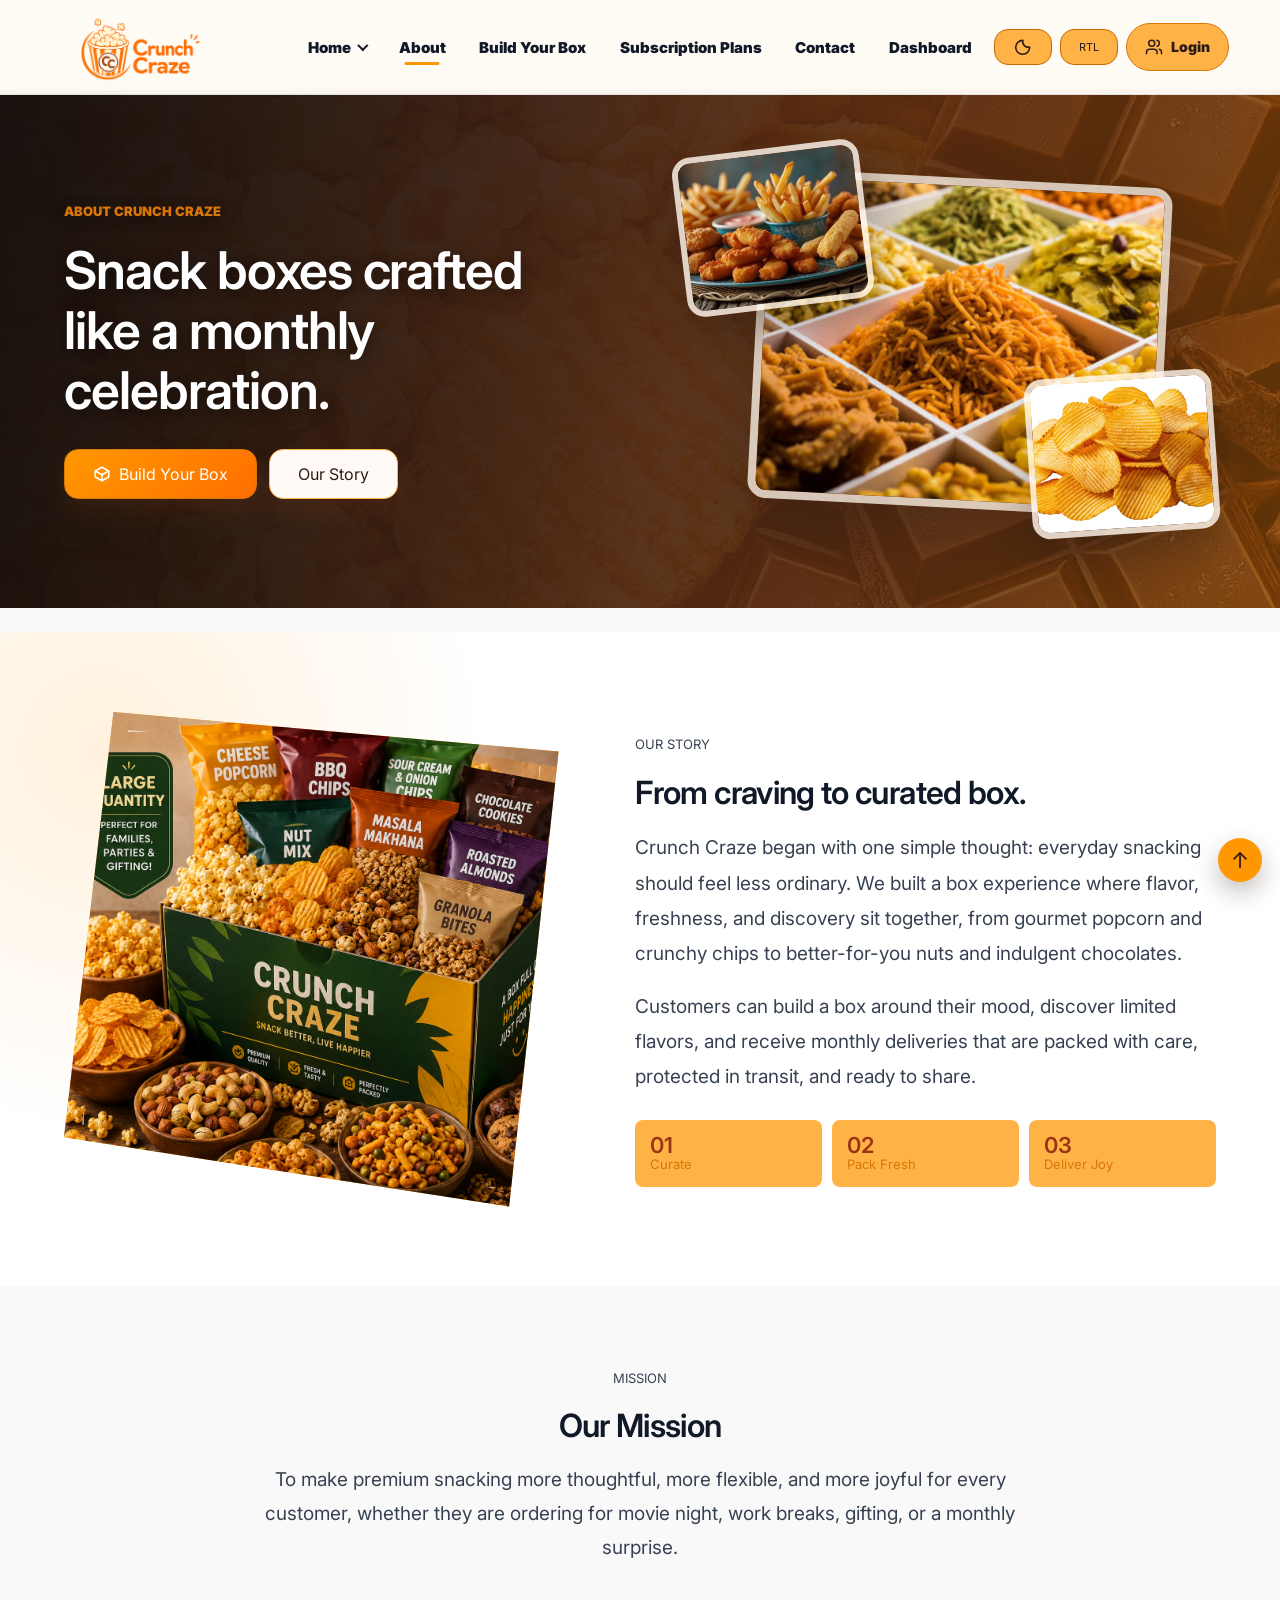
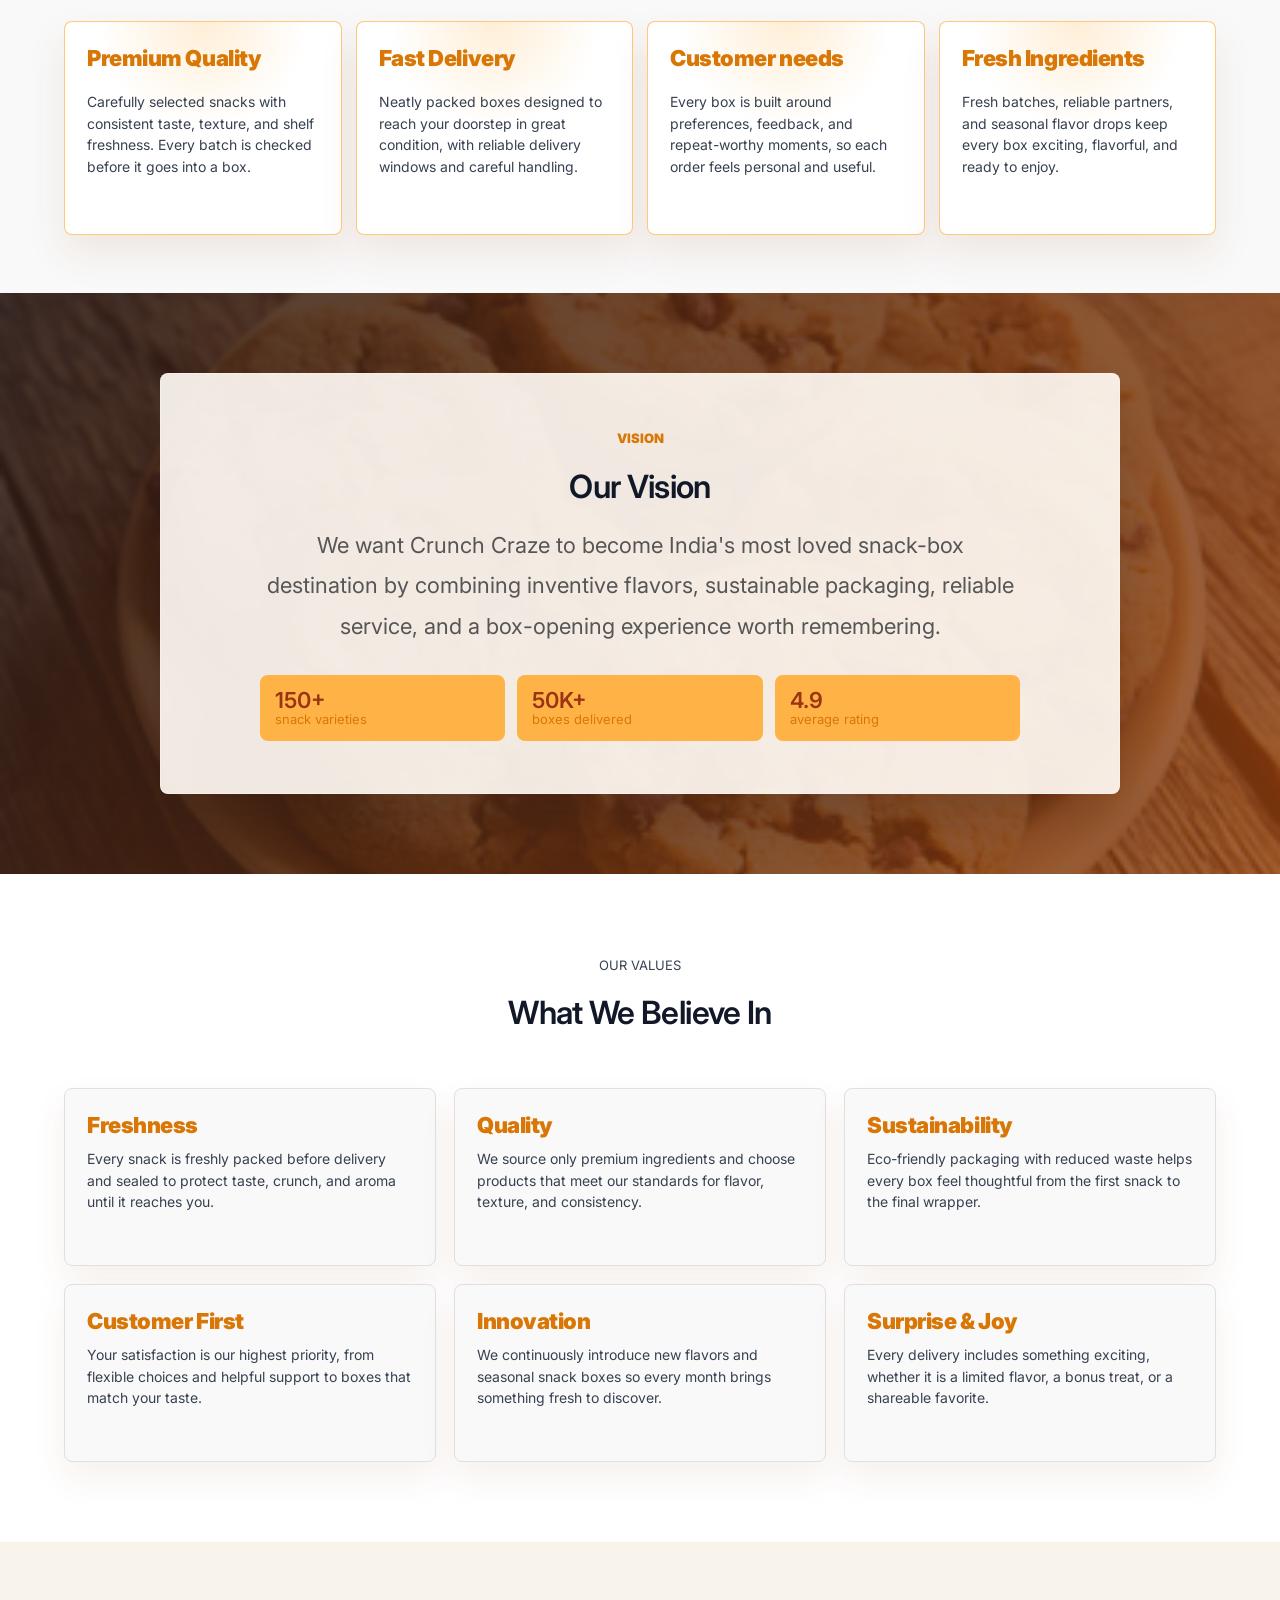
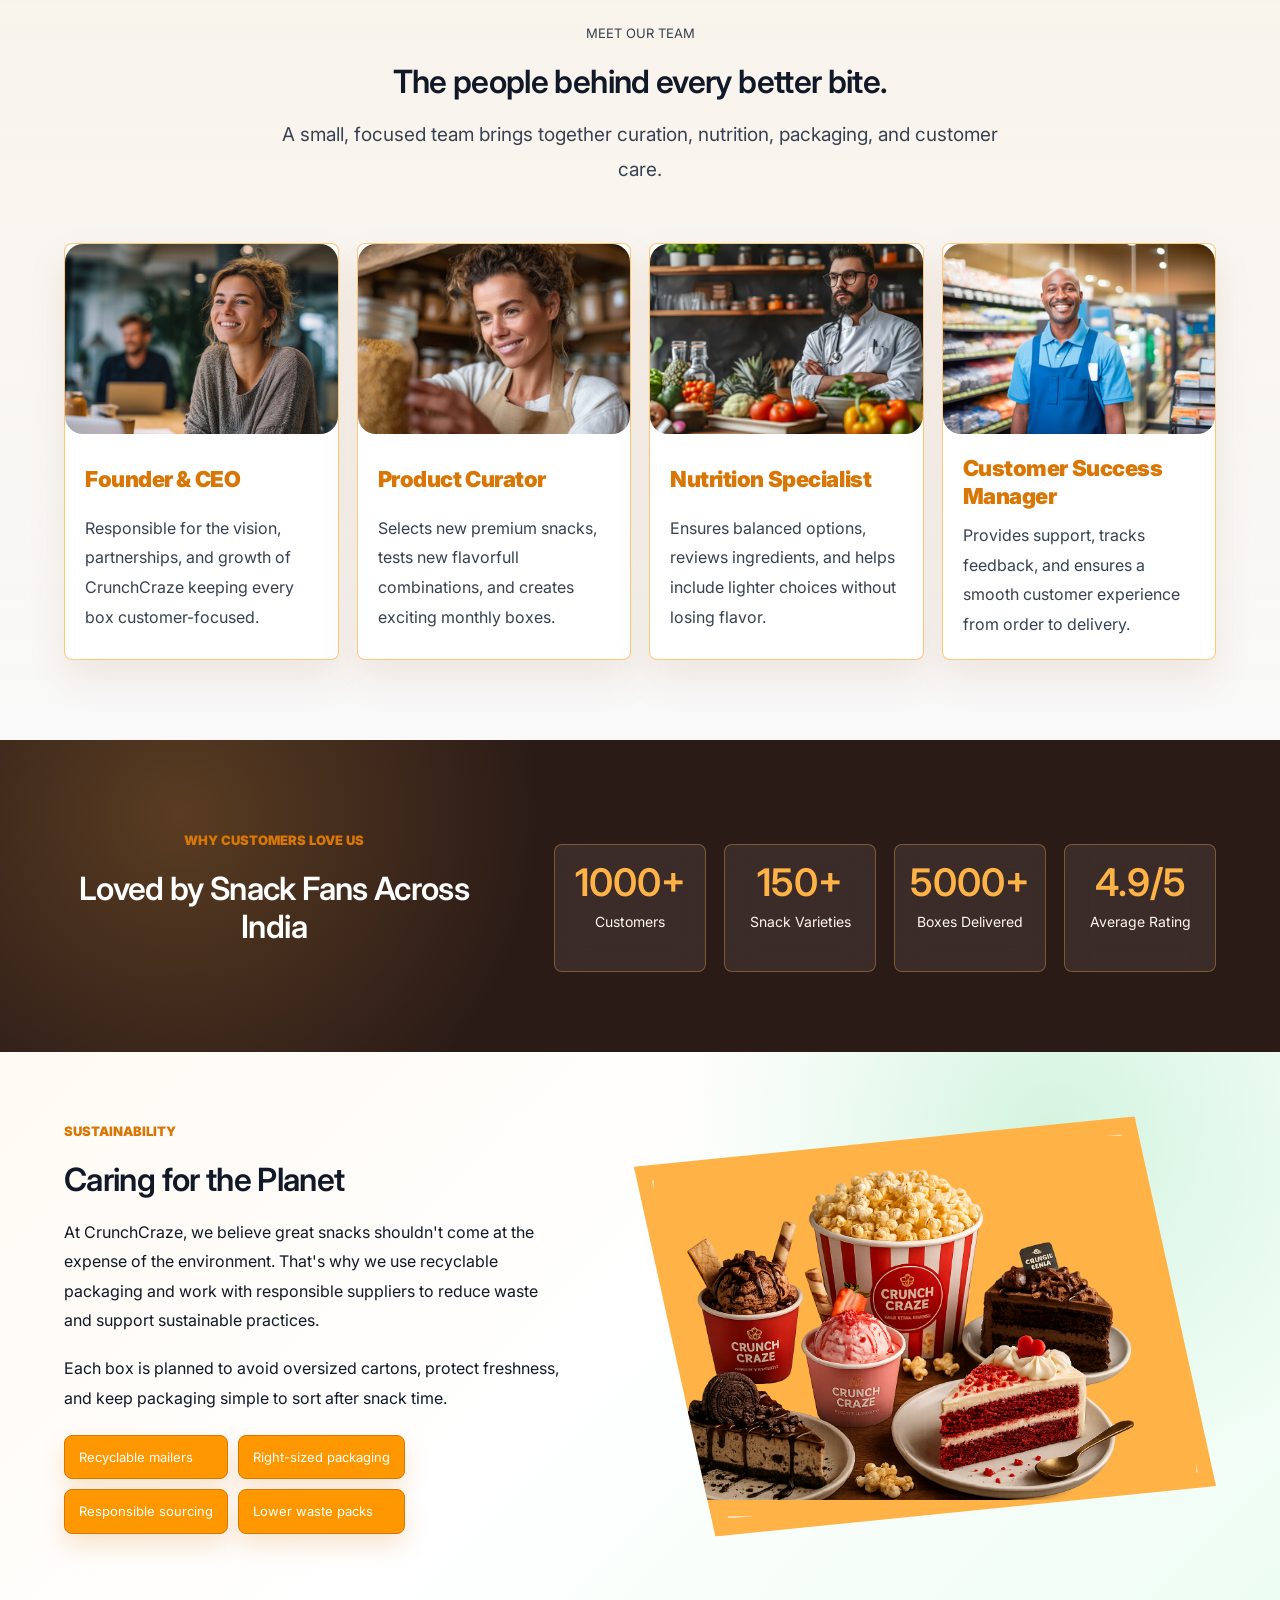
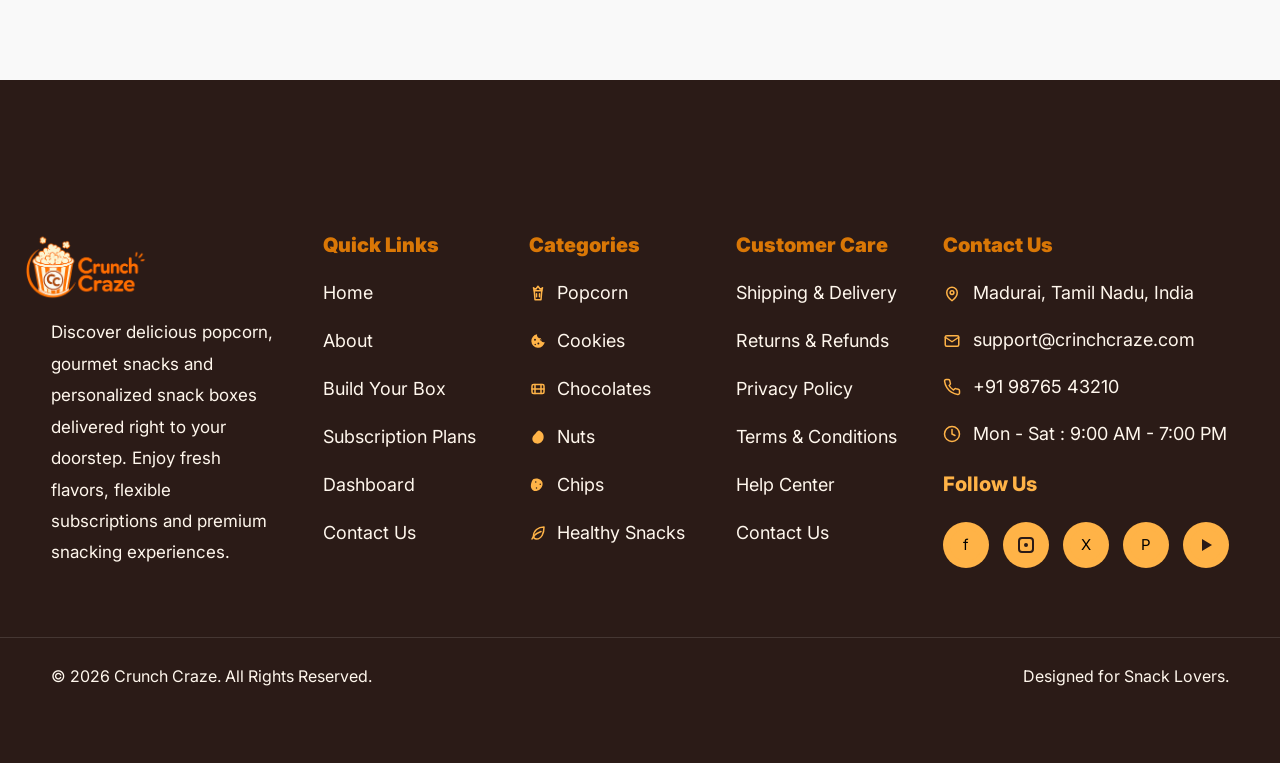
==== about.html @ d4bfe011 "first commit" ====
<!DOCTYPE html>
<html lang="en">

<head>
  <meta charset="UTF-8">
  <meta name="viewport" content="width=device-width, initial-scale=1.0">
  <title>About | Crunch Craze</title>
  <link rel="preconnect" href="https://fonts.googleapis.com">
  <link rel="preconnect" href="https://fonts.gstatic.com" crossorigin>
  <link href="https://fonts.googleapis.com/css2?family=Inter:wght@300;400;500;600;700;800&display=swap"
    rel="stylesheet">
  <link rel="icon" type="image/png" href="image/logo.png">
  <link rel="stylesheet" href="css/style.css">
</head>

<body>
  <div class="page" id="top">
    <header>
      <a class="brand" href="index.html" aria-label="Crunch Craze home">
        <img class="logo" src="image/logo.png" alt="Crunch Craze logo">
      </a>
      <div class="header-controls">
        <button class="dark-toggle" type="button" aria-label="Switch to dark mode"><i class="cc-icon cc-icon-moon"
            aria-hidden="true"></i></button>
        <button class="rtl-toggle" type="button" aria-label="Switch to RTL layout">RTL</button>
        <button class="nav-toggle" type="button" aria-label="Toggle menu" aria-expanded="false"
          aria-controls="main-nav">
          <span></span>
          <span></span>
          <span></span>
        </button>
      </div>
      <nav id="main-nav" aria-label="Main navigation">
        <div class="dropdown">
          <span class="menu-toggle">Home <span class="chevron" aria-hidden="true"></span></span>
          <div class="submenu">
            <a href="index.html">Home 1</a>
            <a href="home2.html">Home 2</a>
          </div>
        </div>
        <a href="about.html" aria-current="page">About</a>
        <a href="build-your-box.html">Build Your Box</a>
        <a href="subscription-plans.html">Subscription Plans</a>
        <a href="contact.html">Contact</a>
        <a href="dashboard.html">Dashboard</a>
        <div class="nav-actions" aria-label="Quick controls">
          <button class="dark-toggle" type="button" aria-label="Switch to dark mode"><i class="cc-icon cc-icon-moon"
              aria-hidden="true"></i></button>
          <button class="rtl-toggle" type="button" aria-label="Switch to RTL layout">RTL</button>
        </div>
      </nav>
    </header>

    <main>
      <section class="about-hero" aria-labelledby="about-heading">
        <div class="about-hero-content reveal-on-scroll">
          <p class="section-kicker">About Crunch Craze</p>
          <h1 id="about-heading">Snack boxes crafted like a monthly celebration.</h1>
          <div class="about-hero-actions" aria-label="About Crunch Craze highlights">
            <a class="button primary" href="build-your-box.html">
              <i class="cc-icon cc-icon-package" aria-hidden="true"></i>
              Build Your Box
            </a>
            <a class="button" href="#story-heading">Our Story</a>
          </div>
        </div>
        <div class="about-hero-media reveal-on-scroll" aria-hidden="true">
          <img class="about-hero-main" src="image/a43.jpg" alt="">
          <img class="about-hero-float top" src="image/a44.jpg" alt="">
          <img class="about-hero-float bottom" src="image/a45.jpg" alt="">
        </div>
      </section>

      <section class="about-story" aria-labelledby="story-heading">
        <div class="story-image reveal-on-scroll">
          <img src="image/a7.png" alt="Premium Crunch Craze snack box with assorted snacks">
        </div>

        <div class="story-content reveal-on-scroll">
          <p class="section-kicker">Our Story</p>
          <h2 id="story-heading">From craving to curated box.</h2>
          <p>
            Crunch Craze began with one simple thought: everyday snacking should feel less ordinary. We built a
            box experience where flavor, freshness, and discovery sit together, from gourmet popcorn and crunchy
            chips to better-for-you nuts and indulgent chocolates.
          </p>
          <p>
            Customers can build a box around their mood, discover limited flavors, and receive monthly deliveries
            that are packed with care, protected in transit, and ready to share.
          </p>
          <div class="story-highlights">
            <span><strong>01</strong> Curate</span>
            <span><strong>02</strong> Pack Fresh</span>
            <span><strong>03</strong> Deliver Joy</span>
          </div>
        </div>
      </section>

      <section class="about-mission" aria-labelledby="mission-heading">
        <div class="section-header reveal-on-scroll">
          <p class="section-kicker">Mission</p>
          <h2 id="mission-heading">Our Mission</h2>
          <p class="section-intro">
            To make premium snacking more thoughtful, more flexible, and more joyful for every customer, whether
            they are ordering for movie night, work breaks, gifting, or a monthly surprise.
          </p>
        </div>

        <div class="mission-card-grid">
          <article class="mission-card reveal-on-scroll">
            <i class="cc-icon cc-icon-popcorn" aria-hidden="true"></i>
            <h3>Premium Quality</h3>
            <p>Carefully selected snacks with consistent taste, texture, and shelf freshness. Every batch is checked
              before it goes into a box.</p>
          </article>
          <article class="mission-card reveal-on-scroll">
            <i class="cc-icon cc-icon-truck" aria-hidden="true"></i>
            <h3>Fast Delivery</h3>
            <p>Neatly packed boxes designed to reach your doorstep in great condition, with reliable delivery windows
              and careful handling.</p>
          </article>
          <article class="mission-card reveal-on-scroll">
            <i class="cc-icon cc-icon-heart" aria-hidden="true"></i>
            <h3>Customer needs</h3>
            <p>Every box is built around preferences, feedback, and repeat-worthy moments, so each order feels personal
              and useful.</p>
          </article>
          <article class="mission-card reveal-on-scroll">
            <i class="cc-icon cc-icon-leaf" aria-hidden="true"></i>
            <h3>Fresh Ingredients</h3>
            <p>Fresh batches, reliable partners, and seasonal flavor drops keep every box exciting, flavorful, and ready
              to enjoy.</p>
          </article>
        </div>
      </section>

      <section class="about-vision" aria-labelledby="vision-heading">
        <div class="vision-panel reveal-on-scroll">
          <p class="section-kicker">Vision</p>
          <h2 id="vision-heading">Our Vision</h2>
          <p>
            We want Crunch Craze to become India's most loved snack-box destination by combining inventive flavors,
            sustainable packaging, reliable service, and a box-opening experience worth remembering.
          </p>
          <div class="vision-metrics" aria-label="Crunch Craze milestones">
            <span><strong>150+</strong> snack varieties</span>
            <span><strong>50K+</strong> boxes delivered</span>
            <span><strong>4.9</strong> average rating</span>
          </div>
        </div>
      </section>

      <section class="about-values" aria-labelledby="values-heading">
        <div class="section-header reveal-on-scroll">
          <p class="section-kicker">Our Values</p>
          <h2 id="values-heading">What We Believe In</h2>
        </div>

        <div class="values-grid">
          <article class="value-card reveal-on-scroll">
            <i class="cc-icon cc-icon-leaf" aria-hidden="true"></i>
            <h3>Freshness</h3>
            <p>Every snack is freshly packed before delivery and sealed to protect taste, crunch, and aroma until it
              reaches you.</p>
          </article>
          <article class="value-card reveal-on-scroll">
            <i class="cc-icon cc-icon-star" aria-hidden="true"></i>
            <h3>Quality</h3>
            <p>We source only premium ingredients and choose products that meet our standards for flavor, texture, and
              consistency.</p>
          </article>
          <article class="value-card reveal-on-scroll">
            <i class="cc-icon cc-icon-globe" aria-hidden="true"></i>
            <h3>Sustainability</h3>
            <p>Eco-friendly packaging with reduced waste helps every box feel thoughtful from the first snack to the
              final wrapper.</p>
          </article>
          <article class="value-card reveal-on-scroll">
            <i class="cc-icon cc-icon-heart" aria-hidden="true"></i>
            <h3>Customer First</h3>
            <p>Your satisfaction is our highest priority, from flexible choices and helpful support to boxes that match
              your taste.</p>
          </article>
          <article class="value-card reveal-on-scroll">
            <i class="cc-icon cc-icon-users" aria-hidden="true"></i>
            <h3>Innovation</h3>
            <p>We continuously introduce new flavors and seasonal snack boxes so every month brings something fresh to
              discover.</p>
          </article>
          <article class="value-card reveal-on-scroll">
            <i class="cc-icon cc-icon-gift" aria-hidden="true"></i>
            <h3>Surprise &amp; Joy</h3>
            <p>Every delivery includes something exciting, whether it is a limited flavor, a bonus treat, or a shareable
              favorite.</p>
          </article>
        </div>
      </section>

      <section class="about-team" aria-labelledby="team-heading">
        <div class="section-header reveal-on-scroll">
          <p class="section-kicker">Meet Our Team</p>
          <h2 id="team-heading">The people behind every better bite.</h2>
          <p class="section-intro">A small, focused team brings together curation, nutrition, packaging, and customer
            care.</p>
        </div>

        <div class="team-grid">
          <article class="team-card reveal-on-scroll">
            <img src="image/b1.jpg" alt="Founder and CEO snack box planning">
            <div class="team-content">
              <h3>Founder &amp; CEO</h3>
              <p>Responsible for the vision, partnerships, and growth of CrunchCraze keeping every box
                customer-focused.</p>
            </div>
          </article>
          <article class="team-card reveal-on-scroll">
            <img src="image/b2.jpg" alt="Product curator selecting premium snacks">
            <div class="team-content">
              <h3>Product Curator</h3>
              <p>Selects new premium snacks, tests new flavorfull combinations, and creates exciting monthly boxes.</p>
            </div>
          </article>
          <article class="team-card reveal-on-scroll">
            <img src="image/b3.jpg" alt="Nutrition specialist reviewing healthy snacks">
            <div class="team-content">
              <h3>Nutrition Specialist</h3>
              <p>Ensures balanced options, reviews ingredients, and helps include lighter choices without losing
                flavor.</p>
            </div>
          </article>
          <article class="team-card reveal-on-scroll">
            <img src="image/b4.jpg" alt="Customer success manager preparing snack delivery">
            <div class="team-content">
              <h3>Customer Success Manager</h3>
              <p>Provides support, tracks feedback, and ensures a smooth customer experience from order to delivery.</p>
            </div>
          </article>
        </div>
      </section>

      <section class="customer-love" aria-labelledby="love-heading">
        <div class="love-heading reveal-on-scroll">
          <p class="section-kicker">Why Customers Love Us</p>
          <h2 id="love-heading">Loved by Snack Fans Across India</h2>
        </div>

        <div class="love-stats">
          <article class="love-stat reveal-on-scroll">
            <i class="cc-icon cc-icon-party" aria-hidden="true"></i>
            <strong>1000+</strong>
            <p>Customers</p>
          </article>
          <article class="love-stat reveal-on-scroll">
            <i class="cc-icon cc-icon-popcorn" aria-hidden="true"></i>
            <strong>150+</strong>
            <p>Snack Varieties</p>
          </article>
          <article class="love-stat reveal-on-scroll">
            <i class="cc-icon cc-icon-package" aria-hidden="true"></i>
            <strong>5000+</strong>
            <p>Boxes Delivered</p>
          </article>
          <article class="love-stat reveal-on-scroll">
            <i class="cc-icon cc-icon-star" aria-hidden="true"></i>
            <strong>4.9/5</strong>
            <p>Average Rating</p>
          </article>
        </div>
      </section>

      <section class="about-sustainability" aria-labelledby="sustainability-heading">
        <div class="sustainability-content reveal-on-scroll">
          <p class="section-kicker">Sustainability</p>
          <h2 id="sustainability-heading">Caring for the Planet</h2>
          <p>
            At CrunchCraze, we believe great snacks shouldn't come at the expense of the environment. That's why
            we use recyclable packaging and work with responsible suppliers to reduce waste and support
            sustainable practices.
          </p>
          <p>
            Each box is planned to avoid oversized cartons, protect freshness, and keep packaging simple to sort after
            snack time.
          </p>
          <div class="sustainability-points">
            <span>Recyclable mailers</span>
            <span>Right-sized packaging</span>
            <span>Responsible sourcing</span>
            <span>Lower waste packs</span>
          </div>
        </div>
        <div class="sustainability-image reveal-on-scroll">
          <img src="image/b5.png" alt="Crunch Craze recyclable snack packaging">
        </div>
      </section>
    </main>
  </div>
  <footer class="ccf-footer">

    <div class="ccf-container">

      <!-- Brand -->
      <div class="ccf-brand">

        <a href="index.html" class="ccf-logo-wrap">
          <img src="image/logo.png" alt="Crunch Craze" class="ccf-logo">
        </a>


        <p class="ccf-desc">
          Discover delicious popcorn, gourmet snacks and personalized snack
          boxes delivered right to your doorstep. Enjoy fresh flavors,
          flexible subscriptions and premium snacking experiences.
        </p>

      </div>

      <!-- Quick Links -->
      <div class="ccf-column">

        <h3>Quick Links</h3>

        <ul>

          <li><a href="index.html">Home</a></li>

          <li><a href="about.html">About</a></li>

          <li><a href="build-your-box.html">Build Your Box</a></li>

          <li><a href="subscription-plans.html">Subscription Plans</a></li>

          <li><a href="dashboard.html">Dashboard</a></li>

          <li><a href="contact.html">Contact Us</a></li>

        </ul>

      </div>

      <!-- Categories -->

      <div class="ccf-column">

        <h3>Categories</h3>

        <ul>

          <li><i class="cc-icon cc-icon-popcorn"></i> Popcorn</li>

          <li><i class="cc-icon cc-icon-cookie"></i> Cookies</li>

          <li><i class="cc-icon cc-icon-bar"></i> Chocolates</li>

          <li><i class="cc-icon cc-icon-nut"></i> Nuts</li>

          <li><i class="cc-icon cc-icon-chip"></i> Chips</li>

          <li><i class="cc-icon cc-icon-leaf"></i> Healthy Snacks</li>

        </ul>

      </div>

      <!-- Support -->

      <div class="ccf-column">

        <h3>Customer Care</h3>

        <ul>

          <li><a href="#">Shipping & Delivery</a></li>

          <li><a href="#">Returns & Refunds</a></li>

          <li><a href="#">Privacy Policy</a></li>

          <li><a href="#">Terms & Conditions</a></li>

          <li><a href="#">Help Center</a></li>

          <li><a href="contact.html">Contact Us</a></li>

        </ul>

      </div>

      <!-- Contact -->

      <div class="ccf-column">

        <h3>Contact Us</h3>

        <div class="ccf-contact">

          <span>
            <i class="cc-icon cc-icon-map-pin"></i>
            Madurai, Tamil Nadu, India
          </span>

          <span>
            <i class="cc-icon cc-icon-mail"></i>
            support@crinchcraze.com
          </span>

          <span>
            <i class="cc-icon cc-icon-phone"></i>
            +91 98765 43210
          </span>

          <span>
            <i class="cc-icon cc-icon-clock"></i>
            Mon - Sat : 9:00 AM - 7:00 PM
          </span>

        </div>

        <h4>Follow Us</h4>

        <div class="ccf-social">

          <a href="#"><span class="social-icon">f</span></a>

          <a href="#"><span class="social-icon camera-icon"></span></a>

          <a href="#"><span class="social-icon">X</span></a>

          <a href="#"><span class="social-icon">P</span></a>

          <a href="#"><span class="social-icon play-icon"></span></a>

        </div>

      </div>

    </div>

    <div class="ccf-bottom">

      <p>© 2026 Crunch Craze. All Rights Reserved.</p>

      <p>Designed for Snack Lovers.</p>

    </div>

  </footer>

  <a class="back-to-top" href="#top" aria-label="Back to top">&uarr;</a>
  <script src="js/script.js"></script>
</body>

</html>
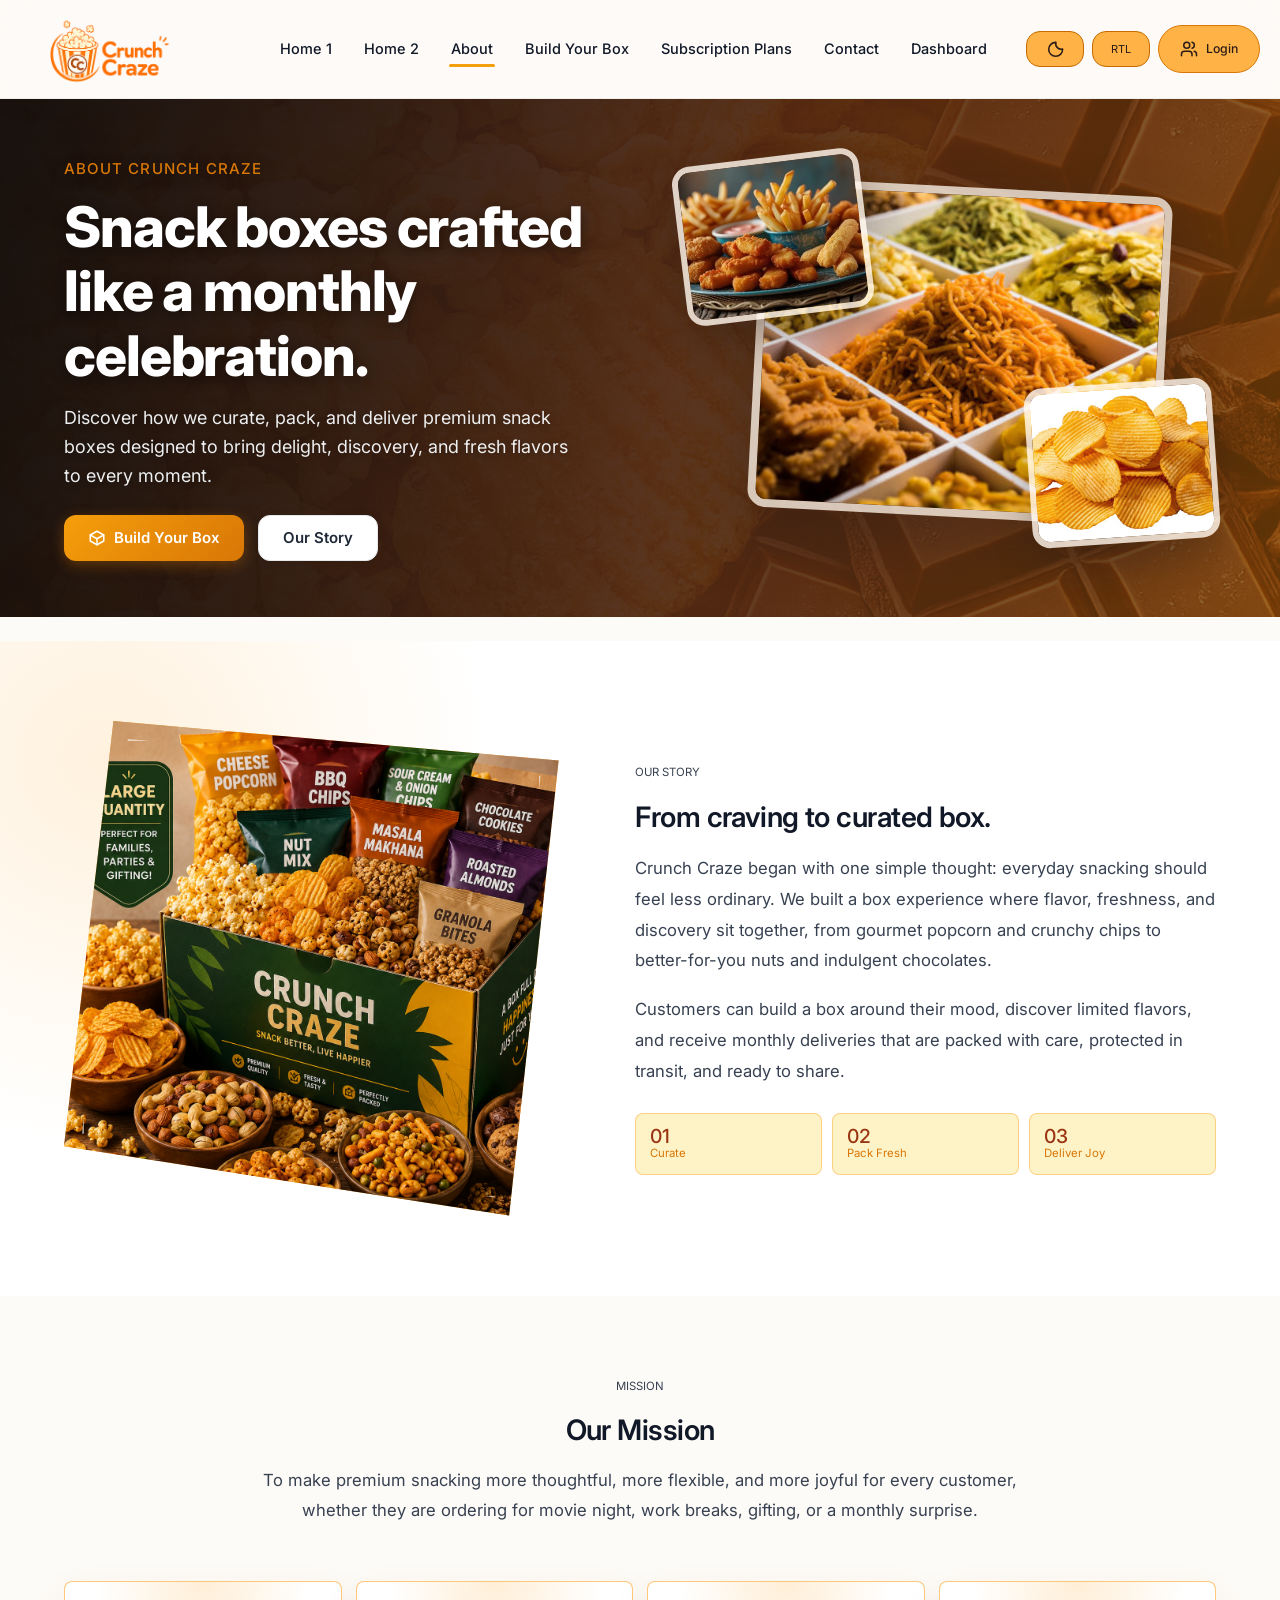
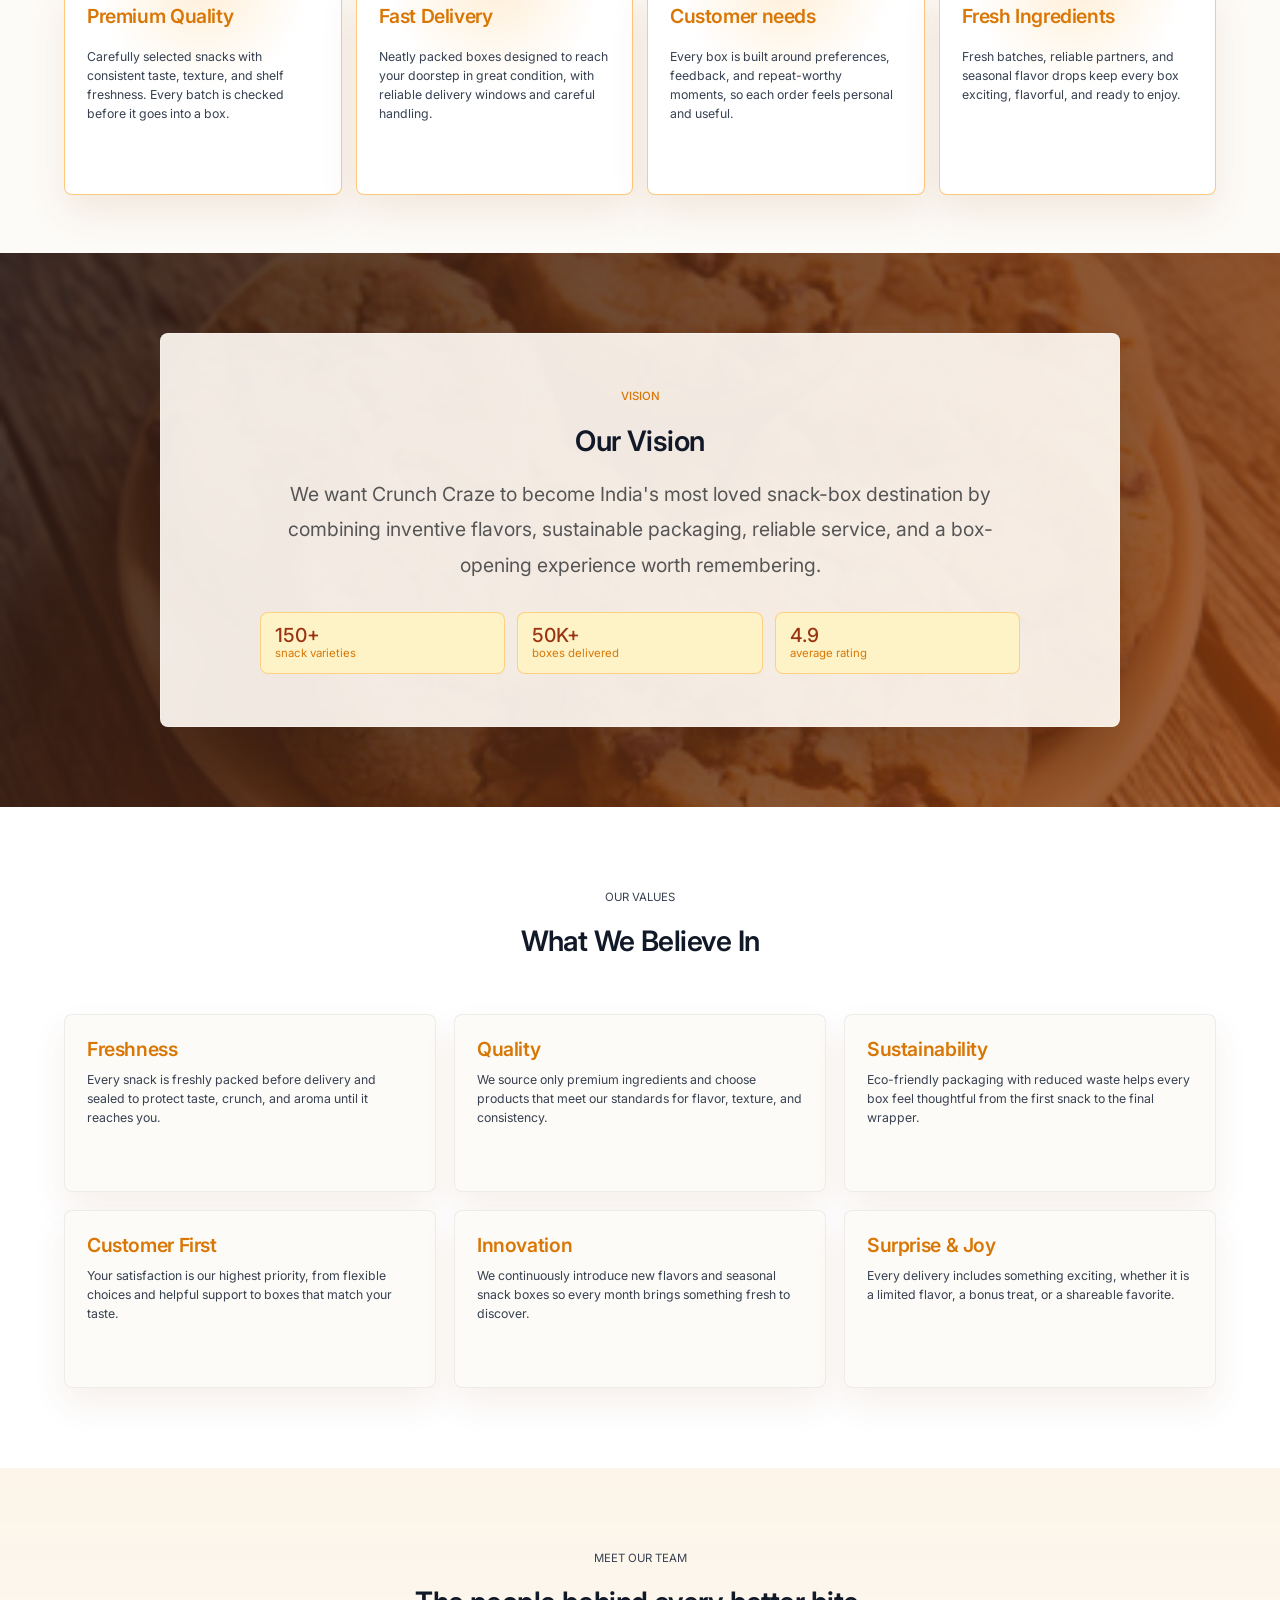
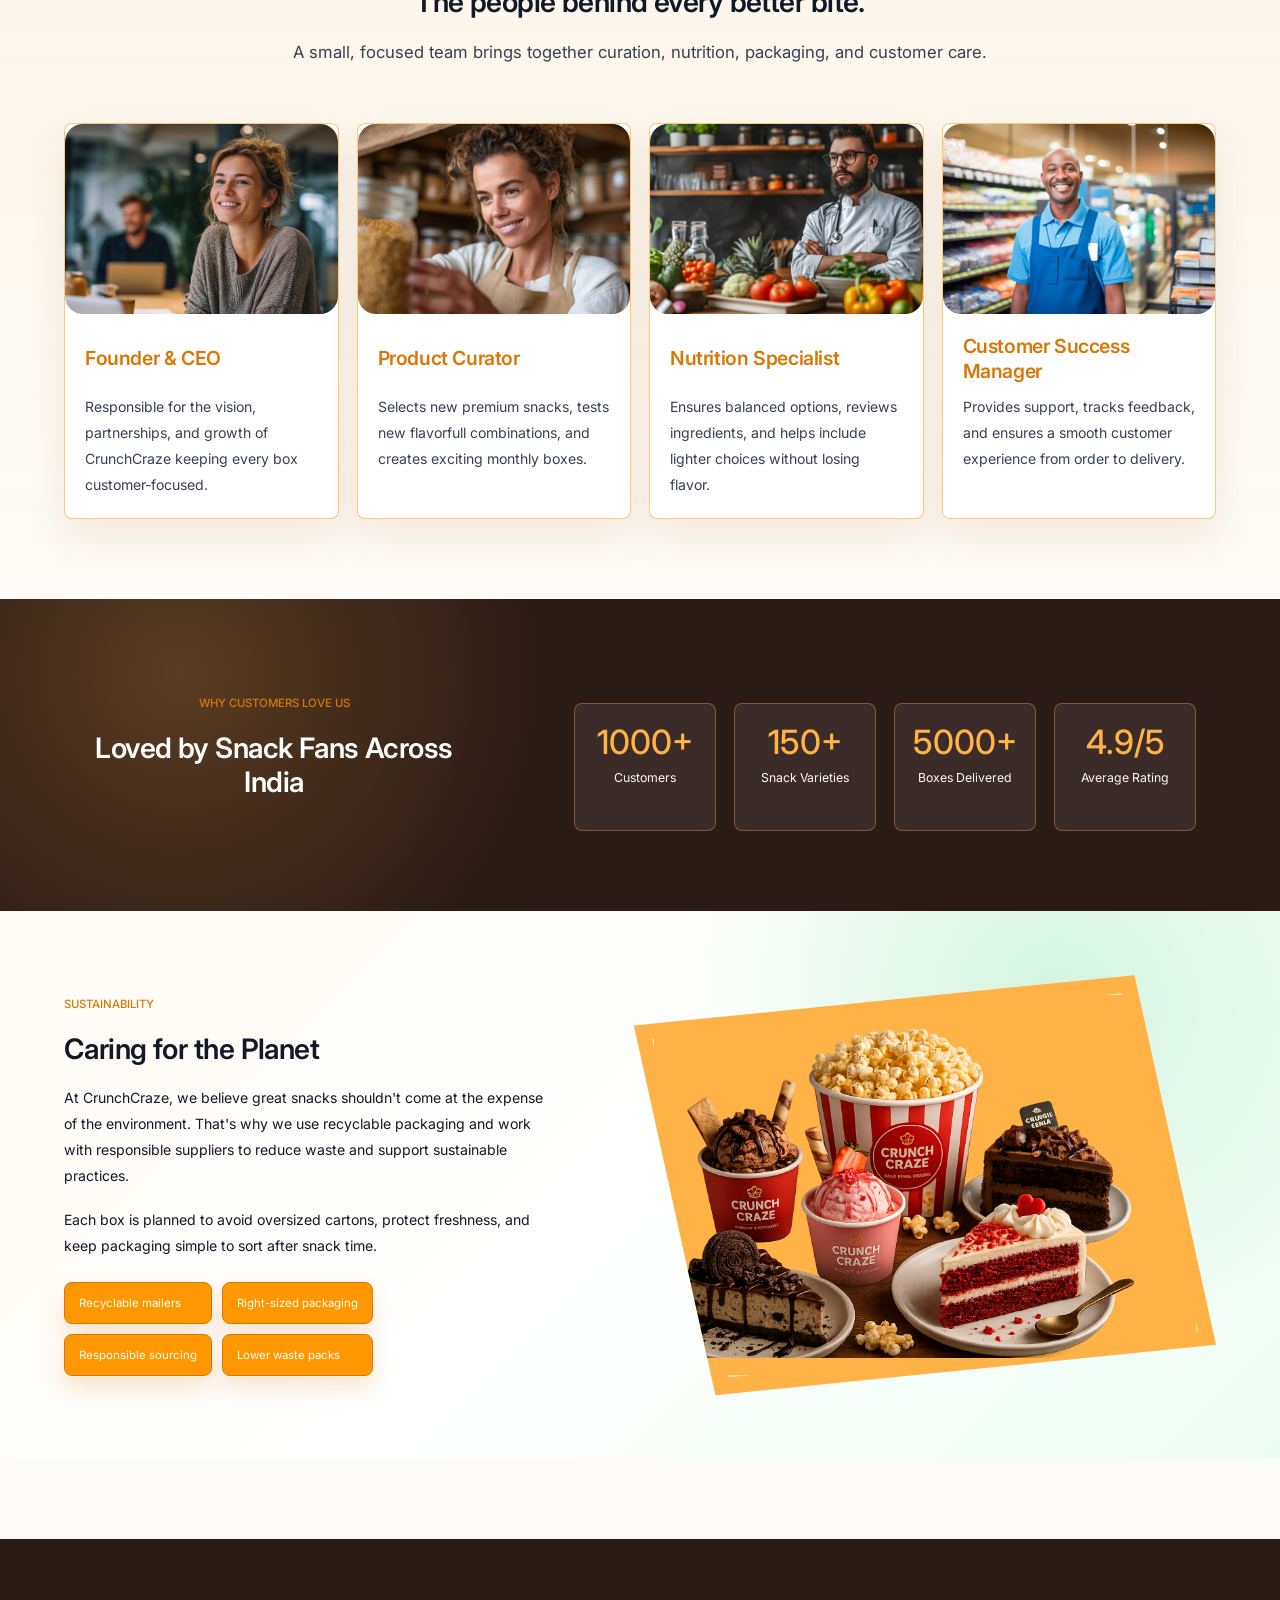
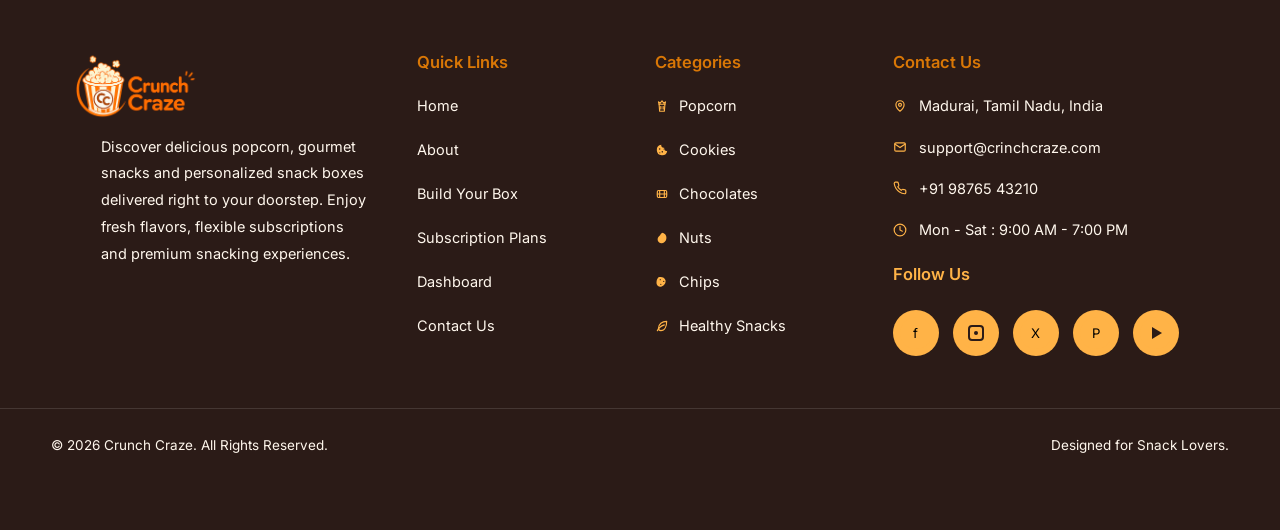
==== commit db1dec46: "fix" ====
--- a/about.html
+++ b/about.html
@@ -31,13 +31,8 @@
         </button>
       </div>
       <nav id="main-nav" aria-label="Main navigation">
-        <div class="dropdown">
-          <span class="menu-toggle">Home <span class="chevron" aria-hidden="true"></span></span>
-          <div class="submenu">
-            <a href="index.html">Home 1</a>
-            <a href="home2.html">Home 2</a>
-          </div>
-        </div>
+        <a href="index.html">Home 1</a>
+        <a href="home2.html">Home 2</a>
         <a href="about.html" aria-current="page">About</a>
         <a href="build-your-box.html">Build Your Box</a>
         <a href="subscription-plans.html">Subscription Plans</a>
@@ -56,6 +51,9 @@
         <div class="about-hero-content reveal-on-scroll">
           <p class="section-kicker">About Crunch Craze</p>
           <h1 id="about-heading">Snack boxes crafted like a monthly celebration.</h1>
+          <p>
+            Discover how we curate, pack, and deliver premium snack boxes designed to bring delight, discovery, and fresh flavors to every moment.
+          </p>
           <div class="about-hero-actions" aria-label="About Crunch Craze highlights">
             <a class="button primary" href="build-your-box.html">
               <i class="cc-icon cc-icon-package" aria-hidden="true"></i>
@@ -361,30 +359,6 @@
 
       </div>
 
-      <!-- Support -->
-
-      <div class="ccf-column">
-
-        <h3>Customer Care</h3>
-
-        <ul>
-
-          <li><a href="#">Shipping & Delivery</a></li>
-
-          <li><a href="#">Returns & Refunds</a></li>
-
-          <li><a href="#">Privacy Policy</a></li>
-
-          <li><a href="#">Terms & Conditions</a></li>
-
-          <li><a href="#">Help Center</a></li>
-
-          <li><a href="contact.html">Contact Us</a></li>
-
-        </ul>
-
-      </div>
-
       <!-- Contact -->
 
       <div class="ccf-column">
--- a/css/style.css
+++ b/css/style.css
@@ -1,4 +1,4 @@
-@import url("https://fonts.googleapis.com/css2?family=Inter:wght@200;300;400;500;600;700;800;900&display=swap");
+@import url("https://fonts.googleapis.com/css2?family=Inter:wght@300;400;500;600;700;800&display=swap");
 
 :root {
   --font-main: "Inter", "Segoe UI", "Helvetica Neue", Arial, sans-serif;
@@ -21,7 +21,7 @@
 h2,
 h3 {
   font-family: var(--font-main);
-  font-weight: 700;
+  font-weight: 600;
 }
 
 h4,
@@ -38,7 +38,7 @@
 
 html {
   font-family: var(--font-main);
-  font-size: 16px;
+  font-size: 14.1px;
   min-height: 100%;
   overflow-x: hidden;
   scrollbar-width: none;
@@ -74,15 +74,6 @@
 input,
 textarea,
 select,
-optgroup,
-option,
-table,
-th,
-td,
-legend,
-fieldset,
-summary,
-details,
 a,
 p,
 h1,
@@ -154,8 +145,8 @@
 
 .brand-name {
   font-family: var(--font-logo);
-  font-size: clamp(16px, 1.6vw, 22px);
-  font-weight: 900;
+  font-size: clamp(14.1px, 1.41vw, 19.4px);
+  font-weight: 500;
   line-height: 1.1;
   color: #7c2d12;
   letter-spacing: 0;
@@ -169,8 +160,8 @@
 .brand-tag {
   margin-top: 3px;
   color: #5f6472;
-  font-size: 12px;
-  font-weight: 700;
+  font-size: 11px;
+  font-weight: 500;
   max-width: 220px;
   white-space: normal;
   line-height: 1.35;
@@ -201,16 +192,16 @@
 }
 
 .home2-page .brand-name {
-  font-size: clamp(19px, 1.9vw, 26px);
+  font-size: clamp(16.7px, 1.67vw, 22.9px);
 }
 
 .home2-page .brand-tag {
-  font-size: 13px;
+  font-size: 11.4px;
   max-width: 250px;
 }
 
 .home2-page nav {
-  font-size: 17px;
+  font-size: 15px;
   gap: clamp(14px, 2.2vw, 28px);
 }
 
@@ -273,22 +264,22 @@
 }
 
 .inside-icon .cc-icon {
-  font-size: 28px;
+  font-size: 24.6px;
 }
 
 .inside-box-title h2 {
   margin: 0;
   color: #fff;
-  font-size: 36px;
-  font-weight: 700;
+  font-size: 31.7px;
+  font-weight: 600;
 }
 
 .inside-box-title span {
   display: block;
   margin-top: 5px;
   color: #FF9800;
-  font-size: 15px;
-  font-weight: 600;
+  font-size: 13.2px;
+  font-weight: 500;
 }
 
 /* Button */
@@ -387,7 +378,7 @@
 
   color: #fff;
 
-  font-size: 24px;
+  font-size: 21.1px;
 
 }
 
@@ -405,15 +396,15 @@
 
   border-radius: 40px;
 
-  font-size: 14px;
-
-  font-weight: 600;
+  font-size: 12.3px;
+
+  font-weight: 500;
 
 }
 
 .snack-tag .cc-icon {
 
-  font-size: 16px;
+  font-size: 14.1px;
 
 }
 
@@ -533,7 +524,7 @@
   background: #ffb347;
   font: inherit;
   font-size: 11px;
-  font-weight: 900;
+  font-weight: 500;
   line-height: 1;
   text-align: center;
   text-decoration: none;
@@ -546,14 +537,14 @@
 }
 
 .dark-toggle {
-  font-size: 18px;
+  font-size: 15.8px;
 }
 
 .dark-toggle .cc-icon,
 .rtl-toggle .cc-icon {
   width: 19px;
   height: 19px;
-  font-size: 19px;
+  font-size: 16.7px;
 }
 
 .cc-icon {
@@ -778,8 +769,8 @@
   align-items: center;
   gap: clamp(10px, 1.5vw, 22px);
   color: var(--brand-dark);
-  font-size: 18px;
-  font-weight: 700;
+  font-size: 15.8px;
+  font-weight: 500;
   flex: 1 1 auto;
   flex-wrap: nowrap;
   justify-content: flex-end;
@@ -1171,7 +1162,7 @@
   padding: 12px 16px;
   color: #2B1B17;
   background: #FFB347;
-  font-weight: 900;
+  font-weight: 500;
   box-shadow: 0 12px 24px rgba(43, 27, 23, 0.2);
   animation: badgePop 1s ease 0.55s both, badgePulse 2.4s ease-in-out 1.3s infinite;
 }
@@ -1189,8 +1180,8 @@
 .hero-kicker {
   margin: 0 0 14px;
   color: #2B1B17;
-  font-size: 15px;
-  font-weight: 700;
+  font-size: 13.2px;
+  font-weight: 500;
   letter-spacing: 0;
   text-transform: uppercase;
 }
@@ -1198,7 +1189,7 @@
 .hero h1 {
   margin: 0;
   font-family: inherit;
-  font-size: clamp(38px, 5.2vw, 68px);
+  font-size: clamp(33.4px, 4.58vw, 59.8px);
   line-height: 1.08;
   color: #FFFFFF;
   letter-spacing: 0;
@@ -1209,8 +1200,8 @@
   max-width: 660px;
   margin: 18px auto 0;
   color: #fff7ed;
-  font-size: clamp(17px, 2vw, 22px);
-  font-weight: 800;
+  font-size: clamp(15px, 1.76vw, 19.4px);
+  font-weight: 500;
   line-height: 1.55;
 }
 
@@ -1231,7 +1222,7 @@
   min-width: 120px;
   color: #2B1B17;
   background: linear-gradient(135deg, #FFB347, #ff7900);
-  font-weight: 900;
+  font-weight: 500;
   text-decoration: none;
   transform: translateY(0);
   transition: transform 0.18s ease, box-shadow 0.18s ease, background 0.18s ease;
@@ -1271,14 +1262,14 @@
   color: #2B1B17;
   box-shadow: none;
   border: 1.5px solid #c56a00;
-  font-weight: 900;
+  font-weight: 500;
   text-decoration: none;
 }
 
 .rtl-toggle span,
 .dark-toggle span {
   display: inline-block;
-  font-weight: 900;
+  font-weight: 500;
   color: #2B1B17;
 }
 
@@ -1394,7 +1385,7 @@
 .home2-hero h1 {
   margin: 0;
   color: #FFFFFF;
-  font-size: clamp(42px, 7vw, 88px);
+  font-size: clamp(37px, 6.16vw, 77.4px);
   line-height: 1.02;
   text-shadow: 0 5px 24px rgba(43, 27, 23, 0.42);
 }
@@ -1420,7 +1411,7 @@
   color: var(--ink);
   background: transparent;
   font: inherit;
-  font-weight: 800;
+  font-weight: 500;
   outline: none;
 }
 
@@ -1431,7 +1422,7 @@
   color: #2B1B17;
   background: #FF9800;
   font: inherit;
-  font-weight: 900;
+  font-weight: 500;
   cursor: pointer;
   transition: transform 0.22s ease, box-shadow 0.22s ease, background 0.22s ease;
 }
@@ -1480,14 +1471,14 @@
 }
 
 .category-circle span {
-  font-size: clamp(30px, 4vw, 46px);
+  font-size: clamp(26.4px, 3.52vw, 40.5px);
   animation: softFloat 4s ease-in-out infinite;
 }
 
 .category-circle h3 {
   margin: 0;
   color: var(--brand-dark);
-  font-size: 15px;
+  font-size: 13.2px;
   line-height: 1.2;
 }
 
@@ -1551,7 +1542,7 @@
   padding: 10px 12px;
   color: #2B1B17;
   background: rgba(255, 179, 71, 0.9);
-  font-size: 17px;
+  font-size: 15px;
   line-height: 1.2;
 }
 
@@ -1569,8 +1560,8 @@
   max-width: 680px;
   margin: 14px 0 0;
   color: var(--muted);
-  font-size: 16px;
-  font-weight: 700;
+  font-size: 14.1px;
+  font-weight: 500;
   line-height: 1.7;
 }
 
@@ -1635,8 +1626,8 @@
   border-radius: 999px;
   color: var(--brand-dark);
   background: #fff7ed;
-  font-size: 12px;
-  font-weight: 900;
+  font-size: 11px;
+  font-weight: 500;
   line-height: 1;
 }
 
@@ -1648,7 +1639,7 @@
   border: 8px solid rgba(255, 237, 213, 0.95);
   border-radius: 8px;
   background: linear-gradient(135deg, #FFB347, #FF9800);
-  font-size: 34px;
+  font-size: 29.9px;
   box-shadow: 0 18px 34px rgba(146, 64, 14, 0.2);
   animation: snackBounce 3.8s ease-in-out infinite;
 }
@@ -1684,7 +1675,7 @@
 .build-step-card h3 {
   margin: 0;
   color: var(--brand-dark);
-  font-size: clamp(21px, 2vw, 26px);
+  font-size: clamp(18.5px, 1.76vw, 22.9px);
   line-height: 1.2;
 }
 
@@ -1692,8 +1683,8 @@
   max-width: 190px;
   margin: 0;
   color: var(--muted);
-  font-size: 14px;
-  font-weight: 700;
+  font-size: 12.3px;
+  font-weight: 500;
   line-height: 1.55;
 }
 
@@ -1802,14 +1793,14 @@
   place-items: center;
   border-radius: 50%;
   background: #FFB347;
-  font-size: 20px;
+  font-size: 17.6px;
   animation: seasonalBadgePop 2.5s ease-in-out infinite;
 }
 
 .seasonal-body h3 {
   margin: 0;
   max-width: 100%;
-  font-size: clamp(16px, 1.35vw, 18px);
+  font-size: clamp(14.1px, 1.19vw, 15.8px);
   line-height: 1.2;
   overflow-wrap: anywhere;
 }
@@ -1868,12 +1859,12 @@
 
 .seasonal-body h3 {
   margin: 0;
-  font-size: 20px;
+  font-size: 17.6px;
 }
 
 .seasonal-body p {
   margin: 0;
-  font-size: 15px;
+  font-size: 13.2px;
   line-height: 1.6;
 }
 
@@ -1990,7 +1981,7 @@
   place-items: center;
   border-radius: 50%;
   background: #FFB347;
-  font-size: 24px;
+  font-size: 21.1px;
   box-shadow: 0 12px 24px rgba(146, 64, 14, 0.18);
   animation: rewardMedalPop 2.6s ease-in-out infinite;
 }
@@ -1998,15 +1989,15 @@
 .reward-body h3,
 .blog-body h3 {
   margin: 0;
-  font-size: clamp(20px, 2vw, 26px);
+  font-size: clamp(17.6px, 1.76vw, 22.9px);
   line-height: 1.15;
 }
 
 .reward-body p {
   margin: 0;
   color: var(--muted);
-  font-size: 14px;
-  font-weight: 900;
+  font-size: 12.3px;
+  font-weight: 500;
 }
 
 .reward-progress {
@@ -2052,8 +2043,8 @@
   padding: 7px 10px;
   color: var(--brand-dark);
   background: var(--brand-soft);
-  font-size: 12px;
-  font-weight: 900;
+  font-size: 11px;
+  font-weight: 500;
   text-transform: uppercase;
 }
 
@@ -2124,7 +2115,7 @@
 .reward-medal {
   width: 38px;
   height: 38px;
-  font-size: 20px;
+  font-size: 17.6px;
 }
 
 .latest-blog .section-header {
@@ -2237,7 +2228,7 @@
 .section-kicker {
   margin: 0 0 10px;
   color: var(--brand);
-  font-size: 13px;
+  font-size: 11.4px;
   font-weight: 500;
   letter-spacing: 0;
   text-transform: uppercase;
@@ -2259,7 +2250,7 @@
 .why-content h2 {
   margin: 0;
   color: var(--brand-dark);
-  font-size: clamp(30px, 4vw, 48px);
+  font-size: clamp(26.4px, 3.52vw, 42.2px);
   line-height: 1.1;
 }
 
@@ -2267,8 +2258,8 @@
   max-width: 680px;
   margin: 14px 0 0;
   color: var(--muted);
-  font-size: clamp(16px, 1.6vw, 19px);
-  font-weight: 700;
+  font-size: clamp(14.1px, 1.41vw, 16.7px);
+  font-weight: 500;
   line-height: 1.6;
 }
 
@@ -2305,7 +2296,7 @@
   place-items: center;
   border-radius: 50%;
   background: #FFB347;
-  font-size: 25px;
+  font-size: 22px;
   line-height: 1;
   box-shadow: 0 12px 24px rgba(146, 64, 14, 0.16);
 }
@@ -2313,7 +2304,7 @@
 .why-card h3 {
   margin: 12px 0 6px;
   color: var(--brand-dark);
-  font-size: 19px;
+  font-size: 16.7px;
   line-height: 1.15;
 }
 
@@ -2381,7 +2372,7 @@
 .section-header h2 {
   margin: 0;
   color: var(--brand-dark);
-  font-size: clamp(30px, 4vw, 48px);
+  font-size: clamp(26.4px, 3.52vw, 42.2px);
   line-height: 1.1;
 }
 
@@ -2444,7 +2435,7 @@
 .box-body h3 {
   margin: 0;
   color: var(--brand-dark);
-  font-size: 20px;
+  font-size: 17.6px;
   line-height: 1.2;
 }
 
@@ -2454,7 +2445,7 @@
   margin: 16px 0;
   padding: 0;
   color: var(--muted);
-  font-weight: 700;
+  font-weight: 500;
   line-height: 1.35;
   list-style: none;
 }
@@ -2462,15 +2453,15 @@
 .rating {
   margin-top: auto;
   color: #FF9800;
-  font-size: 15px;
+  font-size: 13.2px;
   letter-spacing: 0;
 }
 
 .price {
   margin: 12px 0 16px;
   color: var(--brand-dark);
-  font-size: 26px;
-  font-weight: 900;
+  font-size: 22.9px;
+  font-weight: 500;
   line-height: 1;
 }
 
@@ -2551,7 +2542,7 @@
   min-height: 48px;
   margin: 0;
   color: var(--brand-dark);
-  font-size: 19px;
+  font-size: 16.7px;
   line-height: 1.25;
 }
 
@@ -2565,14 +2556,14 @@
 
 .product-price {
   color: var(--brand-dark);
-  font-size: 22px;
-  font-weight: 900;
+  font-size: 19.4px;
+  font-weight: 500;
   line-height: 1;
 }
 
 .product-rating {
   color: #FF9800;
-  font-size: 13px;
+  font-size: 11.4px;
   line-height: 1;
   white-space: nowrap;
 }
@@ -2656,8 +2647,8 @@
   padding: 7px 12px;
   color: var(--brand-dark);
   background: var(--brand-soft);
-  font-size: 12px;
-  font-weight: 900;
+  font-size: 11px;
+  font-weight: 500;
   line-height: 1;
   text-transform: uppercase;
 }
@@ -2670,7 +2661,7 @@
   border: 3px solid rgba(255, 152, 0, 0.22);
   border-radius: 50%;
   background: #FFB347;
-  font-size: 34px;
+  font-size: 29.9px;
   box-shadow: 0 16px 28px rgba(146, 64, 14, 0.18);
   animation: snackBounce 3.8s ease-in-out infinite;
 }
@@ -2691,7 +2682,7 @@
   min-height: 48px;
   margin: 0;
   color: var(--brand-dark);
-  font-size: clamp(18px, 2vw, 22px);
+  font-size: clamp(15.8px, 1.76vw, 19.4px);
   line-height: 1.25;
 }
 
@@ -2766,7 +2757,7 @@
 .newsletter-panel h2 {
   margin: 0;
   color: var(--brand-dark);
-  font-size: clamp(32px, 4vw, 52px);
+  font-size: clamp(28.2px, 3.52vw, 45.8px);
   line-height: 1.05;
 }
 
@@ -2774,8 +2765,8 @@
   max-width: 620px;
   margin: 14px 0 0;
   color: var(--muted);
-  font-size: clamp(16px, 2vw, 20px);
-  font-weight: 800;
+  font-size: clamp(14.1px, 1.76vw, 17.6px);
+  font-weight: 500;
   line-height: 1.55;
 }
 
@@ -2800,7 +2791,7 @@
   color: var(--ink);
   background: transparent;
   font: inherit;
-  font-weight: 800;
+  font-weight: 500;
   outline: none;
 }
 
@@ -2815,7 +2806,7 @@
   color: #2B1B17;
   background: #FF9800;
   font: inherit;
-  font-weight: 900;
+  font-weight: 500;
   cursor: pointer;
   transition: transform 0.22s ease, background 0.22s ease, box-shadow 0.22s ease;
 }
@@ -2917,8 +2908,8 @@
   color: #2B1B17;
   background: #FFB347;
   text-decoration: none;
-  font-size: 22px;
-  font-weight: 900;
+  font-size: 19.4px;
+  font-weight: 500;
   box-shadow: 0 12px 24px rgba(43, 27, 23, 0.16);
   transform: translateY(-50%);
   transition: transform 0.22s ease, background 0.22s ease;
@@ -2946,8 +2937,8 @@
   padding: 8px 11px;
   color: #2B1B17;
   background: #FFB347;
-  font-size: 12px;
-  font-weight: 900;
+  font-size: 11px;
+  font-weight: 500;
   box-shadow: 0 10px 20px rgba(43, 27, 23, 0.14);
   animation: badgePulse 2.2s ease-in-out infinite;
 }
@@ -2966,7 +2957,7 @@
   height: 88px;
   display: grid;
   place-items: center;
-  font-size: 42px;
+  font-size: 37px;
   animation: softFloat 4.5s ease-in-out infinite;
 }
 
@@ -3062,7 +3053,7 @@
 .surprise-box-panel h2 {
   margin: 0;
   color: var(--brand-dark);
-  font-size: clamp(28px, 4vw, 48px);
+  font-size: clamp(24.6px, 3.52vw, 42.2px);
   line-height: 1.08;
 }
 
@@ -3070,7 +3061,7 @@
   max-width: 660px;
   margin: 18px 0 0;
   color: #fff7ed;
-  font-size: clamp(17px, 2vw, 22px);
+  font-size: clamp(15px, 1.76vw, 19.4px);
   font-weight: 300;
   line-height: 1.55;
 }
@@ -3079,8 +3070,8 @@
 .surprise-box-panel p {
   margin: 16px 0 0;
   color: var(--muted);
-  font-size: 17px;
-  font-weight: 700;
+  font-size: 15px;
+  font-weight: 500;
   line-height: 1.7;
 }
 
@@ -3181,8 +3172,8 @@
   color: var(--brand-dark);
   background: var(--brand-soft);
   font: inherit;
-  font-size: 15px;
-  font-weight: 900;
+  font-size: 13.2px;
+  font-weight: 500;
   text-align: left;
   cursor: pointer;
   transition: transform 0.22s ease, background 0.22s ease, border-color 0.22s ease, box-shadow 0.22s ease;
@@ -3210,8 +3201,8 @@
   padding: 8px 12px;
   color: #2B1B17;
   background: #FFB347;
-  font-size: 12px;
-  font-weight: 900;
+  font-size: 11px;
+  font-weight: 500;
 }
 
 .monthly-box-points {
@@ -3232,8 +3223,8 @@
   gap: 6px;
   min-height: 26px;
   color: var(--ink);
-  font-size: 14px;
-  font-weight: 600;
+  font-size: 12.3px;
+  font-weight: 500;
   line-height: 1.2;
   white-space: nowrap;
 }
@@ -3252,13 +3243,13 @@
 }
 
 .quiz-result h3 {
-  font-size: clamp(24px, 3vw, 34px);
+  font-size: clamp(21.1px, 2.64vw, 29.9px);
 }
 
 .quiz-result p {
   margin: 0;
   color: var(--muted);
-  font-weight: 700;
+  font-weight: 500;
   line-height: 1.6;
 }
 
@@ -3284,7 +3275,7 @@
   padding: 14px 16px 14px 20px;
   color: var(--muted);
   background: var(--brand-soft);
-  font-weight: 800;
+  font-weight: 500;
   overflow: hidden;
 }
 
@@ -3329,7 +3320,7 @@
   border-bottom: 1px solid rgba(217, 119, 6, 0.16);
   padding-bottom: 9px;
   color: var(--muted);
-  font-weight: 800;
+  font-weight: 500;
 }
 
 .flavors-heading-block,
@@ -3345,7 +3336,7 @@
 .perks-heading-block h2 {
   margin: 0;
   color: var(--brand-dark);
-  font-size: clamp(28px, 4vw, 44px);
+  font-size: clamp(24.6px, 3.52vw, 38.7px);
   line-height: 1.1;
 }
 
@@ -3353,7 +3344,7 @@
   max-width: 430px;
   margin: 0;
   color: var(--muted);
-  font-weight: 800;
+  font-weight: 500;
   line-height: 1.65;
 }
 
@@ -3405,20 +3396,20 @@
   padding: 7px 10px;
   color: #2B1B17;
   background: #FFB347;
-  font-size: 12px;
-  font-weight: 900;
+  font-size: 11px;
+  font-weight: 500;
 }
 
 .flavor-feature-card h3 {
   margin: 0;
   color: #FFB347;
-  font-size: clamp(26px, 3vw, 36px);
+  font-size: clamp(22.9px, 2.64vw, 31.7px);
 }
 
 .flavor-feature-card p {
   margin: 10px 0 0;
   color: #fff7ed;
-  font-weight: 800;
+  font-weight: 500;
   line-height: 1.55;
 }
 
@@ -3464,7 +3455,7 @@
 .flavor-card-grid span {
   position: relative;
   z-index: 1;
-  font-size: 36px;
+  font-size: 31.7px;
   animation: softFloat 4s ease-in-out infinite;
 }
 
@@ -3474,7 +3465,7 @@
   z-index: 1;
   margin: 0;
   color: var(--brand-dark);
-  font-size: 20px;
+  font-size: 17.6px;
 }
 
 .flavor-card-grid p,
@@ -3483,7 +3474,7 @@
   z-index: 1;
   margin: 0;
   color: var(--muted);
-  font-weight: 700;
+  font-weight: 500;
   line-height: 1.5;
 }
 
@@ -3516,13 +3507,13 @@
   padding: 8px 12px;
   color: #2B1B17;
   background: #FFB347;
-  font-size: 12px;
-  font-weight: 900;
+  font-size: 11px;
+  font-weight: 500;
 }
 
 .perk-card h3 {
   margin-top: 24px;
-  font-size: 24px;
+  font-size: 21.1px;
 }
 
 .perk-meter {
@@ -3569,7 +3560,7 @@
   border-top: 1px solid rgba(217, 119, 6, 0.16);
   padding-top: 10px;
   color: var(--muted);
-  font-weight: 800;
+  font-weight: 500;
 }
 
 .surprise-box-panel {
@@ -3629,7 +3620,7 @@
 .plan-body h3 {
   margin: 0;
   color: var(--brand-dark);
-  font-size: clamp(22px, 2.6vw, 30px);
+  font-size: clamp(19.4px, 2.29vw, 26.4px);
   line-height: 1.1;
 }
 
@@ -3637,29 +3628,29 @@
   min-height: 46px;
   margin: 10px 0 0;
   color: var(--muted);
-  font-size: 15px;
-  font-weight: 800;
+  font-size: 13.2px;
+  font-weight: 500;
   line-height: 1.45;
 }
 
 .plan-price {
   margin: 16px 0 16px;
   color: var(--brand-dark);
-  font-size: clamp(27px, 3.6vw, 36px);
-  font-weight: 900;
+  font-size: clamp(23.8px, 3.17vw, 31.7px);
+  font-weight: 500;
   line-height: 1;
 }
 
 .plan-price span {
   color: var(--muted);
-  font-size: 15px;
-  font-weight: 800;
+  font-size: 13.2px;
+  font-weight: 500;
 }
 
 .plan-body h4 {
   margin: 0 0 10px;
   color: var(--brand-dark);
-  font-size: 15px;
+  font-size: 13.2px;
   line-height: 1;
 }
 
@@ -3669,8 +3660,8 @@
   margin: 0 0 18px;
   padding: 0;
   color: var(--muted);
-  font-size: 15px;
-  font-weight: 800;
+  font-size: 13.2px;
+  font-weight: 500;
   line-height: 1.35;
   list-style: none;
 }
@@ -3680,8 +3671,8 @@
   padding-top: 14px;
   border-top: 1px solid var(--line);
   color: var(--muted);
-  font-size: 14px;
-  font-weight: 800;
+  font-size: 12.3px;
+  font-weight: 500;
   line-height: 1.45;
 }
 
@@ -3760,7 +3751,7 @@
 .stars {
   margin-bottom: 16px;
   color: #FF9800;
-  font-size: clamp(20px, 3vw, 28px);
+  font-size: clamp(17.6px, 2.64vw, 24.6px);
   letter-spacing: 0;
   animation: starGlow 1.8s ease-in-out infinite;
 }
@@ -3769,8 +3760,8 @@
   max-width: 680px;
   margin: 0;
   color: var(--brand-dark);
-  font-size: clamp(20px, 3vw, 32px);
-  font-weight: 900;
+  font-size: clamp(17.6px, 2.64vw, 28.2px);
+  font-weight: 500;
   line-height: 1.35;
 }
 
@@ -3778,8 +3769,8 @@
   display: block;
   margin-top: 18px;
   color: var(--muted);
-  font-size: 17px;
-  font-weight: 900;
+  font-size: 15px;
+  font-weight: 500;
 }
 
 .testimonial-dots {
@@ -3818,8 +3809,8 @@
   max-width: 680px;
   margin: 14px auto 0;
   color: var(--muted);
-  font-size: 16px;
-  font-weight: 800;
+  font-size: 14.1px;
+  font-weight: 500;
   line-height: 1.65;
 }
 
@@ -3854,23 +3845,23 @@
 .home-testimonial-card p {
   margin: 0 0 20px;
   color: var(--brand-dark);
-  font-size: clamp(17px, 2vw, 20px);
-  font-weight: 900;
+  font-size: clamp(15px, 1.76vw, 17.6px);
+  font-weight: 500;
   line-height: 1.5;
 }
 
 .home-testimonial-card strong {
   margin-top: auto;
   color: var(--brand-dark);
-  font-size: 16px;
-  font-weight: 900;
+  font-size: 14.1px;
+  font-weight: 500;
 }
 
 .home-testimonial-card span {
   margin-top: 4px;
   color: var(--muted);
-  font-size: 13px;
-  font-weight: 800;
+  font-size: 11.4px;
+  font-weight: 500;
 }
 
 .home-final-cta {
@@ -3898,7 +3889,7 @@
 .home-final-cta h2 {
   max-width: 720px;
   margin: 0;
-  font-size: clamp(30px, 4.6vw, 54px);
+  font-size: clamp(26.4px, 4.05vw, 47.5px);
   line-height: 1.05;
 }
 
@@ -3906,8 +3897,8 @@
   max-width: 620px;
   margin: 14px 0 0;
   color: #f8dec0;
-  font-size: clamp(15px, 2vw, 18px);
-  font-weight: 800;
+  font-size: clamp(13.2px, 1.76vw, 15.8px);
+  font-weight: 500;
   line-height: 1.6;
 }
 
@@ -3952,8 +3943,8 @@
   align-items: center;
   padding: 18px 56px 18px 20px;
   color: var(--brand-dark);
-  font-size: clamp(17px, 2vw, 20px);
-  font-weight: 900;
+  font-size: clamp(15px, 1.76vw, 17.6px);
+  font-weight: 500;
   line-height: 1.25;
   cursor: pointer;
   list-style: none;
@@ -3974,7 +3965,7 @@
   border-radius: 50%;
   color: #2B1B17;
   background: #FFB347;
-  font-size: 22px;
+  font-size: 19.4px;
   line-height: 1;
   transition: transform 0.25s ease;
 }
@@ -3987,8 +3978,8 @@
   margin: 0;
   padding: 0 20px 20px;
   color: var(--muted);
-  font-size: 16px;
-  font-weight: 700;
+  font-size: 14.1px;
+  font-weight: 500;
   line-height: 1.65;
   animation: faqOpen 0.28s ease;
 }
@@ -4015,7 +4006,7 @@
   bottom: 18px;
   z-index: 0;
   color: rgba(255, 255, 255, 0.32);
-  font-size: clamp(74px, 12vw, 150px);
+  font-size: clamp(65.1px, 10.56vw, 132px);
   animation: snackDrift 5.4s ease-in-out infinite;
 }
 
@@ -4034,7 +4025,7 @@
 .contact-hero h1 {
   margin: 0;
   color: #FFFFFF;
-  font-size: clamp(42px, 6vw, 76px);
+  font-size: clamp(37px, 5.28vw, 66.9px);
   line-height: 1.02;
   text-shadow: 0 4px 20px rgba(43, 27, 23, 0.24);
 }
@@ -4043,8 +4034,8 @@
   max-width: 660px;
   margin: 18px 0 0;
   color: #fff7ed;
-  font-size: clamp(17px, 2vw, 22px);
-  font-weight: 800;
+  font-size: clamp(15px, 1.76vw, 19.4px);
+  font-weight: 500;
   line-height: 1.55;
 }
 
@@ -4143,7 +4134,7 @@
   place-items: center;
   border-radius: 50%;
   background: #FFB347;
-  font-size: 24px;
+  font-size: 21.1px;
   box-shadow: 0 12px 24px rgba(146, 64, 14, 0.16);
   animation: softFloat 4.2s ease-in-out infinite;
 }
@@ -4151,7 +4142,7 @@
 .contact-card h2 {
   margin: 12px 0 6px;
   color: var(--brand-dark);
-  font-size: 20px;
+  font-size: 17.6px;
   line-height: 1.2;
 }
 
@@ -4186,8 +4177,8 @@
 
 .form-row label {
   color: var(--brand-dark);
-  font-size: 14px;
-  font-weight: 900;
+  font-size: 12.3px;
+  font-weight: 500;
 }
 
 .form-row input,
@@ -4199,7 +4190,7 @@
   color: var(--ink);
   background: var(--paper);
   font: inherit;
-  font-weight: 700;
+  font-weight: 500;
   outline: none;
   transition: border-color 0.22s ease, box-shadow 0.22s ease, transform 0.22s ease;
 }
@@ -4285,7 +4276,7 @@
 
 .about-hero h1 {
   margin: 0;
-  font-size: clamp(42px, 6.2vw, 76px);
+  font-size: clamp(37px, 5.46vw, 66.9px);
   line-height: 1;
 }
 
@@ -4293,8 +4284,8 @@
   max-width: 680px;
   margin: 20px 0 0;
   color: #fff7ed;
-  font-size: clamp(17px, 2vw, 22px);
-  font-weight: 800;
+  font-size: clamp(15px, 1.76vw, 19.4px);
+  font-weight: 500;
   line-height: 1.55;
 }
 
@@ -4371,8 +4362,8 @@
   padding: 10px 13px;
   background: rgba(43, 27, 23, 0.28);
   color: #FFF7ED;
-  font-size: 13px;
-  font-weight: 900;
+  font-size: 11.4px;
+  font-weight: 500;
   text-transform: uppercase;
   backdrop-filter: blur(10px);
 }
@@ -4422,14 +4413,14 @@
 .story-content h2 {
   margin: 0;
   color: var(--brand-dark);
-  font-size: clamp(36px, 5vw, 60px);
+  font-size: clamp(31.7px, 4.4vw, 52.8px);
   line-height: 1.02;
 }
 
 .story-content p:not(.section-kicker) {
   margin: 18px 0 0;
   color: var(--muted);
-  font-size: clamp(16px, 2vw, 19px);
+  font-size: clamp(14.1px, 1.76vw, 16.7px);
   font-weight: 200;
   line-height: 1.75;
 }
@@ -4449,8 +4440,8 @@
   padding: 13px 14px;
   background: var(--brand-soft);
   color: var(--brand-dark);
-  font-size: 13px;
-  font-weight: 900;
+  font-size: 11.4px;
+  font-weight: 500;
   line-height: 1.25;
 }
 
@@ -4458,7 +4449,7 @@
 .vision-metrics strong {
   display: block;
   color: #9a3412;
-  font-size: 22px;
+  font-size: 19.4px;
   line-height: 1;
 }
 
@@ -4471,8 +4462,8 @@
   max-width: 820px;
   margin: 14px auto 0;
   color: var(--muted);
-  font-size: clamp(16px, 2vw, 19px);
-  font-weight: 600;
+  font-size: clamp(14.1px, 1.76vw, 16.7px);
+  font-weight: 500;
   line-height: 1.65;
 }
 
@@ -4514,7 +4505,7 @@
   place-items: center;
   border-radius: 18px 8px 18px 8px;
   background: #FFB347;
-  font-size: 30px;
+  font-size: 26.4px;
   box-shadow: 0 12px 24px rgba(146, 64, 14, 0.16);
 }
 
@@ -4522,15 +4513,15 @@
 .value-card h3 {
   margin: 0;
   color: var(--brand-dark);
-  font-size: clamp(18px, 2vw, 22px);
+  font-size: clamp(15.8px, 1.76vw, 19.4px);
   line-height: 1.2;
 }
 
 .mission-card p {
   margin: 0;
   color: var(--muted);
-  font-size: 14px;
-  font-weight: 600;
+  font-size: 12.3px;
+  font-weight: 500;
   line-height: 1.5;
 }
 
@@ -4542,14 +4533,14 @@
   padding: 0;
   list-style: none;
   color: var(--ink);
-  font-size: 13px;
+  font-size: 11.4px;
   line-height: 1.35;
 }
 
 .mission-card li {
   position: relative;
   padding-left: 20px;
-  font-weight: 600;
+  font-weight: 500;
 }
 
 .mission-card li::before {
@@ -4585,7 +4576,7 @@
 .vision-panel h2 {
   margin: 0;
   color: var(--brand-dark);
-  font-size: clamp(36px, 5vw, 60px);
+  font-size: clamp(31.7px, 4.4vw, 52.8px);
   line-height: 1.02;
 }
 
@@ -4593,8 +4584,8 @@
   max-width: 760px;
   margin: 18px auto 0;
   color: #5f3b22;
-  font-size: clamp(17px, 2.2vw, 22px);
-  font-weight: 800;
+  font-size: clamp(15px, 1.94vw, 19.4px);
+  font-weight: 700;
   line-height: 1.65;
 }
 
@@ -4650,13 +4641,13 @@
   margin-bottom: 16px;
   border-radius: 8px;
   background: #FFB347;
-  font-size: 24px;
+  font-size: 21.1px;
 }
 
 .value-card p {
   margin: 12px 0 0;
   color: var(--muted);
-  font-weight: 800;
+  font-weight: 500;
   line-height: 1.55;
 }
 
@@ -4671,8 +4662,8 @@
   max-width: 760px;
   margin: 14px auto 0;
   color: var(--muted);
-  font-size: clamp(16px, 2vw, 19px);
-  font-weight: 800;
+  font-size: clamp(14.1px, 1.76vw, 16.7px);
+  font-weight: 500;
   line-height: 1.6;
 }
 
@@ -4725,14 +4716,14 @@
 .team-content h3 {
   margin: 0;
   color: var(--brand-dark);
-  font-size: clamp(18px, 2vw, 22px);
+  font-size: clamp(15.8px, 1.76vw, 19.4px);
   line-height: 1.2;
 }
 
 .team-content p {
   margin: 12px 0 0;
   color: var(--muted);
-  font-weight: 800;
+  font-weight: 500;
   line-height: 1.55;
 }
 
@@ -4757,7 +4748,7 @@
 
 .love-heading h2 {
   margin: 0;
-  font-size: clamp(34px, 5vw, 58px);
+  font-size: clamp(29.9px, 4.4vw, 51px);
   line-height: 1.02;
 }
 
@@ -4796,20 +4787,20 @@
 }
 
 .love-stat span {
-  font-size: 32px;
+  font-size: 28.2px;
   animation: snackBounce 3.8s ease-in-out infinite;
 }
 
 .love-stat strong {
   color: #FFB347;
-  font-size: clamp(28px, 3vw, 38px);
+  font-size: clamp(24.6px, 2.64vw, 33.4px);
   line-height: 1;
 }
 
 .love-stat p {
   margin: 0;
-  font-size: 14px;
-  font-weight: 900;
+  font-size: 12.3px;
+  font-weight: 500;
   line-height: 1.35;
 }
 
@@ -4831,14 +4822,14 @@
 .sustainability-content h2 {
   margin: 0;
   color: var(--brand-dark);
-  font-size: clamp(38px, 5.8vw, 68px);
+  font-size: clamp(33.4px, 5.1vw, 59.8px);
   line-height: 1;
 }
 
 .sustainability-content p:last-child {
   margin: 20px 0 0;
   color: var(--muted);
-  font-size: clamp(16px, 2vw, 20px);
+  font-size: clamp(14.1px, 1.76vw, 17.6px);
   font-weight: 400;
   line-height: 1.75;
 }
@@ -4935,11 +4926,11 @@
 }
 
 .login-brand .brand-name {
-  font-size: clamp(16px, 1.6vw, 22px);
+  font-size: clamp(14.1px, 1.41vw, 19.4px);
 }
 
 .login-brand .brand-tag {
-  font-size: 12px;
+  font-size: 11px;
 }
 
 .login-visual {
@@ -4987,7 +4978,7 @@
   padding: 12px 16px;
   color: #2B1B17;
   background: #FFB347;
-  font-weight: 900;
+  font-weight: 500;
   box-shadow: 0 14px 28px rgba(43, 27, 23, 0.18);
   animation: badgePulse 2.4s ease-in-out infinite;
 }
@@ -5033,15 +5024,15 @@
 .login-card h1 {
   margin: 0;
   color: var(--brand-dark);
-  font-size: clamp(34px, 5vw, 54px);
+  font-size: clamp(29.9px, 4.4vw, 47.5px);
   line-height: 1.05;
 }
 
 .login-subtitle {
   margin: 14px 0 24px;
   color: var(--muted);
-  font-size: 16px;
-  font-weight: 800;
+  font-size: 14.1px;
+  font-weight: 500;
   line-height: 1.55;
 }
 
@@ -5101,8 +5092,8 @@
   justify-content: space-between;
   gap: 14px;
   color: var(--muted);
-  font-size: 14px;
-  font-weight: 800;
+  font-size: 12.3px;
+  font-weight: 500;
 }
 
 .remember-option {
@@ -5121,7 +5112,7 @@
 .login-options a,
 .signup-note a {
   color: var(--brand-dark);
-  font-weight: 900;
+  font-weight: 500;
   text-decoration: none;
 }
 
@@ -5140,7 +5131,7 @@
 .signup-note {
   margin: 20px 0 0;
   color: var(--muted);
-  font-weight: 800;
+  font-weight: 500;
   text-align: center;
 }
 
@@ -5148,7 +5139,7 @@
   display: block;
   margin-top: 14px;
   color: var(--brand-dark);
-  font-weight: 900;
+  font-weight: 500;
   text-align: center;
   text-decoration: none;
 }
@@ -5181,8 +5172,8 @@
   padding: 0 14px;
   color: #ffffff;
   background: linear-gradient(135deg, #FF9800, #ff6a00);
-  font-size: 12px;
-  font-weight: 900;
+  font-size: 11px;
+  font-weight: 500;
   line-height: 1;
   text-align: center;
   text-decoration: none;
@@ -5271,7 +5262,7 @@
 
 .login-only-page .login-brand .brand-name {
   color: #ffffff;
-  font-size: 18px;
+  font-size: 15.8px;
   text-shadow: 0 8px 18px rgba(0, 0, 0, 0.26);
 }
 
@@ -5284,7 +5275,7 @@
 .login-only-page .login-card h1 {
   margin: 0 0 18px;
   color: #ffffff;
-  font-size: clamp(28px, 5vw, 34px);
+  font-size: clamp(24.6px, 4.4vw, 29.9px);
   line-height: 1;
   letter-spacing: 0;
 }
@@ -5303,7 +5294,7 @@
   padding: 0 12px;
   color: #1f2937;
   background: #ffffff;
-  font-size: 12px;
+  font-size: 11px;
   font-weight: 500;
   outline: 2px solid transparent;
   transition: outline-color 0.18s ease, box-shadow 0.18s ease;
@@ -5333,8 +5324,8 @@
   border-radius: 6px;
   color: var(--brand-dark);
   background: #fff7ed;
-  font-size: 16px;
-  font-weight: 900;
+  font-size: 14.1px;
+  font-weight: 500;
   line-height: 1;
   transform: translateY(-50%);
   cursor: pointer;
@@ -5343,7 +5334,7 @@
 .login-only-page .login-options,
 .login-only-page .terms-option {
   color: #e5e7eb;
-  font-size: 12px;
+  font-size: 11px;
   line-height: 1.35;
 }
 
@@ -5363,7 +5354,7 @@
 .login-only-page .signup-note a,
 .login-only-page .terms-option a {
   color: #FFB347;
-  font-weight: 900;
+  font-weight: 500;
   text-decoration: none;
 }
 
@@ -5373,14 +5364,14 @@
   border-radius: 6px;
   background: linear-gradient(135deg, #FF9800, #ff6a00);
   box-shadow: none;
-  font-size: 12px;
+  font-size: 11px;
 }
 
 .auth-divider {
   margin: 16px 0 12px;
   color: #9ca3af;
-  font-size: 12px;
-  font-weight: 700;
+  font-size: 11px;
+  font-weight: 500;
 }
 
 .auth-social {
@@ -5398,15 +5389,15 @@
   border-radius: 8px;
   color: #ffffff;
   background: rgba(255, 152, 0, 0.24);
-  font-size: 16px;
-  font-weight: 900;
+  font-size: 14.1px;
+  font-weight: 500;
   text-decoration: none;
 }
 
 .login-only-page .signup-note {
   margin-top: 16px;
   color: #d1d5db;
-  font-size: 12px;
+  font-size: 11px;
 }
 
 .builder-hero {
@@ -5454,7 +5445,7 @@
 .builder-hero-copy h1 {
   margin: 0;
   color: #ffffff;
-  font-size: clamp(42px, 6.2vw, 78px);
+  font-size: clamp(37px, 5.46vw, 68.6px);
   line-height: 1.04;
   text-shadow: 0 5px 24px rgba(43, 27, 23, 0.28);
 }
@@ -5462,7 +5453,7 @@
 .builder-hero-copy p {
   max-width: 660px;
   color: #fff7ed;
-  font-size: 20px;
+  font-size: 17.6px;
   font-weight: 500;
   line-height: 1.55;
 }
@@ -5532,8 +5523,8 @@
   padding: 13px;
   background: rgba(255, 250, 243, 0.9);
   color: #5c3219;
-  font-size: 13px;
-  font-weight: 900;
+  font-size: 11.4px;
+  font-weight: 500;
   line-height: 1.25;
   backdrop-filter: blur(12px);
   box-shadow: 0 16px 34px rgba(43, 27, 23, 0.16);
@@ -5542,7 +5533,7 @@
 .builder-hero-stats strong {
   display: block;
   color: #FF9800;
-  font-size: 21px;
+  font-size: 18.5px;
   line-height: 1;
 }
 
@@ -5633,21 +5624,21 @@
   border-radius: 50%;
   color: #2B1B17;
   background: #FFB347;
-  font-weight: 900;
+  font-weight: 500;
 }
 
 .builder-process strong {
   display: block;
   color: #FFB347;
-  font-size: 19px;
+  font-size: 16.7px;
   line-height: 1.2;
 }
 
 .builder-process p {
   margin: 8px 0 0;
   color: #ffedd5;
-  font-size: 14px;
-  font-weight: 800;
+  font-size: 12.3px;
+  font-weight: 500;
   line-height: 1.45;
 }
 
@@ -5660,8 +5651,8 @@
   max-width: 780px;
   margin: 14px auto 0;
   color: var(--muted);
-  font-size: clamp(16px, 2vw, 19px);
-  font-weight: 800;
+  font-size: clamp(14.1px, 1.76vw, 16.7px);
+  font-weight: 500;
   line-height: 1.6;
 }
 
@@ -5715,7 +5706,7 @@
 }
 
 .builder-size-card span {
-  font-size: 34px;
+  font-size: 29.9px;
   line-height: 1;
   animation: softFloat 4s ease-in-out infinite;
 }
@@ -5735,15 +5726,15 @@
 .builder-size-card strong {
   margin: 0;
   color: var(--muted);
-  font-weight: 800;
+  font-weight: 500;
   line-height: 1.4;
 }
 
 .builder-size-card div {
   margin-top: 8px;
   color: var(--brand-dark);
-  font-size: 30px;
-  font-weight: 900;
+  font-size: 26.4px;
+  font-weight: 500;
   line-height: 1;
 }
 
@@ -5780,7 +5771,7 @@
   color: var(--brand-dark);
   background: var(--paper);
   font: inherit;
-  font-weight: 900;
+  font-weight: 500;
   cursor: pointer;
   transition: transform 0.22s ease, border-color 0.22s ease, box-shadow 0.22s ease, background 0.22s ease;
 }
@@ -5858,25 +5849,25 @@
   color: #2B1B17;
   background: #FFB347;
   font-size: 11px;
-  font-weight: 900;
+  font-weight: 500;
   line-height: 1;
 }
 
 .builder-product-body h3 {
   min-height: 44px;
-  font-size: 18px;
+  font-size: 15.8px;
 }
 
 .builder-product-body span {
   color: var(--brand-dark);
-  font-size: 22px;
-  font-weight: 900;
+  font-size: 19.4px;
+  font-weight: 500;
   line-height: 1;
 }
 
 .builder-product-body div:not(.qty-control) {
   color: #FF9800;
-  font-size: 13px;
+  font-size: 11.4px;
   letter-spacing: 0;
 }
 
@@ -5900,7 +5891,7 @@
   min-height: 36px;
   padding: 0;
   background: var(--brand-soft);
-  font-size: 18px;
+  font-size: 15.8px;
   line-height: 1;
   flex-shrink: 0;
 }
@@ -5915,8 +5906,8 @@
   text-align: center;
   color: var(--brand-dark);
   line-height: 1;
-  font-size: 16px;
-  font-weight: 900;
+  font-size: 14.1px;
+  font-weight: 500;
 }
 
 .builder-product-body .button {
@@ -5941,7 +5932,7 @@
     linear-gradient(180deg, rgba(255, 179, 71, 0.12), rgba(255, 255, 255, 0.92)),
     var(--paper);
   text-align: center;
-  font-size: 16px;
+  font-size: 14.1px;
   line-height: 1.35;
   overflow: hidden;
   transition: transform 0.24s ease, border-color 0.24s ease, box-shadow 0.24s ease, background 0.24s ease;
@@ -6004,8 +5995,8 @@
 .delivery-grid button strong {
   display: block;
   color: var(--brand-dark);
-  font-size: 18px;
-  font-weight: 900;
+  font-size: 15.8px;
+  font-weight: 500;
   line-height: 1.15;
   align-self: end;
 }
@@ -6013,8 +6004,8 @@
 .delivery-grid button small {
   display: block;
   color: var(--muted);
-  font-size: 13px;
-  font-weight: 800;
+  font-size: 11.4px;
+  font-weight: 500;
   line-height: 1.3;
   align-self: start;
 }
@@ -6062,7 +6053,7 @@
   max-width: 620px;
   margin: 10px 0 0;
   color: var(--muted);
-  font-weight: 800;
+  font-weight: 500;
   line-height: 1.6;
 }
 
@@ -6085,7 +6076,7 @@
   color: var(--muted);
   background:
     linear-gradient(135deg, rgba(255, 247, 237, 0.92), rgba(255, 255, 255, 0.96));
-  font-weight: 800;
+  font-weight: 500;
   line-height: 1.35;
   cursor: pointer;
   box-shadow: 0 12px 26px rgba(146, 64, 14, 0.07);
@@ -6120,7 +6111,7 @@
   border-radius: 8px;
   color: #2B1B17;
   background: linear-gradient(135deg, #FFB347, #FF9800);
-  font-size: 24px;
+  font-size: 21.1px;
   box-shadow: 0 12px 22px rgba(146, 64, 14, 0.18);
   animation: softFloat 4.4s ease-in-out infinite;
 }
@@ -6143,14 +6134,14 @@
 
 .extra-copy strong {
   color: var(--brand-dark);
-  font-size: 16px;
+  font-size: 14.1px;
   line-height: 1.2;
 }
 
 .extra-copy small {
   color: var(--muted);
-  font-size: 12px;
-  font-weight: 800;
+  font-size: 11px;
+  font-weight: 500;
   line-height: 1.35;
 }
 
@@ -6160,8 +6151,8 @@
   padding: 7px 9px;
   color: var(--brand-dark);
   background: var(--brand-soft);
-  font-size: 13px;
-  font-weight: 900;
+  font-size: 11.4px;
+  font-weight: 500;
   white-space: nowrap;
 }
 
@@ -6187,7 +6178,7 @@
   border-radius: 8px;
   color: #2B1B17;
   background: linear-gradient(135deg, #FFB347, #FF9800);
-  font-size: 32px;
+  font-size: 28.2px;
   box-shadow: 0 14px 26px rgba(146, 64, 14, 0.18);
   animation: snackBounce 4.2s ease-in-out infinite;
 }
@@ -6195,14 +6186,14 @@
 .extras-note-card h3 {
   margin: 0;
   color: var(--brand-dark);
-  font-size: clamp(20px, 2vw, 26px);
+  font-size: clamp(17.6px, 1.76vw, 22.9px);
   line-height: 1.15;
 }
 
 .extras-note-card p {
   margin: 8px 0 0;
   color: var(--muted);
-  font-weight: 800;
+  font-weight: 500;
   line-height: 1.55;
 }
 
@@ -6218,8 +6209,8 @@
   padding: 8px 10px;
   color: var(--brand-dark);
   background: var(--brand-soft);
-  font-size: 12px;
-  font-weight: 900;
+  font-size: 11px;
+  font-weight: 500;
   line-height: 1;
 }
 
@@ -6255,8 +6246,8 @@
   padding: 8px 11px;
   color: #2B1B17;
   background: #FFB347;
-  font-size: 12px;
-  font-weight: 900;
+  font-size: 11px;
+  font-weight: 500;
   line-height: 1;
   box-shadow: 0 10px 20px rgba(146, 64, 14, 0.12);
 }
@@ -6285,7 +6276,7 @@
 .summary-lines strong {
   display: block;
   color: var(--brand-dark);
-  font-weight: 900;
+  font-weight: 500;
   line-height: 1.25;
 }
 
@@ -6293,8 +6284,8 @@
 .summary-lines span,
 .summary-total-row span {
   color: var(--muted);
-  font-size: 13px;
-  font-weight: 800;
+  font-size: 11.4px;
+  font-weight: 500;
   line-height: 1.35;
 }
 
@@ -6311,8 +6302,8 @@
   padding: 8px 10px;
   color: var(--brand-dark);
   background: rgba(255, 179, 71, 0.13);
-  font-size: 12px;
-  font-weight: 900;
+  font-size: 11px;
+  font-weight: 500;
   line-height: 1;
 }
 
@@ -6355,8 +6346,8 @@
 
 .summary-total {
   color: #2B1B17;
-  font-size: clamp(30px, 4vw, 42px);
-  font-weight: 900;
+  font-size: clamp(26.4px, 3.52vw, 37px);
+  font-weight: 500;
   line-height: 0.95;
 }
 
@@ -6388,7 +6379,7 @@
 }
 
 .builder-offer h2 {
-  font-size: clamp(26px, 4vw, 44px);
+  font-size: clamp(22.9px, 3.52vw, 38.7px);
 }
 
 .builder-offer .section-kicker {
@@ -6401,7 +6392,7 @@
 
 .recommend-grid h3 {
   padding: 16px;
-  font-size: 19px;
+  font-size: 16.7px;
 }
 
 body.dark-mode .builder-hero {
@@ -7181,8 +7172,8 @@
   align-items: center;
   gap: 8px;
   color: var(--brand-dark);
-  font-weight: 800;
-  font-size: 13px;
+  font-weight: 500;
+  font-size: 11.4px;
 }
 
 .dot {
@@ -7250,12 +7241,12 @@
 .row strong {
   display: block;
   color: var(--brand-dark);
-  font-size: 15px;
+  font-size: 13.2px;
 }
 
 .row span {
   color: var(--muted);
-  font-size: 13px;
+  font-size: 11.4px;
 }
 
 .pill {
@@ -7265,8 +7256,8 @@
   padding: 8px 11px;
   color: var(--brand-dark);
   background: var(--brand-soft);
-  font-weight: 800;
-  font-size: 12px;
+  font-weight: 500;
+  font-size: 11px;
 }
 
 .features {
@@ -7283,7 +7274,7 @@
 
 .feature h2 {
   margin: 0;
-  font-size: 20px;
+  font-size: 17.6px;
   color: var(--brand-dark);
 }
 
@@ -7335,14 +7326,14 @@
 
 .footer-brand-lockup .brand-name {
   color: #FF9800;
-  font-size: clamp(18px, 1.8vw, 24px);
-  font-weight: 900;
+  font-size: clamp(15.8px, 1.58vw, 21.1px);
+  font-weight: 500;
   line-height: 1.05;
 }
 
 .footer-brand-lockup .brand-tag {
   color: #F4EBD0;
-  font-size: 12px;
+  font-size: 11px;
   max-width: 220px;
   line-height: 1.4;
 }
@@ -7350,7 +7341,7 @@
 .footer-tagline {
   margin: 0 0 14px;
   color: #F4EBD0;
-  font-weight: 800;
+  font-weight: 500;
 }
 
 .footer-main p {
@@ -7362,7 +7353,7 @@
 .footer-main h2 {
   margin: 0 0 15px;
   color: #FF9800;
-  font-size: 18px;
+  font-size: 15.8px;
 }
 
 .footer-list,
@@ -7417,8 +7408,8 @@
   border-radius: 50%;
   color: #2B1B17;
   background: #FFB347;
-  font-size: 15px;
-  font-weight: 900;
+  font-size: 13.2px;
+  font-weight: 500;
   line-height: 1;
 }
 
@@ -7494,7 +7485,7 @@
   padding: 12px 14px;
   color: #2B1B17;
   background: #FF9800;
-  font-weight: 900;
+  font-weight: 500;
   cursor: pointer;
 }
 
@@ -7515,8 +7506,8 @@
   padding: 7px 9px;
   color: #F4EBD0;
   background: rgba(255, 152, 0, 0.08);
-  font-size: 12px;
-  font-weight: 800;
+  font-size: 11px;
+  font-weight: 500;
 }
 
 .footer-bottom {
@@ -7527,7 +7518,7 @@
   margin-bottom: 0;
   border-top: 1px solid rgba(244, 235, 208, 0.16);
   color: #F4EBD0;
-  font-size: 14px;
+  font-size: 12.3px;
 }
 
 .back-to-top {
@@ -7542,10 +7533,24 @@
   color: #2B1B17;
   background: #FF9800;
   text-decoration: none;
-  font-size: 22px;
-  font-weight: 900;
+  font-size: 19.4px;
+  font-weight: 500;
   box-shadow: 0 10px 24px rgba(43, 27, 23, 0.28);
   z-index: 20;
+
+  /* Hide by default with smooth animation transition */
+  opacity: 0;
+  visibility: hidden;
+  pointer-events: none;
+  transform: scale(0.8) translateY(10px);
+  transition: all 0.35s cubic-bezier(0.4, 0, 0.2, 1);
+}
+
+.back-to-top.visible {
+  opacity: 1;
+  visibility: visible;
+  pointer-events: auto;
+  transform: scale(1) translateY(0);
 }
 
 .back-to-top:hover {
@@ -7620,8 +7625,8 @@
 
 .dashboard-logo .brand-name {
   color: #7c2d12;
-  font-size: clamp(18px, 1.8vw, 24px);
-  font-weight: 900;
+  font-size: clamp(15.8px, 1.58vw, 21.1px);
+  font-weight: 500;
   line-height: 1.1;
   white-space: normal;
   overflow-wrap: anywhere;
@@ -7633,8 +7638,8 @@
 .dashboard-logo .brand-tag {
   margin-top: 3px;
   color: #5f6472;
-  font-size: 12px;
-  font-weight: 700;
+  font-size: 11px;
+  font-weight: 500;
   max-width: 220px;
   white-space: normal;
   line-height: 1.35;
@@ -7661,7 +7666,7 @@
 .dashboard-logo .brand-tag {
   margin-top: 0;
   margin-left: 6px;
-  font-size: 12px;
+  font-size: 11px;
   opacity: 0.95;
   white-space: nowrap;
   color: #6b6b6b;
@@ -7685,8 +7690,8 @@
   overflow: visible;
   padding-right: 0;
   padding-bottom: 0;
-  font-size: 14px;
-  font-weight: 700;
+  font-size: 12.3px;
+  font-weight: 500;
 }
 
 .dashboard-menu::-webkit-scrollbar {
@@ -7711,7 +7716,7 @@
   min-height: 56px;
   border-radius: 14px;
   padding: 12px 18px;
-  font-size: 16px;
+  font-size: 14.1px;
   color: #334155;
   background: #ffffff;
   text-decoration: none;
@@ -7727,7 +7732,7 @@
 }
 
 .dashboard-menu a.is-active {
-  font-weight: 900;
+  font-weight: 500;
 }
 
 .dashboard-menu-toggle {
@@ -7831,8 +7836,8 @@
   border-radius: 6px;
   color: #1f2937;
   background-color: rgba(245, 158, 11, 0.14);
-  font-size: 12px;
-  font-weight: 900;
+  font-size: 11px;
+  font-weight: 500;
 }
 
 .dashboard-menu a>.cc-icon,
@@ -7949,15 +7954,15 @@
 .logout-modal h2 {
   margin: 0;
   color: #f8fafc;
-  font-size: 22px;
+  font-size: 19.4px;
   line-height: 1.2;
-  font-weight: 800;
+  font-weight: 700;
 }
 
 .logout-modal p {
   margin: 0 0 12px;
   color: #aab2bf;
-  font-size: 14px;
+  font-size: 12.3px;
   line-height: 1.45;
   font-weight: 500;
 }
@@ -7973,8 +7978,8 @@
   min-height: 44px;
   border-radius: 8px;
   border: 1px solid transparent;
-  font-size: 14px;
-  font-weight: 800;
+  font-size: 12.3px;
+  font-weight: 500;
   cursor: pointer;
   transition: transform 0.2s ease, background 0.2s ease, border-color 0.2s ease;
 }
@@ -8057,15 +8062,15 @@
 .dashboard-topbar h1 {
   margin: 0;
   color: #111827;
-  font-size: clamp(26px, 3vw, 38px);
+  font-size: clamp(22.9px, 2.64vw, 33.4px);
   line-height: 1.1;
 }
 
 .dashboard-topbar p {
   margin: 6px 0 0;
   color: #6b7280;
-  font-size: 17px;
-  font-weight: 700;
+  font-size: 15px;
+  font-weight: 500;
 }
 
 /* Topbar brand (logo + name) for dashboard */
@@ -8102,29 +8107,29 @@
 }
 
 .topbar-brand-text .brand-name {
-  font-size: 22px;
-  font-weight: 900;
+  font-size: 19.4px;
+  font-weight: 500;
   color: #7c2d12;
   line-height: 1;
 }
 
 .topbar-brand-text .brand-tag {
-  font-size: 12px;
+  font-size: 11px;
   color: #6b6b6b;
-  font-weight: 700;
+  font-weight: 500;
   opacity: 0.95;
 }
 
 .topbar-welcome h1 {
   margin: 0;
-  font-size: 18px;
+  font-size: 15.8px;
 }
 
 .topbar-welcome p {
   margin: 4px 0 0;
   color: var(--muted);
-  font-weight: 700;
-  font-size: 13px;
+  font-weight: 500;
+  font-size: 11.4px;
 }
 
 @media (max-width: 760px) {
@@ -8138,7 +8143,7 @@
   }
 
   .topbar-brand-text .brand-name {
-    font-size: 18px;
+    font-size: 15.8px;
   }
 }
 
@@ -8154,7 +8159,7 @@
   }
 
   .topbar-brand-text .brand-name {
-    font-size: 20px;
+    font-size: 17.6px;
   }
 }
 
@@ -8242,7 +8247,7 @@
 
 @media (max-width: 480px) {
   .topbar-brand-text .brand-name {
-    font-size: 18px;
+    font-size: 15.8px;
   }
 
   .topbar-logo {
@@ -8260,7 +8265,7 @@
 
   .dashboard-menu a {
     padding: 10px 12px;
-    font-size: 15px;
+    font-size: 13.2px;
   }
 }
 
@@ -8302,7 +8307,7 @@
   color: #111827;
   background: #fff;
   font: inherit;
-  font-weight: 900;
+  font-weight: 500;
   box-shadow: 0 12px 26px rgba(146, 64, 14, 0.06);
   transition: transform 0.2s ease, box-shadow 0.2s ease;
 }
@@ -8332,7 +8337,7 @@
 }
 
 .dashboard-actions .page-tools .dark-toggle {
-  font-size: 20px;
+  font-size: 17.6px;
 }
 
 .notification-button {
@@ -8353,7 +8358,7 @@
   border-radius: 50%;
   color: #fff;
   background: #f97316;
-  font-size: 12px;
+  font-size: 11px;
 }
 
 .profile-chip strong {
@@ -8377,8 +8382,8 @@
   place-items: center;
   color: #fff;
   background: linear-gradient(135deg, #f97316, #ffb347);
-  font-size: 18px;
-  font-weight: 900;
+  font-size: 15.8px;
+  font-weight: 500;
   box-shadow: 0 10px 20px rgba(249, 115, 22, 0.22);
 }
 
@@ -8488,7 +8493,7 @@
   place-items: center;
   color: #fff;
   background: linear-gradient(135deg, #7c3aed, #c084fc);
-  font-size: 42px;
+  font-size: 37px;
   box-shadow: 0 12px 24px rgba(124, 58, 237, 0.2);
   animation: dashboardPop 0.7s ease both;
 }
@@ -8514,14 +8519,14 @@
   color: #92400e;
   background: rgba(255, 179, 71, 0.22);
   font-size: 11px;
-  font-weight: 900;
+  font-weight: 500;
   text-transform: uppercase;
 }
 
 .stat-card span {
   color: #111827;
-  font-size: 13px;
-  font-weight: 800;
+  font-size: 11.4px;
+  font-weight: 500;
   overflow-wrap: anywhere;
 }
 
@@ -8529,7 +8534,7 @@
   display: block;
   margin: 8px 0 6px;
   color: #111827;
-  font-size: clamp(24px, 2.5vw, 32px);
+  font-size: clamp(21.1px, 2.2vw, 28.2px);
   line-height: 1.05;
   overflow-wrap: normal;
 }
@@ -8538,13 +8543,13 @@
 .stat-card em {
   display: block;
   color: #4b5563;
-  font-weight: 800;
+  font-weight: 500;
 }
 
 .stat-card em {
   margin-top: 2px;
   color: #047857;
-  font-size: 12px;
+  font-size: 11px;
   font-style: normal;
 }
 
@@ -8596,7 +8601,7 @@
 .panel-heading h2 {
   margin: 0;
   color: #111827;
-  font-size: 18px;
+  font-size: 15.8px;
 }
 
 .account-page-grid {
@@ -8640,7 +8645,7 @@
 }
 
 .account-summary h2 {
-  font-size: clamp(26px, 3vw, 38px);
+  font-size: clamp(22.9px, 2.64vw, 33.4px);
   line-height: 1.05;
 }
 
@@ -8649,7 +8654,7 @@
 .account-list li,
 .account-mini-card small {
   color: #4b5563;
-  font-weight: 800;
+  font-weight: 500;
   line-height: 1.45;
 }
 
@@ -8660,7 +8665,7 @@
   color: #92400e;
   background: rgba(255, 179, 71, 0.24);
   font-size: 11px;
-  font-weight: 900;
+  font-weight: 500;
   text-transform: uppercase;
 }
 
@@ -8693,8 +8698,8 @@
 
 .account-mini-card span {
   color: #ff7900;
-  font-size: 12px;
-  font-weight: 900;
+  font-size: 11px;
+  font-weight: 500;
   text-transform: uppercase;
 }
 
@@ -8712,7 +8717,7 @@
 
 .account-mini-card strong {
   color: #111827;
-  font-size: 20px;
+  font-size: 17.6px;
   line-height: 1.15;
 }
 
@@ -8742,7 +8747,7 @@
   color: #047857;
   background: #dcfce7;
   font-size: 11px;
-  font-weight: 900;
+  font-weight: 500;
 }
 
 .account-form-grid {
@@ -8755,8 +8760,8 @@
   display: grid;
   gap: 7px;
   color: #4b5563;
-  font-size: 13px;
-  font-weight: 900;
+  font-size: 11.4px;
+  font-weight: 500;
 }
 
 .account-form-grid input,
@@ -8769,7 +8774,7 @@
   color: #111827;
   background: #fffaf5;
   font: inherit;
-  font-weight: 800;
+  font-weight: 500;
 }
 
 .account-form-grid textarea,
@@ -8788,8 +8793,8 @@
 .panel-heading a,
 .panel-heading span {
   color: #ff7900;
-  font-size: 12px;
-  font-weight: 900;
+  font-size: 11px;
+  font-weight: 500;
   text-decoration: none;
 }
 
@@ -8885,7 +8890,7 @@
   justify-items: center;
   gap: 8px;
   text-align: center;
-  font-size: 12px;
+  font-size: 11px;
 }
 
 .delivery-step span {
@@ -8897,7 +8902,7 @@
   border-radius: 50%;
   color: #6b7280;
   background: #d1d5db;
-  font-weight: 900;
+  font-weight: 500;
   box-shadow: 0 0 0 0 rgba(249, 115, 22, 0);
   animation: dashboardPop 0.55s ease both;
 }
@@ -8935,14 +8940,14 @@
 
 .delivery-step strong {
   color: #111827;
-  font-size: 12px;
+  font-size: 11px;
   line-height: 1.25;
   overflow-wrap: anywhere;
 }
 
 .delivery-step small {
   color: #6b7280;
-  font-weight: 700;
+  font-weight: 500;
 }
 
 .delivery-note {
@@ -8956,13 +8961,13 @@
 
 .delivery-note strong {
   color: #111827;
-  font-size: 18px;
+  font-size: 15.8px;
 }
 
 .delivery-note span,
 .delivery-note small {
   color: #4b5563;
-  font-weight: 800;
+  font-weight: 500;
   line-height: 1.35;
 }
 
@@ -8972,7 +8977,7 @@
   padding: 9px 12px;
   color: #2B1B17;
   background: #FF9800;
-  font-weight: 900;
+  font-weight: 500;
   text-decoration: none;
 }
 
@@ -9010,7 +9015,7 @@
   border-radius: 8px;
   color: #2B1B17;
   background: #FFB347;
-  font-weight: 900;
+  font-weight: 500;
 }
 
 .quick-action-grid>a>.cc-icon {
@@ -9019,13 +9024,13 @@
 }
 
 .quick-action-grid strong {
-  font-size: 15px;
+  font-size: 13.2px;
   line-height: 1.2;
 }
 
 .quick-action-grid small {
   color: #6b7280;
-  font-weight: 800;
+  font-weight: 500;
   line-height: 1.3;
 }
 
@@ -9068,8 +9073,8 @@
 .dashboard-snack-row figcaption {
   margin-top: 8px;
   color: #111827;
-  font-size: 12px;
-  font-weight: 900;
+  font-size: 11px;
+  font-weight: 500;
   line-height: 1.25;
   overflow-wrap: normal;
   word-break: normal;
@@ -9104,15 +9109,15 @@
 
 .subscription-card-body dt {
   color: #6b7280;
-  font-size: 13px;
-  font-weight: 800;
+  font-size: 11.4px;
+  font-weight: 500;
 }
 
 .subscription-card-body dd {
   margin: 0 0 8px;
   color: #111827;
-  font-size: 20px;
-  font-weight: 900;
+  font-size: 17.6px;
+  font-weight: 500;
   line-height: 1.2;
   overflow-wrap: normal;
 }
@@ -9169,7 +9174,7 @@
 .recommendation-grid strong {
   min-height: 32px;
   color: #111827;
-  font-size: 13px;
+  font-size: 11.4px;
   line-height: 1.25;
   overflow-wrap: normal;
 }
@@ -9179,7 +9184,7 @@
   align-items: center;
   justify-content: space-between;
   color: #111827;
-  font-weight: 900;
+  font-weight: 500;
 }
 
 .recommendation-grid button {
@@ -9189,7 +9194,7 @@
   border-radius: 50%;
   color: #fff;
   background: #f97316;
-  font-weight: 900;
+  font-weight: 500;
   cursor: pointer;
 }
 
@@ -9207,19 +9212,19 @@
   border-left-color: #eadfd5;
   border-radius: 50%;
   color: #ff7900;
-  font-size: 38px;
+  font-size: 33.4px;
   animation: rewardSpinIn 1s ease both;
 }
 
 .rewards-panel strong {
   color: #111827;
-  font-size: 32px;
+  font-size: 28.2px;
 }
 
 .rewards-panel p,
 .rewards-panel small {
   color: #6b7280;
-  font-weight: 800;
+  font-weight: 500;
 }
 
 .bar-chart {
@@ -9267,7 +9272,7 @@
   bottom: -24px;
   color: #6b7280;
   font-size: 11px;
-  font-weight: 800;
+  font-weight: 500;
   transform: translateX(-50%);
 }
 
@@ -9302,7 +9307,7 @@
 .offer-banner strong {
   display: block;
   color: #fff7ed;
-  font-size: clamp(24px, 3vw, 34px);
+  font-size: clamp(21.1px, 2.64vw, 29.9px);
   line-height: 1;
   text-transform: uppercase;
   text-shadow: 0 4px 18px rgba(0, 0, 0, 0.28);
@@ -9316,7 +9321,7 @@
   padding: 6px 10px;
   color: #2B1B17;
   background: #FFB347;
-  font-weight: 900;
+  font-weight: 500;
 }
 
 .offer-banner .button {
@@ -9339,7 +9344,7 @@
   width: 100%;
   border-collapse: collapse;
   color: #111827;
-  font-size: 13px;
+  font-size: 11.4px;
   table-layout: auto;
 }
 
@@ -9361,7 +9366,7 @@
 }
 
 .orders-panel td {
-  font-weight: 800;
+  font-weight: 500;
   overflow-wrap: anywhere;
 }
 
@@ -9370,7 +9375,7 @@
 .processing {
   border-radius: 6px;
   padding: 5px 8px;
-  font-size: 12px;
+  font-size: 11px;
 }
 
 .delivered {
@@ -9402,8 +9407,8 @@
   justify-items: center;
   gap: 8px;
   color: #f97316;
-  font-size: clamp(38px, 4vw, 54px);
-  font-weight: 900;
+  font-size: clamp(33.4px, 3.52vw, 47.5px);
+  font-weight: 500;
   animation: dashboardPop 0.7s ease both;
 }
 
@@ -9413,8 +9418,8 @@
 
 .achievement-row small {
   color: #111827;
-  font-size: 12px;
-  font-weight: 900;
+  font-size: 11px;
+  font-weight: 500;
   line-height: 1.2;
   overflow-wrap: anywhere;
 }
@@ -9442,7 +9447,7 @@
 
 .coupon-list strong {
   color: #dc2626;
-  font-size: clamp(15px, 1.5vw, 18px);
+  font-size: clamp(13.2px, 1.32vw, 15.8px);
   overflow-wrap: normal;
 }
 
@@ -9452,8 +9457,8 @@
 
 .coupon-list span {
   color: #111827;
-  font-size: 13px;
-  font-weight: 800;
+  font-size: 11.4px;
+  font-weight: 500;
   line-height: 1.3;
 }
 
@@ -9464,8 +9469,8 @@
   color: #dc2626;
   background: #fff;
   font: inherit;
-  font-size: 12px;
-  font-weight: 900;
+  font-size: 11px;
+  font-weight: 500;
   cursor: pointer;
   white-space: nowrap;
 }
@@ -9496,13 +9501,13 @@
 .spin-banner h2 {
   margin: 0;
   color: #fff;
-  font-size: 26px;
+  font-size: 22.9px;
 }
 
 .spin-banner p {
   margin: 4px 0 0;
   color: #fff7ed;
-  font-weight: 800;
+  font-weight: 500;
 }
 
 .spin-banner .button {
@@ -10020,11 +10025,11 @@
   }
 
   .brand-name {
-    font-size: clamp(20px, 2.8vw, 26px);
+    font-size: clamp(17.6px, 2.46vw, 22.9px);
   }
 
   .brand-tag {
-    font-size: 12px;
+    font-size: 11px;
   }
 
   .home2-page header {
@@ -10095,7 +10100,7 @@
 
   .home2-page nav a,
   .home2-page .menu-toggle {
-    font-size: 16px;
+    font-size: 14.1px;
     padding: 13px 10px;
   }
 
@@ -10250,7 +10255,7 @@
   }
 
   .login-brand .brand-name {
-    font-size: clamp(21px, 2.25vw, 30px);
+    font-size: clamp(18.5px, 1.98vw, 26.4px);
   }
 
   .login-brand .brand-tag {
@@ -10991,11 +10996,11 @@
   }
 
   .hero h1 {
-    font-size: clamp(30px, 7vw, 48px);
+    font-size: clamp(26.4px, 6.16vw, 42.2px);
   }
 
   .hero p {
-    font-size: 16px;
+    font-size: 14.1px;
   }
 
   .actions {
@@ -11064,11 +11069,11 @@
   }
 
   .brand-name {
-    font-size: 20px;
+    font-size: 17.6px;
   }
 
   .home2-page .brand-name {
-    font-size: 22px;
+    font-size: 19.4px;
   }
 
   .brand-tag {
@@ -11099,12 +11104,12 @@
   }
 
   .login-brand .brand-name {
-    font-size: clamp(20px, 2.8vw, 26px);
+    font-size: clamp(17.6px, 2.46vw, 22.9px);
   }
 
   .login-brand .brand-tag {
     max-width: 190px;
-    font-size: 12px;
+    font-size: 11px;
     white-space: normal;
     line-height: 1.2;
   }
@@ -11123,7 +11128,7 @@
   }
 
   .dashboard-logo .brand-name {
-    font-size: 20px;
+    font-size: 17.6px;
   }
 
   .dashboard-menu,
@@ -11148,7 +11153,7 @@
   }
 
   .stat-card strong {
-    font-size: 24px;
+    font-size: 21.1px;
   }
 
   .offer-banner {
@@ -11581,19 +11586,19 @@
   }
 }
 
-/* Auth page and header button final overrides */
-.login-only-page {
+body.login-only-page {
   background:
     linear-gradient(135deg, rgba(15, 23, 42, 0.72), rgba(124, 45, 18, 0.42)),
     url("../image/a1.jpg") center / cover fixed,
-    #f8fafc;
-}
-
-.signin-auth-page {
+    #f8fafc !important;
+  padding-top: 0 !important;
+}
+
+body.signin-auth-page {
   background:
     linear-gradient(135deg, rgba(15, 23, 42, 0.74), rgba(124, 45, 18, 0.44)),
     url("../image/a4.png") center / cover fixed,
-    #f8fafc;
+    #f8fafc !important;
 }
 
 .login-only-page .login-page {
@@ -11644,7 +11649,7 @@
 
 .login-only-page .login-brand .brand-name {
   color: #ffffff;
-  font-size: 18px;
+  font-size: 15.8px;
 }
 
 .login-only-page .login-brand .brand-tag {
@@ -11660,16 +11665,16 @@
 
 .login-only-page .login-page .page-tools {
   top: clamp(14px, 3vw, 24px);
-  left: clamp(14px, 3vw, 24px);
-  right: auto;
+  right: clamp(14px, 3vw, 24px);
+  left: auto;
   padding: 7px;
   background: rgba(43, 27, 23, 0.72);
   border-color: rgba(255, 179, 71, 0.48);
 }
 
 [dir="rtl"] .login-only-page .login-page .page-tools {
+  left: clamp(14px, 3vw, 24px);
   right: auto;
-  left: clamp(14px, 3vw, 24px);
 }
 
 body.dark-mode.login-only-page {
@@ -12005,8 +12010,8 @@
   z-index: 2;
   max-width: 108px;
   color: #ffffff;
-  font-size: 14px;
-  font-weight: 900;
+  font-size: 12.3px;
+  font-weight: 700;
   text-shadow: 0 2px 10px rgba(43, 27, 23, 0.46);
 }
 
@@ -12127,7 +12132,7 @@
 }
 
 .seasonal-body h3 {
-  font-size: 16px;
+  font-size: 14.1px;
   line-height: 1.12;
 }
 
@@ -12183,8 +12188,8 @@
   border-radius: 50%;
   color: #2B1B17;
   background: #ffb347;
-  font-size: 12px;
-  font-weight: 900;
+  font-size: 11px;
+  font-weight: 500;
   box-shadow: none;
 }
 
@@ -12521,13 +12526,13 @@
   }
 
   header .brand-name {
-    font-size: 13px;
+    font-size: 11.4px;
     line-height: 1;
   }
 
   header .brand-tag {
     max-width: 128px;
-    font-size: 7px;
+    font-size: 11px;
     line-height: 1.15;
   }
 
@@ -12656,13 +12661,13 @@
   }
 
   .dashboard-logo .brand-name {
-    font-size: 14px;
+    font-size: 12.3px;
     line-height: 1;
   }
 
   .dashboard-logo .brand-tag {
     max-width: 150px;
-    font-size: 8px;
+    font-size: 11px;
     line-height: 1.15;
   }
 
@@ -12766,13 +12771,13 @@
   }
 
   header .brand-name {
-    font-size: clamp(13px, 1.8vw, 16px);
+    font-size: clamp(11.4px, 1.58vw, 14.1px);
     line-height: 1;
   }
 
   header .brand-tag {
     max-width: 160px;
-    font-size: clamp(7px, 1.1vw, 10px);
+    font-size: clamp(11px, 0.97vw, 11px);
     line-height: 1.15;
   }
 
@@ -12982,7 +12987,7 @@
 
 /* Preserve intended hero paragraph weights in dark mode */
 body.dark-mode .builder-hero-copy>p:not(.section-kicker) {
-  font-weight: 800 !important;
+  font-weight: 500 !important;
   color: #f8dec0 !important;
 }
 
@@ -12994,13 +12999,13 @@
 [class*="hero"] .hero-kicker,
 [class*="hero"] .section-kicker {
   color: #2B1B17 !important;
-  font-weight: 700 !important;
+  font-weight: 500 !important;
 }
 
 body.dark-mode [class*="hero"] .hero-kicker,
 body.dark-mode [class*="hero"] .section-kicker {
   color: #FFB347 !important;
-  font-weight: 700 !important;
+  font-weight: 500 !important;
 }
 
 .why-card {
@@ -13023,7 +13028,7 @@
 
 .about-hero .section-kicker {
   color: #fff7ed !important;
-  font-weight: 700 !important;
+  font-weight: 500 !important;
   text-shadow: 0 2px 12px rgba(43, 27, 23, 0.48);
 }
 
@@ -13095,7 +13100,7 @@
   }
 
   body:not(.dashboard-body):not(.login-only-page)>.page>header .brand-name {
-    font-size: clamp(22px, 1.8vw, 25px);
+    font-size: clamp(19.4px, 1.58vw, 22px);
     line-height: 1.05;
     white-space: nowrap;
   }
@@ -13103,7 +13108,7 @@
   body:not(.dashboard-body):not(.login-only-page)>.page>header .brand-tag {
     max-width: 220px;
     margin-top: 0;
-    font-size: 12px;
+    font-size: 11px;
     line-height: 1.25;
     white-space: nowrap;
   }
@@ -13114,7 +13119,7 @@
     min-width: 0;
     justify-content: center;
     gap: clamp(22px, 3.2vw, 48px);
-    font-size: clamp(14px, 1.1vw, 16px);
+    font-size: clamp(12.3px, 0.97vw, 14.1px);
     line-height: 1;
   }
 
@@ -13187,17 +13192,17 @@
   }
 
   body:not(.dashboard-body):not(.login-only-page)>.page>header .brand-name {
-    font-size: 20px;
+    font-size: 17.6px;
   }
 
   body:not(.dashboard-body):not(.login-only-page)>.page>header .brand-tag {
     max-width: 168px;
-    font-size: 10px;
+    font-size: 11px;
   }
 
   body:not(.dashboard-body):not(.login-only-page)>.page>header nav {
     gap: clamp(12px, 1.55vw, 20px);
-    font-size: 14px;
+    font-size: 12.3px;
   }
 
   body:not(.dashboard-body):not(.login-only-page)>.page>header .rtl-toggle,
@@ -13263,7 +13268,7 @@
   padding: 0 22px;
   color: #1c100c !important;
   background: linear-gradient(135deg, #FF9800, #ff6f00) !important;
-  font-weight: 800;
+  font-weight: 500;
   line-height: 1;
   text-align: center;
   text-decoration: none;
@@ -13430,7 +13435,7 @@
   --icon-size: 34px;
   width: 66px;
   height: 66px;
-  font-size: 34px;
+  font-size: 29.9px;
 }
 
 .popular-badge {
@@ -13445,43 +13450,43 @@
 }
 
 .plan-body h3 {
-  font-size: clamp(20px, 2vw, 25px);
+  font-size: clamp(17.6px, 1.76vw, 22px);
 }
 
 .plan-tagline {
   min-height: 38px;
   margin-top: 8px;
-  font-size: 13px;
+  font-size: 11.4px;
   line-height: 1.35;
 }
 
 .plan-price {
   margin: 14px 0;
-  font-size: clamp(28px, 3vw, 34px);
+  font-size: clamp(24.6px, 2.64vw, 29.9px);
 }
 
 .plan-price span {
-  font-size: 13px;
+  font-size: 11.4px;
 }
 
 .plan-body ul {
   gap: 8px;
   margin-bottom: 14px;
-  font-size: 13px;
+  font-size: 11.4px;
   line-height: 1.28;
 }
 
 .best-for {
   margin-bottom: 14px;
   padding-top: 12px;
-  font-size: 12px;
+  font-size: 11px;
 }
 
 .plan-body .button {
   min-height: 42px;
   padding-right: 16px;
   padding-left: 16px;
-  font-size: 14px;
+  font-size: 12.3px;
 }
 
 @media (min-width: 1280px) {
@@ -13557,11 +13562,11 @@
 
 .dashboard-body .dashboard-menu {
   width: 100% !important;
-  justify-items: stretch !important;
+  justify-items: center !important;
 }
 
 .dashboard-body .dashboard-menu a {
-  width: 100% !important;
+  width: 190px !important;
   justify-content: flex-start !important;
 }
 
@@ -13587,11 +13592,11 @@
 .dashboard-body .dashboard-logo {
   display: flex !important;
   align-items: center !important;
-  justify-content: flex-start !important;
+  justify-content: center !important;
   gap: 10px !important;
   width: 100% !important;
   max-width: 220px !important;
-  margin: 0 0 8px !important;
+  margin: 0 auto 8px !important;
   padding: 0 !important;
 }
 
@@ -13608,9 +13613,9 @@
 }
 
 .dashboard-body .dashboard-logo .brand-name {
-  font-size: 24px !important;
+  font-size: 21.1px !important;
   line-height: 0.98 !important;
-  font-weight: 900 !important;
+  font-weight: 500 !important;
   white-space: normal !important;
 }
 
@@ -13643,36 +13648,37 @@
 }
 
 .dashboard-logo .brand-name {
-  font-size: 28px;
+  font-size: 24.6px;
   line-height: 1.1;
 }
 
 .dashboard-logo .brand-tag {
-  font-size: 13px;
+  font-size: 11.4px;
   line-height: 1.35;
 }
 
 .dashboard-sidebar {
   display: flex;
   flex-direction: column;
-  height: 100vh;
-  overflow: hidden;
-}
-
-.dashboard-menu {
-  flex: 1;
-  overflow-y: auto;
-  overflow-x: hidden;
-}
-
-.dashboard-sidebar {
   position: fixed;
   top: 0;
   left: 0;
   width: 270px;
   height: 100vh;
+  overflow: hidden;
+  z-index: 1000;
+}
+
+.dashboard-menu {
+  flex: 1;
   overflow-y: auto;
-  z-index: 1000;
+  overflow-x: hidden;
+  scrollbar-width: none; /* Firefox */
+  -ms-overflow-style: none; /* IE and Edge */
+}
+
+.dashboard-menu::-webkit-scrollbar {
+  display: none; /* Chrome, Safari, Opera */
 }
 
 .dashboard-main {
@@ -13709,8 +13715,8 @@
 }
 
 .dashboard-logo .brand-name {
-  font-size: 20px;
-  font-weight: 800;
+  font-size: 17.6px;
+  font-weight: 500;
   line-height: 1.1;
   white-space: nowrap;
   /* ஒரே line */
@@ -13721,7 +13727,7 @@
 
 .dashboard-logo .brand-tag {
   margin-top: 4px;
-  font-size: 12px;
+  font-size: 11px;
   line-height: 1.4;
   color: #d6d6d6;
 }
@@ -13788,8 +13794,8 @@
 
 .quick-actions-grid h3 {
   margin: 0 0 10px;
-  font-size: 24px;
-  font-weight: 700;
+  font-size: 21.1px;
+  font-weight: 600;
 }
 
 .quick-actions-grid p {
@@ -13851,7 +13857,7 @@
 .snack-box-item h4 {
   margin-top: 12px;
   text-align: center;
-  font-size: 16px;
+  font-size: 14.1px;
   font-weight: 600;
 }
 
@@ -13918,11 +13924,11 @@
   border-radius: 50%;
   background: #ff6b00;
   color: #fff;
-  font-size: 12px;
+  font-size: 11px;
   display: flex;
   align-items: center;
   justify-content: center;
-  font-weight: 700;
+  font-weight: 500;
 }
 
 .button.primary {
@@ -13998,7 +14004,7 @@
 }
 
 .inside-card-content h4 {
-  font-size: 20px;
+  font-size: 17.6px;
   line-height: 1.3;
 }
 
@@ -14031,7 +14037,7 @@
 }
 
 .notification-btn .cc-icon {
-  font-size: 22px;
+  font-size: 19.4px;
 }
 
 .notification-badge {
@@ -14060,7 +14066,7 @@
 
   font-size: 11px;
 
-  font-weight: 700;
+  font-weight: 500;
 
   border: 2px solid #2B1B17;
 
@@ -14130,7 +14136,7 @@
 
   color: #fff;
 
-  font-size: 18px;
+  font-size: 15.8px;
 
 }
 
@@ -14144,133 +14150,133 @@
 
   cursor: pointer;
 
-  font-size: 14px;
+  font-size: 12.3px;
+
+  font-weight: 500;
+
+}
+
+.mark-read-btn:hover {
+
+  text-decoration: underline;
+
+}
+
+/* List */
+
+.notification-list {
+
+  max-height: 420px;
+
+  overflow-y: auto;
+
+}
+
+.notification-list::-webkit-scrollbar {
+
+  width: 6px;
+
+}
+
+.notification-list::-webkit-scrollbar-thumb {
+
+  background: #FF9800;
+
+  border-radius: 30px;
+
+}
+
+/* Item */
+
+.notification-item {
+
+  display: flex;
+
+  gap: 16px;
+
+  padding: 18px 20px;
+
+  border-bottom: 1px solid rgba(255, 255, 255, .05);
+
+  transition: .35s;
+
+  cursor: pointer;
+
+}
+
+.notification-item:hover {
+
+  background: #2f1f18;
+
+}
+
+/* Unread */
+
+.notification-item.unread {
+
+  background: rgba(255, 152, 0, .06);
+
+  border-left: 4px solid #FF9800;
+
+}
+
+/* Icon */
+
+.notification-icon {
+
+  width: 48px;
+
+  height: 48px;
+
+  min-width: 48px;
+
+  border-radius: 50%;
+
+  display: flex;
+
+  align-items: center;
+
+  justify-content: center;
+
+  background: rgba(255, 152, 0, .12);
+
+  color: #FF9800;
+
+}
+
+.notification-icon .cc-icon {
+
+  font-size: 17.6px;
+
+}
+
+/* Content */
+
+.notification-content {
+
+  flex: 1;
+
+}
+
+.notification-content h4 {
+
+  margin: 0 0 6px;
+
+  color: #fff;
+
+  font-size: 13.2px;
 
   font-weight: 600;
 
 }
 
-.mark-read-btn:hover {
-
-  text-decoration: underline;
-
-}
-
-/* List */
-
-.notification-list {
-
-  max-height: 420px;
-
-  overflow-y: auto;
-
-}
-
-.notification-list::-webkit-scrollbar {
-
-  width: 6px;
-
-}
-
-.notification-list::-webkit-scrollbar-thumb {
-
-  background: #FF9800;
-
-  border-radius: 30px;
-
-}
-
-/* Item */
-
-.notification-item {
-
-  display: flex;
-
-  gap: 16px;
-
-  padding: 18px 20px;
-
-  border-bottom: 1px solid rgba(255, 255, 255, .05);
-
-  transition: .35s;
-
-  cursor: pointer;
-
-}
-
-.notification-item:hover {
-
-  background: #2f1f18;
-
-}
-
-/* Unread */
-
-.notification-item.unread {
-
-  background: rgba(255, 152, 0, .06);
-
-  border-left: 4px solid #FF9800;
-
-}
-
-/* Icon */
-
-.notification-icon {
-
-  width: 48px;
-
-  height: 48px;
-
-  min-width: 48px;
-
-  border-radius: 50%;
-
-  display: flex;
-
-  align-items: center;
-
-  justify-content: center;
-
-  background: rgba(255, 152, 0, .12);
-
-  color: #FF9800;
-
-}
-
-.notification-icon .cc-icon {
-
-  font-size: 20px;
-
-}
-
-/* Content */
-
-.notification-content {
-
-  flex: 1;
-
-}
-
-.notification-content h4 {
-
-  margin: 0 0 6px;
-
-  color: #fff;
-
-  font-size: 15px;
-
-  font-weight: 600;
-
-}
-
 .notification-content p {
 
   margin: 0;
 
   color: #bdbdbd;
 
-  font-size: 13px;
+  font-size: 11.4px;
 
   line-height: 1.5;
 
@@ -14284,7 +14290,7 @@
 
   color: #888;
 
-  font-size: 12px;
+  font-size: 11px;
 
 }
 
@@ -14493,14 +14499,14 @@
   }
 
   .dashboard-logo .brand-name {
-    font-size: 18px !important;
+    font-size: 15.8px !important;
     line-height: 1 !important;
     white-space: normal !important;
   }
 
   .dashboard-logo .brand-tag {
     max-width: 170px !important;
-    font-size: 10px !important;
+    font-size: 11px !important;
     line-height: 1.15 !important;
     white-space: normal !important;
   }
@@ -14535,7 +14541,7 @@
   .dashboard-menu a {
     min-height: 44px !important;
     padding: 8px 12px !important;
-    font-size: 14px !important;
+    font-size: 12.3px !important;
   }
 
   .page-overlay {
@@ -14553,11 +14559,11 @@
   }
 
   .dashboard-topbar h1 {
-    font-size: clamp(24px, 4vw, 34px) !important;
+    font-size: clamp(21.1px, 3.52vw, 29.9px) !important;
   }
 
   .dashboard-topbar p {
-    font-size: 14px !important;
+    font-size: 12.3px !important;
   }
 
   .dashboard-grid {
@@ -14656,11 +14662,11 @@
   }
 
   .dashboard-logo .brand-name {
-    font-size: 16px !important;
+    font-size: 14.1px !important;
   }
 
   .dashboard-logo .brand-tag {
-    font-size: 9px !important;
+    font-size: 11px !important;
   }
 
   .dashboard-menu-actions .dashboard-actions,
@@ -14692,8 +14698,8 @@
   color: #2B1B17 !important;
   background: #FFB347 !important;
   border: 1.5px solid #d97706 !important;
-  font-size: 16px !important;
-  font-weight: 900 !important;
+  font-size: 14.1px !important;
+  font-weight: 500 !important;
   line-height: 1 !important;
 }
 
@@ -14702,7 +14708,7 @@
 header .auth-link.login-link span {
   color: inherit !important;
   font-size: inherit !important;
-  font-weight: 900 !important;
+  font-weight: 500 !important;
 }
 
 .header-controls .login-link .cc-icon,
@@ -14729,11 +14735,6 @@
 }
 
 body:not(.dark-mode) h3,
-body:not(.dark-mode) .section-kicker,
-body:not(.dark-mode) .hero-kicker,
-body:not(.dark-mode) .why-subtitle,
-body:not(.dark-mode) .login-subtitle,
-body:not(.dark-mode) [class*="subtitle"],
 body:not(.dark-mode) .why-card h3,
 body:not(.dark-mode) .mission-card h3,
 body:not(.dark-mode) .value-card h3,
@@ -14741,7 +14742,16 @@
 body:not(.dark-mode) .flavor-card-grid h3,
 body:not(.dark-mode) .contact-card h2 {
   color: #d97706 !important;
-  font-weight: 900 !important;
+  font-weight: 600 !important;
+}
+
+body:not(.dark-mode) .section-kicker,
+body:not(.dark-mode) .hero-kicker,
+body:not(.dark-mode) .why-subtitle,
+body:not(.dark-mode) .login-subtitle,
+body:not(.dark-mode) [class*='subtitle'] {
+  color: #d97706 !important;
+  font-weight: 500 !important;
 }
 
 body.dark-mode .header-controls .login-link,
@@ -14762,11 +14772,6 @@
 }
 
 body.dark-mode h3,
-body.dark-mode .section-kicker,
-body.dark-mode .hero-kicker,
-body.dark-mode .why-subtitle,
-body.dark-mode .login-subtitle,
-body.dark-mode [class*="subtitle"],
 body.dark-mode .why-card h3,
 body.dark-mode .mission-card h3,
 body.dark-mode .value-card h3,
@@ -14774,7 +14779,16 @@
 body.dark-mode .flavor-card-grid h3,
 body.dark-mode .contact-card h2 {
   color: #FFB347 !important;
-  font-weight: 900 !important;
+  font-weight: 600 !important;
+}
+
+body.dark-mode .section-kicker,
+body.dark-mode .hero-kicker,
+body.dark-mode .why-subtitle,
+body.dark-mode .login-subtitle,
+body.dark-mode [class*='subtitle'] {
+  color: #FFB347 !important;
+  font-weight: 500 !important;
 }
 
 /* Subscription plan card cleanup */
@@ -14791,7 +14805,7 @@
   padding: 10px 14px !important;
   color: #ffffff !important;
   background: #FF9800 !important;
-  font-weight: 900 !important;
+  font-weight: 500 !important;
   box-shadow: none !important;
 }
 
@@ -14891,7 +14905,7 @@
 
 .home-final-cta h2 {
   max-width: 760px !important;
-  font-size: clamp(34px, 4.4vw, 58px) !important;
+  font-size: clamp(29.9px, 3.87vw, 51px) !important;
   line-height: 1.08 !important;
 }
 
@@ -14979,15 +14993,15 @@
 .seasonal-body h3 {
   min-height: 42px !important;
   color: #d97706 !important;
-  font-size: 17px !important;
+  font-size: 15px !important;
   line-height: 1.2 !important;
 }
 
 .seasonal-body p {
   margin: 0 !important;
   color: var(--muted) !important;
-  font-size: 13px !important;
-  font-weight: 800 !important;
+  font-size: 11.4px !important;
+  font-weight: 500 !important;
   line-height: 1.45 !important;
 }
 
@@ -15034,8 +15048,8 @@
 .value-card p {
   margin: 0 !important;
   color: #4b5563 !important;
-  font-size: 14px !important;
-  font-weight: 800 !important;
+  font-size: 12.3px !important;
+  font-weight: 500 !important;
   line-height: 1.55 !important;
 }
 
@@ -15156,7 +15170,7 @@
   border-radius: 999px !important;
   color: #ffffff !important;
   background: rgba(43, 27, 23, 0.62) !important;
-  font-size: 13px !important;
+  font-size: 11.4px !important;
   line-height: 1.15 !important;
   text-align: center !important;
   text-shadow: none !important;
@@ -15382,7 +15396,7 @@
   }
 
   .home2-hero h1 {
-    font-size: clamp(34px, 12vw, 48px) !important;
+    font-size: clamp(29.9px, 10.56vw, 42.2px) !important;
     line-height: 1.08 !important;
   }
 
@@ -15523,8 +15537,8 @@
   body:not(.dashboard-body):not(.login-only-page)>.page>header .brand-name {
     max-width: 100% !important;
     color: #7c2d12 !important;
-    font-size: clamp(18px, 5.6vw, 24px) !important;
-    font-weight: 900 !important;
+    font-size: clamp(15.8px, 4.93vw, 21.1px) !important;
+    font-weight: 500 !important;
     line-height: 0.98 !important;
     white-space: normal !important;
     overflow-wrap: normal !important;
@@ -15533,8 +15547,8 @@
   body:not(.dashboard-body):not(.login-only-page)>.page>header .brand-tag {
     max-width: 180px !important;
     color: #5f6472 !important;
-    font-size: clamp(10px, 2.9vw, 13px) !important;
-    font-weight: 800 !important;
+    font-size: clamp(11px, 2.55vw, 11.4px) !important;
+    font-weight: 500 !important;
     line-height: 1.12 !important;
     white-space: normal !important;
     overflow-wrap: normal !important;
@@ -15600,12 +15614,12 @@
   }
 
   body:not(.dashboard-body):not(.login-only-page)>.page>header .brand-name {
-    font-size: clamp(18px, 6.2vw, 22px) !important;
+    font-size: clamp(15.8px, 5.46vw, 19.4px) !important;
   }
 
   body:not(.dashboard-body):not(.login-only-page)>.page>header .brand-tag {
     max-width: 150px !important;
-    font-size: 10px !important;
+    font-size: 11px !important;
   }
 }
 
@@ -15645,14 +15659,14 @@
     grid-area: title !important;
     min-height: 0 !important;
     margin: 0 !important;
-    font-size: 19px !important;
+    font-size: 16.7px !important;
     line-height: 1.2 !important;
   }
 
   .builder-product-body>span {
     grid-area: price !important;
     justify-self: end !important;
-    font-size: 22px !important;
+    font-size: 19.4px !important;
   }
 
   .builder-product-body div:not(.qty-control) {
@@ -15709,7 +15723,7 @@
   .dashboard-body .delivery-step strong {
     min-width: 0 !important;
     max-width: 100% !important;
-    font-size: 14px !important;
+    font-size: 12.3px !important;
     line-height: 1.2 !important;
     white-space: normal !important;
     hyphens: none !important;
@@ -15746,7 +15760,7 @@
   .dashboard-body .delivery-step span {
     width: 44px !important;
     height: 44px !important;
-    font-size: 16px !important;
+    font-size: 14.1px !important;
   }
 
   .dashboard-body .delivery-progress::before {
@@ -15754,7 +15768,7 @@
   }
 
   .dashboard-body .delivery-step strong {
-    font-size: 13px !important;
+    font-size: 11.4px !important;
   }
 
   .dashboard-body .delivery-step small {
@@ -15803,8 +15817,8 @@
     padding: 0 !important;
     border: 0 !important;
     color: #111827 !important;
-    font-size: 13px !important;
-    font-weight: 900 !important;
+    font-size: 11.4px !important;
+    font-weight: 500 !important;
     line-height: 1.25 !important;
   }
 
@@ -15817,7 +15831,7 @@
     grid-column: 1 !important;
     grid-row: 2 !important;
     color: #6b7280 !important;
-    font-weight: 800 !important;
+    font-weight: 500 !important;
   }
 
   .orders-panel td:nth-child(3) {
@@ -15838,7 +15852,7 @@
   .orders-panel .processing {
     min-width: 92px !important;
     padding: 8px 10px !important;
-    font-size: 12px !important;
+    font-size: 11px !important;
     line-height: 1 !important;
   }
 
@@ -15989,7 +16003,7 @@
 .plan-body h3 {
   margin: 0 !important;
   color: #d97706 !important;
-  font-size: 20px !important;
+  font-size: 17.6px !important;
   line-height: 1.18 !important;
 }
 
@@ -15997,15 +16011,15 @@
   min-height: 0 !important;
   margin: 8px 0 16px !important;
   color: #4b5563 !important;
-  font-size: 13px !important;
-  font-weight: 800 !important;
+  font-size: 11.4px !important;
+  font-weight: 500 !important;
   line-height: 1.35 !important;
 }
 
 .plan-price {
   margin: 0 0 12px !important;
   color: #d97706 !important;
-  font-size: 30px !important;
+  font-size: 26.4px !important;
   line-height: 1.05 !important;
 }
 
@@ -16013,7 +16027,7 @@
 .plan-body li,
 .best-for {
   color: #4b5563 !important;
-  font-weight: 800 !important;
+  font-weight: 500 !important;
 }
 
 .plan-body ul {
@@ -16027,7 +16041,7 @@
   align-items: flex-start !important;
   gap: 8px !important;
   margin: 0 0 7px !important;
-  font-size: 13px !important;
+  font-size: 11.4px !important;
   line-height: 1.35 !important;
 }
 
@@ -16036,7 +16050,7 @@
   margin-bottom: 14px !important;
   padding-top: 12px !important;
   border-top: 1px solid rgba(217, 119, 6, 0.18) !important;
-  font-size: 12px !important;
+  font-size: 11px !important;
   line-height: 1.35 !important;
 }
 
@@ -16115,7 +16129,7 @@
   min-height: 46px !important;
   margin: 0 !important;
   color: #d97706 !important;
-  font-size: 16px !important;
+  font-size: 14.1px !important;
   line-height: 1.15 !important;
   text-align: center !important;
 }
@@ -16124,8 +16138,8 @@
   max-width: 18ch !important;
   margin: 0 auto !important;
   color: #374151 !important;
-  font-size: 13px !important;
-  font-weight: 800 !important;
+  font-size: 11.4px !important;
+  font-weight: 500 !important;
   line-height: 1.35 !important;
   text-align: center !important;
 }
@@ -16155,7 +16169,6 @@
 body:not(.dark-mode) .value-card p,
 body:not(.dark-mode) .team-card p,
 body:not(.dark-mode) .story-content p,
-body:not(.dark-mode) .about-hero-content>p:not(.section-kicker),
 body:not(.dark-mode) .home2-hero-content p {
   color: #374151 !important;
   font-weight: 400 !important;
@@ -16224,7 +16237,7 @@
 body:not(.dashboard-body):not(.login-only-page)>.page>header nav a[aria-current="page"],
 body:not(.dashboard-body):not(.login-only-page)>.page>header nav a[aria-current="page"]:hover {
   color: #111827 !important;
-  font-weight: 900 !important;
+  font-weight: 500 !important;
   text-shadow: none !important;
 }
 
@@ -16277,13 +16290,13 @@
 
 .builder-hero-copy .section-kicker {
   color: #7c2d12 !important;
-  font-weight: 900 !important;
+  font-weight: 500 !important;
 }
 
 .builder-hero-copy h1 {
   max-width: 820px !important;
   color: #ffffff !important;
-  font-size: clamp(42px, 5.7vw, 76px) !important;
+  font-size: clamp(37px, 5.02vw, 66.9px) !important;
   line-height: 1.05 !important;
 }
 
@@ -16526,7 +16539,7 @@
   height: 36px !important;
   padding: 0 !important;
   line-height: 1 !important;
-  font-size: 16px !important;
+  font-size: 14.1px !important;
 }
 
 .extras-summary {
@@ -16568,15 +16581,15 @@
 .recommend-grid h3 {
   min-height: 0 !important;
   color: #111827 !important;
-  font-size: 20px !important;
+  font-size: 17.6px !important;
   line-height: 1.2 !important;
 }
 
 .recommend-grid p {
   margin: 0 !important;
   color: #374151 !important;
-  font-size: 14px !important;
-  font-weight: 700 !important;
+  font-size: 12.3px !important;
+  font-weight: 500 !important;
   line-height: 1.45 !important;
 }
 
@@ -16641,7 +16654,7 @@
   body:not(.dashboard-body):not(.login-only-page)>.page>header nav {
     justify-content: center !important;
     gap: clamp(18px, 2.3vw, 34px) !important;
-    font-size: 15px !important;
+    font-size: 13.2px !important;
   }
 
   body:not(.dashboard-body):not(.login-only-page)>.page>header .header-controls {
@@ -16653,7 +16666,7 @@
     min-width: 102px !important;
     height: 44px !important;
     padding: 0 18px !important;
-    font-size: 14px !important;
+    font-size: 12.3px !important;
   }
 }
 
@@ -16686,15 +16699,15 @@
 }
 
 .subscription-hero-copy h2 {
-  font-size: clamp(38px, 5vw, 64px) !important;
+  font-size: clamp(33.4px, 4.4vw, 56.3px) !important;
   line-height: 1.02 !important;
 }
 
 .subscription-hero-copy p {
   max-width: 560px !important;
   color: #fff7ed !important;
-  font-size: 17px !important;
-  font-weight: 300 !important;
+  font-size: 15px !important;
+  font-weight: 300px;
   line-height: 1.6 !important;
 }
 
@@ -16751,7 +16764,7 @@
 .snack-calendar h3,
 .monthly-box h3 {
   color: #111827 !important;
-  font-size: clamp(28px, 3.6vw, 44px) !important;
+  font-size: clamp(24.6px, 3.17vw, 38.7px) !important;
 }
 
 .quiz-copy p,
@@ -16953,13 +16966,13 @@
 
 .subscription-hero-copy .section-kicker {
   color: #2B1B17 !important;
-  font-weight: 900 !important;
+  font-weight: 500 !important;
 }
 
 .subscription-hero-copy h2 {
   max-width: 760px !important;
   color: #ffffff !important;
-  font-size: clamp(42px, 6vw, 76px) !important;
+  font-size: clamp(37px, 5.28vw, 66.9px) !important;
   line-height: 1.02 !important;
   text-shadow: 0 4px 20px rgba(43, 27, 23, 0.24) !important;
 }
@@ -16967,7 +16980,7 @@
 .subscription-hero-copy p {
   max-width: 660px !important;
   color: #fff7ed !important;
-  font-size: clamp(17px, 2vw, 22px) !important;
+  font-size: clamp(15px, 1.76vw, 19.4px) !important;
   font-weight: 300 !important;
   line-height: 1.55 !important;
 }
@@ -17034,7 +17047,7 @@
 
 .quiz-copy h3 {
   color: #111827 !important;
-  font-size: clamp(34px, 4.8vw, 58px) !important;
+  font-size: clamp(29.9px, 4.22vw, 51px) !important;
   line-height: 1.04 !important;
 }
 
@@ -17314,18 +17327,26 @@
   }
 }
 
-/* Background images for contact and build banners. */
-.contact-hero {
+/* Background images for hero banners matching About page color scheme. */
+.contact-hero,
+body.dark-mode .contact-hero {
   background:
-    linear-gradient(105deg, rgba(244, 214, 173, 0.92) 0%, rgba(216, 163, 111, 0.86) 52%, rgba(143, 77, 34, 0.72) 100%),
+    linear-gradient(115deg, rgba(43, 27, 23, 0.94), rgba(146, 64, 14, 0.84) 52%, rgba(217, 119, 6, 0.62)),
     url("../image/a2.jpg") center right / cover no-repeat !important;
 }
 
 .builder-hero,
 body.dark-mode .builder-hero {
   background:
-    linear-gradient(105deg, rgba(221, 176, 125, 0.95) 0%, rgba(221, 176, 125, 0.9) 54%, rgba(124, 45, 18, 0.48) 100%),
+    linear-gradient(115deg, rgba(43, 27, 23, 0.94), rgba(146, 64, 14, 0.84) 52%, rgba(217, 119, 6, 0.62)),
     url("../image/c10.jpg") center right / cover no-repeat !important;
+}
+
+.subscription-hero-panel,
+body.dark-mode .subscription-hero-panel {
+  background:
+    linear-gradient(115deg, rgba(43, 27, 23, 0.94), rgba(146, 64, 14, 0.84) 52%, rgba(217, 119, 6, 0.62)),
+    url("../image/a4.png") center right / cover no-repeat !important;
 }
 
 /* Reduce top and bottom spacing for all banners except the contact page banner. */
@@ -18461,7 +18482,7 @@
 
 body:not(.dark-mode) footer h2 {
   color: #fff8ef !important;
-  font-weight: 700;
+  font-weight: 600;
 }
 
 /* ==========================================
@@ -18533,7 +18554,7 @@
 
 .about-hero .section-kicker {
   color: #ffb347 !important;
-  font-weight: 700;
+  font-weight: 500;
 }
 
 /* ==============================
@@ -18553,7 +18574,7 @@
 }
 
 .love-heading h2 {
-  font-size: clamp(52px, 5vw, 72px);
+  font-size: clamp(45.8px, 4.4vw, 63.4px);
   line-height: 1.08;
   margin: 16px 0 0;
   color: #fff;
@@ -18649,7 +18670,7 @@
 
 .monthly-box-points span i {
   color: var(--brand);
-  font-size: 18px;
+  font-size: 15.8px;
 }
 
 /* Monthly Box Highlights */
@@ -18671,12 +18692,12 @@
 
   color: var(--text) !important;
   padding: 0;
-  font-weight: 700;
+  font-weight: 500;
 }
 
 .monthly-box-points span i {
   color: var(--brand);
-  font-size: 18px;
+  font-size: 15.8px;
 }
 
 /* Light Mode */
@@ -19749,34 +19770,34 @@
 .ccf-brand-text h2 {
   margin: 0;
   color: #ffb347;
-  font-size: 20px;
-  font-weight: 900;
+  font-size: 15.5px;
+  font-weight: 600;
 }
 
 .ccf-brand-text span {
   color: #d6cfc7;
-  font-size: 15px;
+  font-size: 12px;
 }
 
 .ccf-tagline {
   margin: 28px 0 18px;
-  font-size: 28px;
-  font-weight: 800;
+  font-size: 21px;
+  font-weight: 500;
   line-height: 1.4;
 }
 
 .ccf-desc {
   color: #d8d8d8;
   line-height: 1.9;
-  font-size: 17px;
+  font-size: 13.5px;
 }
 
 .ccf-column h3,
 .ccf-column h4 {
   color: #ffb347;
   margin: 0 0 22px;
-  font-size: 20px;
-  font-weight: 800;
+  font-size: 15.5px;
+  font-weight: 600;
 }
 
 .ccf-column ul {
@@ -19790,7 +19811,7 @@
   display: flex;
   align-items: center;
   gap: 10px;
-  font-size: 18px;
+  font-size: 13.5px;
 }
 
 .ccf-column a {
@@ -19820,7 +19841,7 @@
   align-items: flex-start;
   gap: 12px;
   line-height: 1.6;
-  font-size: 18px;
+  font-size: 13.5px;
 }
 
 .ccf-social {
@@ -19860,6 +19881,7 @@
 .ccf-bottom p {
   margin: 0;
   color: #d8d8d8;
+  font-size: 13px;
 }
 
 body.dark-mode .ccf-footer {
@@ -19878,7 +19900,8 @@
 body.dark-mode .ccf-desc,
 body.dark-mode .ccf-bottom p,
 body.dark-mode .ccf-brand-text span {
-  color: #f2f2f2;
+  color: #d6cfc7;
+  font-size: 12px;
 }
 
 body.dark-mode .ccf-column i {
@@ -19896,8 +19919,11 @@
 
 html[dir="rtl"] .ccf-column li,
 html[dir="rtl"] .ccf-contact span {
-  flex-direction: row-reverse;
-  text-align: right;
+  display: flex;
+  align-items: flex-start;
+  gap: 12px;
+  line-height: 1.6;
+  font-size: 13.5px;
 }
 
 html[dir="rtl"] .ccf-container {
@@ -19928,17 +19954,26 @@
   }
 
   .ccf-brand-text h2 {
-    font-size: 30px;
-  }
+  margin: 0;
+  color: #ffb347;
+  font-size: 15.5px;
+  font-weight: 600;
+}
 
   .ccf-column h3,
-  .ccf-column h4 {
-    font-size: 24px;
-  }
+.ccf-column h4 {
+  color: #ffb347;
+  margin: 0 0 22px;
+  font-size: 15.5px;
+  font-weight: 600;
+}
 
   .ccf-tagline {
-    font-size: 22px;
-  }
+  margin: 28px 0 18px;
+  font-size: 21px;
+  font-weight: 500;
+  line-height: 1.4;
+}
 
 }
 
@@ -19952,14 +19987,13 @@
   color: #fff !important;
   fill: #fff !important;
   stroke: #fff !important;
-  font-size: 18px;
+  font-size: 15.8px;
 }
 
 /* Footer brand tagline - single line */
 .ccf-brand-text span {
-  white-space: nowrap;
-  display: block;
-  font-size: 15px;
+  color: #d6cfc7;
+  font-size: 12px;
 }
 
 /* Home Page 2 Hero Height Override */
@@ -20018,7 +20052,7 @@
 
   color: #fff;
 
-  font-size: clamp(48px, 7vw, 90px);
+  font-size: clamp(42.2px, 6.16vw, 79.2px);
 
   line-height: 1.05;
 
@@ -20056,7 +20090,7 @@
 
   padding: 18px;
 
-  font-size: 17px;
+  font-size: 15px;
 
 }
 
@@ -20072,7 +20106,7 @@
 
   border-radius: 8px;
 
-  font-weight: 700;
+  font-weight: 500;
 
   cursor: pointer;
 
@@ -20265,7 +20299,7 @@
 
   margin: 0;
 
-  font-size: 48px;
+  font-size: 42.2px;
 
   line-height: 1;
 
@@ -20277,7 +20311,7 @@
 
   margin-top: 10px;
 
-  font-weight: 700;
+  font-weight: 500;
 
   line-height: 1.5;
 
@@ -20287,7 +20321,7 @@
 
   margin: 12px 0 20px;
 
-  font-size: clamp(36px, 4vw, 54px);
+  font-size: clamp(31.7px, 3.52vw, 47.5px);
 
   color: var(--brand-dark);
 
@@ -20299,7 +20333,7 @@
 
   color: var(--muted);
 
-  font-size: 17px;
+  font-size: 15px;
 
   line-height: 1.9;
 
@@ -20351,7 +20385,7 @@
 
 .feature-box i {
 
-  font-size: 28px;
+  font-size: 24.6px;
 
   color: #FF9800;
 
@@ -20550,7 +20584,7 @@
 
   color: #FF9800;
 
-  font-size: 22px;
+  font-size: 19.4px;
 
   letter-spacing: 3px;
 
@@ -20604,7 +20638,7 @@
 
   color: var(--muted);
 
-  font-size: 14px;
+  font-size: 12.3px;
 
 }
 
@@ -20630,7 +20664,7 @@
 .about-sustainability h2,
 .section-header h2 {
 
-  font-size: 32px !important;
+  font-size: 28.2px !important;
   font-weight: 600 !important;
   line-height: 1.2 !important;
 
@@ -20640,7 +20674,7 @@
 .value-card h3,
 .team-content h3 {
 
-  font-size: 22px !important;
+  font-size: 19.4px !important;
   font-weight: 600 !important;
   line-height: 1.3 !important;
 
@@ -20649,8 +20683,8 @@
 /* Hero heading மட்டும் */
 .about-hero h1 {
 
-  font-size: 52px !important;
-  font-weight: 700 !important;
+  font-size: 45.8px !important;
+  font-weight: 600 !important;
 
 }
 
@@ -20748,7 +20782,7 @@
 
 .logout-modal-icon {
 
-  font-size: 54px;
+  font-size: 47.5px;
 
   color: #FF9800;
 
@@ -20760,7 +20794,7 @@
 .logout-modal-box h2 {
 
   color: #2B1B17;
-  font-size: 30px;
+  font-size: 26.4px;
   margin-bottom: 10px;
 
 }
@@ -20768,7 +20802,7 @@
 .logout-modal-box p {
 
   color: #6B4A3A;
-  font-size: 16px;
+  font-size: 14.1px;
   line-height: 1.6;
 
 
@@ -20794,9 +20828,9 @@
 
   cursor: pointer;
 
-  font-size: 16px;
-
-  font-weight: 700;
+  font-size: 14.1px;
+
+  font-weight: 500;
 
 }
 
@@ -21036,22 +21070,22 @@
 
 .track-title {
   margin: 0;
-  font-size: 34px;
-  font-weight: 800;
+  font-size: 29.9px;
+  font-weight: 500;
   color: #2B1B17;
 }
 
 .track-text {
   margin: 0;
-  font-size: 18px;
+  font-size: 15.8px;
   line-height: 1.5;
-  font-weight: 700;
+  font-weight: 500;
   color: #3F2B22;
 }
 
 .track-courier {
-  font-size: 17px;
-  font-weight: 700;
+  font-size: 15px;
+  font-weight: 500;
   color: #6B4A3A;
 }
 
@@ -21068,8 +21102,8 @@
   border-radius: 10px;
 
   text-decoration: none;
-  font-size: 18px;
-  font-weight: 700;
+  font-size: 15.8px;
+  font-weight: 500;
 
   transition: .3s;
 }
@@ -21129,8 +21163,8 @@
   opacity: 1 !important;
   filter: none !important;
 
-  font-size: 18px !important;
-  font-weight: 700 !important;
+  font-size: 15.8px !important;
+  font-weight: 500 !important;
 
   text-decoration: none !important;
 }
@@ -21148,8 +21182,8 @@
   -webkit-text-fill-color: #ffffff !important;
 
   text-decoration: none !important;
-  font-size: 18px;
-  font-weight: 700;
+  font-size: 15.8px;
+  font-weight: 500;
 
   border-radius: 10px;
 
@@ -21219,7 +21253,7 @@
 body.dark-mode .dashboard-panel .shipped,
 body.dark-mode .dashboard-panel .processing {
   color: #FFFFFF !important;
-  font-weight: 700 !important;
+  font-weight: 500 !important;
 }
 
 /* Badge backgrounds */
@@ -21322,7 +21356,7 @@
   }
 
   .love-heading h2 {
-    font-size: 34px;
+    font-size: 29.9px;
     line-height: 1.2;
     margin-top: 10px;
   }
@@ -21341,19 +21375,19 @@
   }
 
   .love-stat .cc-icon {
-    font-size: 42px;
+    font-size: 37px;
     margin-bottom: 12px;
   }
 
   .love-stat strong {
-    font-size: 30px;
+    font-size: 26.4px;
     display: block;
     margin-bottom: 8px;
   }
 
   .love-stat p {
     margin: 0;
-    font-size: 16px;
+    font-size: 14.1px;
   }
 
 }
@@ -21711,7 +21745,7 @@
   .topbar-icon i,
   .notification-btn i {
     margin: 0 !important;
-    font-size: 20px !important;
+    font-size: 17.6px !important;
   }
 }
 
@@ -21807,8 +21841,8 @@
 
 .hero .hero-content .hero-kicker,
 .hero-content .hero-kicker {
-  font-size: clamp(0.95rem, 1vw, 1.1rem) !important;
-  font-weight: 700 !important;
+  font-size: clamp(0.95rem, 0.88vw, 1.1rem) !important;
+  font-weight: 500 !important;
   letter-spacing: 2px !important;
   text-transform: uppercase !important;
   line-height: 1.4 !important;
@@ -21817,8 +21851,8 @@
 
 .hero .hero-content h1,
 .hero-content h1 {
-  font-size: clamp(2.8rem, 5vw, 4.6rem) !important;
-  font-weight: 700 !important;
+  font-size: clamp(2.8rem, 4.4vw, 4.6rem) !important;
+  font-weight: 600 !important;
   line-height: 1.08 !important;
   letter-spacing: -1.5px !important;
   max-width: 700px !important;
@@ -21915,7 +21949,7 @@
 
 strong,
 b {
-  font-weight: 600 !important;
+  font-weight: 500 !important;
 }
 
 /*=========================================================
@@ -21970,7 +22004,7 @@
 /* ---------- Preserve Logo ---------- */
 
 .brand-name {
-  font-weight: 800 !important;
+  font-weight: 500 !important;
 }
 
 /*=========================================================
@@ -22126,7 +22160,7 @@
 
   border-radius: 12px !important;
 
-  font-size: 22px !important;
+  font-size: 19.4px !important;
 
   color: #ffffff !important;
   background: #FF9800 !important;
@@ -22142,7 +22176,7 @@
 
 .auth-social a i {
 
-  font-size: 18px !important;
+  font-size: 15.8px !important;
   line-height: 1 !important;
 }
 
@@ -22180,20 +22214,20 @@
 
   height: 54px !important;
 
+  font-size: 13.2px !important;
+
+}
+
+/* Login Button */
+
+.signin-form .button {
+
+  height: 56px !important;
+
   font-size: 15px !important;
 
 }
 
-/* Login Button */
-
-.signin-form .button {
-
-  height: 56px !important;
-
-  font-size: 17px !important;
-
-}
-
 /* Social Buttons */
 
 .auth-social {
@@ -22208,7 +22242,7 @@
 
   height: 50px !important;
 
-  font-size: 20px !important;
+  font-size: 17.6px !important;
 
   border-radius: 12px !important;
 
@@ -22518,20 +22552,22 @@
 
 /* Center Navigation */
 
-header nav {
-  position: absolute !important;
-  left: 50% !important;
-  top: 50% !important;
-  transform: translate(-50%, -50%) !important;
-
-  display: flex !important;
-  align-items: center !important;
-  justify-content: center !important;
-
-  gap: 34px !important;
-  width: max-content !important;
-  margin: 0 !important;
-  z-index: 5 !important;
+@media (min-width: 1101px) {
+  header nav {
+    position: relative !important;
+    left: auto !important;
+    top: auto !important;
+    transform: none !important;
+
+    display: flex !important;
+    align-items: center !important;
+    justify-content: center !important;
+
+    gap: clamp(8px, 1.2vw, 24px) !important;
+    width: max-content !important;
+    margin: 0 !important;
+    z-index: 5 !important;
+  }
 }
 
 /* Logo */
@@ -22647,7 +22683,7 @@
   align-items: center !important;
   padding: 12px 14px !important;
   border-radius: 8px !important;
-  font-size: 15px !important;
+  font-size: 13.2px !important;
 }
 
 @media (max-width: 991px) {
@@ -23003,7 +23039,7 @@
   color: #1a120d !important;
   border: 2px solid #FFB347 !important;
 
-  font-weight: 700 !important;
+  font-weight: 500 !important;
 
   box-shadow:
     0 10px 28px rgba(255, 152, 0, .35),
@@ -23039,7 +23075,7 @@
 
   backdrop-filter: blur(12px) !important;
 
-  font-weight: 700 !important;
+  font-weight: 500 !important;
 
   box-shadow:
     inset 0 0 0 1px rgba(255, 255, 255, .05),
@@ -23110,7 +23146,7 @@
   color: #ff6a00 !important;
   border: 2px solid #ffffff !important;
 
-  font-weight: 700 !important;
+  font-weight: 500 !important;
 
   box-shadow: 0 10px 24px rgba(0, 0, 0, .15) !important;
 }
@@ -23164,7 +23200,7 @@
   opacity: 1 !important;
   visibility: visible !important;
 
-  font-size: 20px !important;
+  font-size: 17.6px !important;
   display: block !important;
 
   -webkit-text-fill-color: #FFFFFF !important;
@@ -23233,7 +23269,7 @@
     display: none !important;
     flex-direction: column !important;
 
-    background: #fff !important;
+    background: var(--paper) !important;
     z-index: 99999 !important;
   }
 
@@ -23256,8 +23292,8 @@
 @media (max-width:1100px) {
 
   #main-nav {
-    top: calc(100% + 12px) !important;
-    border-radius: 16px !important;
+    top: 100% !important;
+    border-radius: 0 0 16px 16px !important;
   }
 
 }
@@ -23505,7 +23541,7 @@
 
   color: #fff;
 
-  font-weight: 600;
+  font-weight: 500;
 
   margin-bottom: 30px;
 
@@ -23515,13 +23551,13 @@
 
   color: #FF9800;
 
-  font-size: 20px;
+  font-size: 17.6px;
 
 }
 
 .luxury-title {
-  font-size: 72px;
-  font-weight: 800;
+  font-size: 63.4px;
+  font-weight: 500;
   line-height: 1.1;
   background: none !important;
   -webkit-background-clip: initial !important;
@@ -23534,8 +23570,8 @@
 .luxury-description {
   color: #ffffff !important;
   -webkit-text-fill-color: #ffffff !important;
-  font-size: clamp(17px, 2vw, 22px);
-  font-weight: 800;
+  font-size: clamp(15px, 1.76vw, 19.4px);
+  font-weight: 500;
   line-height: 1.55;
   max-width: 660px;
   margin: 18px 0 0;
@@ -23568,7 +23604,7 @@
 
   transition: .35s;
 
-  font-weight: 700;
+  font-weight: 500;
 
 }
 
@@ -23622,7 +23658,7 @@
 
 .luxury-stat .cc-icon {
 
-  font-size: 26px;
+  font-size: 22.9px;
 
   color: #FF9800;
 
@@ -23634,7 +23670,7 @@
 
   color: #fff;
 
-  font-size: 36px;
+  font-size: 31.7px;
 
   margin: 0;
 
@@ -23678,7 +23714,7 @@
 
 .luxury-card .cc-icon {
 
-  font-size: 28px;
+  font-size: 24.6px;
 
   color: #FF9800;
 
@@ -23690,7 +23726,7 @@
 
   color: #fff;
 
-  font-size: 20px;
+  font-size: 17.6px;
 
 }
 
@@ -23802,7 +23838,7 @@
 
   .luxury-title {
 
-    font-size: 56px;
+    font-size: 49.3px;
 
   }
 
@@ -23832,13 +23868,13 @@
 
   .luxury-title {
 
-    font-size: 42px;
+    font-size: 37px;
 
   }
 
   .luxury-description {
 
-    font-size: 16px;
+    font-size: 14.1px;
 
   }
 
@@ -24077,8 +24113,8 @@
   /* Same width for all months */
   min-width: 180px !important;
 
-  font-size: 20px !important;
-  font-weight: 700 !important;
+  font-size: 17.6px !important;
+  font-weight: 500 !important;
 }
 
 .calendar-track span em {
@@ -24181,7 +24217,7 @@
 
   color: #FF9800 !important;
   font-size: 2rem;
-  font-weight: 800 !important;
+  font-weight: 500 !important;
 }
 
 .builder-hero-stats span:hover {
@@ -24204,4 +24240,661 @@
 [dir="rtl"] .dropdown .submenu {
   left: auto;
   right: 0;
-}+}
+
+/* ==================================================
+        MODERN PREMIUM DESIGN SYSTEM REFRESH
+================================================== */
+:root {
+  /* Modern warm amber palette */
+  --brand: #F59E0B; /* Tailwind Amber 500 */
+  --brand-dark: #D97706; /* Tailwind Amber 600 */
+  --brand-soft: #FEF3C7; /* Tailwind Amber 100 */
+  --ink: #1C1917; /* Slate-stone dark gray */
+  --muted: #78716C; /* Medium stone gray */
+  --line: rgba(0, 0, 0, 0.06); /* Soft boundary border */
+  --paper: #FFFFFF;
+  --bg: #FDFBF7; /* Cozy warm cream background */
+  
+  /* Soft layered drop-shadows */
+  --shadow-sm: 0 1px 2px 0 rgba(0, 0, 0, 0.05);
+  --shadow-md: 0 4px 6px -1px rgba(0, 0, 0, 0.05), 0 2px 4px -1px rgba(0, 0, 0, 0.03);
+  --shadow-lg: 0 10px 15px -3px rgba(0, 0, 0, 0.04), 0 4px 6px -2px rgba(0, 0, 0, 0.02);
+  --shadow-xl: 0 20px 25px -5px rgba(0, 0, 0, 0.05), 0 10px 10px -5px rgba(0, 0, 0, 0.02);
+}
+
+body.dark-mode {
+  --brand: #FBBF24; /* Amber 400 */
+  --brand-dark: #F59E0B; /* Amber 500 */
+  --brand-soft: #292524; /* Stone 800 */
+  --ink: #F5F5F4; /* Stone 100 */
+  --muted: #A8A29E; /* Stone 400 */
+  --line: rgba(255, 255, 255, 0.07);
+  --paper: #1C1917; /* Stone 900 */
+  --bg: #0C0A09; /* Deep warm stone background */
+}
+
+/* Base Body line-height increase */
+body {
+  line-height: 1.65 !important;
+  background: var(--bg) !important;
+  color: var(--ink) !important;
+}
+
+/* Global Section Spacing */
+section,
+.why-choose,
+.featured-boxes,
+.home-testimonials,
+.home-final-cta,
+.home2-why-choose,
+.subscription-plans {
+  padding: clamp(60px, 8vw, 100px) clamp(18px, 5vw, 72px) !important;
+}
+
+/* Header Navigation & Glassmorphism */
+header {
+  background: rgba(253, 251, 247, 0.8) !important;
+  backdrop-filter: blur(16px) !important;
+  -webkit-backdrop-filter: blur(16px) !important;
+  border-bottom: 1px solid rgba(0, 0, 0, 0.05) !important;
+  box-shadow: 0 4px 30px rgba(0, 0, 0, 0.03) !important;
+  transition: all 0.3s ease !important;
+}
+
+body.dark-mode header {
+  background: rgba(12, 10, 9, 0.8) !important;
+  border-bottom-color: rgba(255, 255, 255, 0.06) !important;
+  box-shadow: 0 4px 30px rgba(0, 0, 0, 0.15) !important;
+}
+
+nav a {
+  font-weight: 500 !important;
+  padding: 8px 12px !important;
+  border-radius: 8px !important;
+  transition: all 0.2s cubic-bezier(0.4, 0, 0.2, 1) !important;
+}
+
+nav a:hover {
+  background: var(--brand-soft) !important;
+  color: var(--brand-dark) !important;
+  transform: none !important;
+}
+
+/* Hero Section Refinements */
+.hero {
+  padding: clamp(60px, 8vw, 100px) clamp(18px, 5vw, 72px) !important;
+  background: 
+    radial-gradient(circle at 15% 20%, rgba(245, 158, 11, .12), transparent 35%),
+    linear-gradient(135deg, #FEF3C7 0%, #FDE68A 50%, #FCD34D 100%) !important;
+}
+
+body.dark-mode .hero {
+  background: 
+    radial-gradient(circle at 15% 20%, rgba(251, 191, 36, .08), transparent 35%),
+    linear-gradient(135deg, #1C1917 0%, #171412 50%, #0C0A09 100%) !important;
+}
+
+.hero-content {
+  display: flex;
+  flex-direction: column;
+  justify-content: center;
+  align-items: flex-start;
+  text-align: left !important;
+}
+
+.hero p {
+  text-align: left !important;
+}
+
+.actions {
+  justify-content: flex-start !important;
+}
+
+/* Modern Card Layouts with clean padding, soft shadows, and outline */
+.why-card,
+.home-testimonial-card,
+.perk-card,
+.flavor-feature-card,
+.rewards-card,
+.favorites-card,
+.payment-card,
+.order-card {
+  background: var(--paper) !important;
+  border: 1px solid var(--line) !important;
+  border-radius: 20px !important;
+  padding: 2.25rem 2rem !important;
+  box-shadow: var(--shadow-md) !important;
+  transition: all 0.35s cubic-bezier(0.4, 0, 0.2, 1) !important;
+}
+
+.why-card:hover,
+.home-testimonial-card:hover,
+.perk-card:hover,
+.flavor-feature-card:hover,
+.rewards-card:hover,
+.favorites-card:hover,
+.payment-card:hover,
+.order-card:hover {
+  transform: translateY(-6px) !important;
+  box-shadow: var(--shadow-xl) !important;
+  border-color: rgba(245, 158, 11, 0.3) !important;
+}
+
+.why-icon {
+  background: linear-gradient(135deg, #FEF3C7, #FDE68A) !important;
+  color: #D97706 !important;
+  box-shadow: none !important;
+  margin-bottom: 1.25rem !important;
+}
+
+/* Grid & Border-radius alignment for edge-to-edge image cards */
+.box-card,
+.plan-card,
+.inside-card,
+.seasonal-card,
+.product-card {
+  border-radius: 24px !important;
+  border: 1px solid var(--line) !important;
+  box-shadow: var(--shadow-md) !important;
+  background: var(--paper) !important;
+  transition: all 0.35s cubic-bezier(0.4, 0, 0.2, 1) !important;
+  overflow: hidden !important;
+}
+
+.box-card:hover,
+.plan-card:hover,
+.inside-card:hover,
+.seasonal-card:hover,
+.product-card:hover {
+  transform: translateY(-8px) !important;
+  box-shadow: var(--shadow-xl) !important;
+  border-color: rgba(245, 158, 11, 0.35) !important;
+}
+
+.box-body,
+.plan-body,
+.inside-card-content,
+.seasonal-body,
+.product-body {
+  padding: 26px 22px !important;
+}
+
+.box-body h3,
+.plan-body h3,
+.inside-card-content h4,
+.seasonal-body h3,
+.product-body h3 {
+  font-size: 19px !important;
+  font-weight: 600 !important;
+  color: var(--ink) !important;
+}
+
+/* Modernized Buttons with subtle gradients and shadows */
+.button,
+.view-items-btn,
+.luxury-btn {
+  font-weight: 500 !important;
+  padding: 12px 24px !important;
+  border-radius: 12px !important;
+  background: linear-gradient(135deg, #FBBF24, #F59E0B) !important;
+  color: #1C1917 !important;
+  box-shadow: 0 4px 14px rgba(245, 158, 11, 0.2) !important;
+  transition: all 0.25s cubic-bezier(0.4, 0, 0.2, 1) !important;
+  border: 0 !important;
+}
+
+.button:hover,
+.view-items-btn:hover,
+.luxury-btn:hover {
+  transform: translateY(-2px) !important;
+  box-shadow: 0 6px 20px rgba(245, 158, 11, 0.3) !important;
+}
+
+.button.primary,
+.luxury-btn-primary {
+  background: linear-gradient(135deg, #F59E0B, #D97706) !important;
+  color: #FFFFFF !important;
+}
+
+.button:not(.primary),
+.view-items-btn,
+.luxury-btn-secondary {
+  background: var(--paper) !important;
+  border: 1px solid var(--line) !important;
+  color: var(--ink) !important;
+  box-shadow: var(--shadow-sm) !important;
+}
+
+.button:not(.primary):hover,
+.view-items-btn:hover,
+.luxury-btn-secondary:hover {
+  background: var(--brand-soft) !important;
+  border-color: rgba(245, 158, 11, 0.2) !important;
+  color: var(--brand-dark) !important;
+}
+
+/* Testimonial Profile updates */
+.home-testimonial-card p {
+  font-style: italic !important;
+  color: var(--ink) !important;
+  font-size: 14.5px !important;
+  line-height: 1.7 !important;
+  margin-bottom: 1.5rem !important;
+}
+
+.home-testimonial-profile img {
+  border-radius: 50% !important;
+  border: 2px solid var(--brand-soft) !important;
+}
+
+/* Spacing and visual hierarchy for list views inside cards */
+.box-body ul,
+.plan-body ul {
+  display: grid !important;
+  gap: 8px !important;
+  margin: 16px 0 !important;
+  padding: 0 !important;
+}
+
+.box-body ul li,
+.plan-body ul li {
+  font-size: 13.5px !important;
+  display: flex !important;
+  align-items: center !important;
+  gap: 8px !important;
+  color: var(--muted) !important;
+}
+/* Footer Custom Spacing and Font Size Adjustments */
+.ccf-container {
+  padding: 30px 50px 50px !important; /* Reduces the upper space from 70px to 30px */
+}
+
+.ccf-brand-text h2 {
+  font-size: 16.5px !important;
+  font-weight: 600 !important;
+}
+
+.ccf-brand-text span {
+  font-size: 12.5px !important;
+}
+
+.ccf-tagline {
+  font-size: 22px !important;
+  font-weight: 500 !important;
+}
+
+.ccf-desc {
+  font-size: 14.5px !important;
+}
+
+.ccf-column h3,
+.ccf-column h4 {
+  font-size: 16.5px !important;
+  font-weight: 600 !important;
+}
+
+.ccf-column li,
+.ccf-column a {
+  font-size: 14.5px !important;
+}
+
+.ccf-contact span {
+  font-size: 14.5px !important;
+}
+
+.ccf-bottom p {
+  font-size: 13.5px !important;
+}
+
+/* Navigation Bar Responsive Layout Overflows and Wrapping Fix */
+nav {
+  gap: clamp(6px, 1.2vw, 16px) !important;
+}
+
+nav a {
+  padding: 8px 10px !important;
+  font-size: 14.5px !important;
+}
+
+/* Make navigation links roomy and center them with equal gaps between 1100px and 1366px by optimizing container space */
+@media (max-width: 1366px) and (min-width: 1101px) {
+  body:not(.dashboard-body):not(.login-only-page)>.page>header {
+    padding: 14px 20px !important;
+    gap: 12px !important;
+  }
+
+  body:not(.dashboard-body):not(.login-only-page)>.page>header .brand {
+    flex: 0 0 auto !important;
+    max-width: 220px !important;
+    gap: 8px !important;
+  }
+
+  body:not(.dashboard-body):not(.login-only-page)>.page>header .brand-name {
+    font-size: 18px !important;
+  }
+
+  body:not(.dashboard-body):not(.login-only-page)>.page>header .brand-tag {
+    display: none !important; /* Hide tagline to free up horizontal space */
+  }
+
+  body:not(.dashboard-body):not(.login-only-page)>.page>header .header-controls {
+    gap: 8px !important;
+  }
+
+  body:not(.dashboard-body):not(.login-only-page)>.page>header .header-controls .login-link {
+    padding: 8px 10px !important;
+  }
+
+  body:not(.dashboard-body):not(.login-only-page)>.page>header nav {
+    position: static !important;
+    transform: none !important;
+    margin: 0 auto !important;
+    display: flex !important;
+    justify-content: center !important;
+    flex: 1 1 auto !important;
+    gap: 12px !important; /* Beautiful equal spacing */
+  }
+
+  body:not(.dashboard-body):not(.login-only-page)>.page>header nav a {
+    padding: 8px 10px !important; /* Roomy padding */
+    font-size: 14.5px !important; /* Roomy font-size */
+  }
+}
+
+@media (max-width: 1100px) {
+  header {
+    flex-wrap: wrap !important;
+    min-height: auto !important;
+  }
+
+  .brand {
+    flex: 1 1 auto !important;
+  }
+
+  .header-controls {
+    order: 2 !important;
+    gap: 8px !important;
+  }
+
+  .header-controls .dark-toggle,
+  .header-controls .login-link,
+  .header-controls .auth-link {
+    display: none !important;
+  }
+
+  .nav-toggle {
+    display: inline-grid !important;
+  }
+
+  nav {
+    order: 3 !important;
+    width: 100% !important;
+    display: none !important;
+    flex-direction: column !important;
+    align-items: stretch !important;
+    background: var(--paper) !important;
+    padding: 20px 0 !important;
+    border-top: 1px solid var(--line) !important;
+    margin-top: 14px !important;
+    gap: 8px !important;
+  }
+
+  nav.is-open {
+    display: flex !important;
+  }
+
+  nav a {
+    width: 100% !important;
+    padding: 12px 20px !important;
+    border-radius: 0 !important;
+    border-bottom: 1px solid rgba(0, 0, 0, 0.02) !important;
+  }
+
+  .nav-actions {
+    display: grid !important;
+    grid-template-columns: repeat(3, minmax(0, 1fr)) !important;
+    gap: 10px !important;
+    padding-top: 10px !important;
+    padding-left: 20px !important;
+    padding-right: 20px !important;
+  }
+
+  .nav-actions .rtl-toggle,
+  .nav-actions .dark-toggle,
+  .nav-actions .login-link {
+    width: 100% !important;
+    height: 44px !important;
+    display: inline-flex !important;
+    align-items: center !important;
+    justify-content: center !important;
+    border-radius: 8px !important;
+    flex-basis: auto !important;
+    background: var(--brand-soft) !important;
+    color: var(--brand-dark) !important;
+    border: 0 !important;
+  }
+}
+
+/* Global Desktop Navigation Spacing and Font Size Overrides */
+@media (min-width: 1101px) {
+  body:not(.dashboard-body):not(.login-only-page)>.page>header .brand {
+    flex-basis: 220px !important;
+    max-width: 220px !important;
+  }
+
+  body:not(.dashboard-body):not(.login-only-page)>.page>header .brand-tag {
+    display: none !important; /* Simplify layout and shift menu to the left */
+  }
+
+  body:not(.dashboard-body):not(.login-only-page)>.page>header nav {
+    position: static !important;
+    transform: none !important;
+    margin: 0 auto !important;
+    display: flex !important;
+    justify-content: center !important;
+    flex: 1 1 auto !important;
+    gap: 12px !important; /* Equal, consistent spacing */
+  }
+
+  body:not(.dashboard-body):not(.login-only-page)>.page>header nav a {
+    padding: 8px 10px !important;
+    font-size: 14.5px !important;
+  }
+
+  .ccf-container {
+    grid-template-columns: 1.4fr repeat(3, 1fr) !important; /* Re-balance for 4 columns on desktop */
+  }
+}
+
+/* Custom dashboard layout alignment overrides */
+@media (min-width: 1025px) {
+  body.dashboard-body .dashboard-sidebar {
+    width: 240px !important;
+    display: flex !important;
+    flex-direction: column !important;
+    align-items: flex-start !important;
+  }
+
+  body.dashboard-body .dashboard-sidebar .dashboard-logo {
+    display: flex !important;
+    justify-content: flex-start !important;
+    align-items: center !important;
+    width: auto !important;
+    margin: 0 0 8px 18px !important;
+  }
+
+  body.dashboard-body .dashboard-sidebar .dashboard-logo .logo {
+    margin: 0 !important;
+    display: block !important;
+  }
+
+  body.dashboard-body .dashboard-sidebar .dashboard-menu {
+    width: 100% !important;
+    justify-items: start !important;
+  }
+
+  body.dashboard-body .dashboard-sidebar .dashboard-menu a {
+    width: 190px !important;
+    margin: 0 0 0 18px !important;
+  }
+
+  body.dashboard-body .dashboard-topbar {
+    left: 240px !important;
+    width: calc(100% - 240px) !important;
+    padding-left: 28px !important;
+  }
+
+  body.dashboard-body .dashboard-main {
+    margin-left: 240px !important;
+    width: calc(100% - 240px) !important;
+    padding-left: 28px !important;
+  }
+}
+
+/* Fix: Remove top space/gap above hero sections and under header across all screen sizes */
+body:not(.dashboard-body) {
+  padding-top: 0 !important;
+}
+
+body:not(.dashboard-body) header {
+  position: sticky !important;
+  top: 0 !important;
+}
+
+.subscription-plans {
+  padding-top: 0 !important;
+}
+
+/* =========================================================
+   UNIFIED HERO BANNER SYSTEM (About, Build Your Box, Subscription Plans, Contact)
+   Enforces exact font style, size, weight, line-height, colors, and structure based on About page reference
+   ========================================================= */
+
+/* 1. Category Kicker Accent */
+:is(.about-hero, .builder-hero, .subscription-hero-panel, .contact-hero) .section-kicker {
+  font-family: var(--font-main) !important;
+  font-size: clamp(13px, 1.2vw, 15px) !important;
+  font-weight: 700 !important;
+  text-transform: uppercase !important;
+  letter-spacing: 1.2px !important;
+  color: #FFB347 !important;
+  margin: 0 0 12px 0 !important;
+  display: block !important;
+}
+
+/* 2. Hero Title (h1) */
+:is(.about-hero, .builder-hero, .subscription-hero-panel, .contact-hero) :is(h1, h2) {
+  font-family: var(--font-main) !important;
+  font-size: clamp(34px, 4.8vw, 56px) !important;
+  font-weight: 800 !important;
+  line-height: 1.15 !important;
+  color: #FFFFFF !important;
+  text-shadow: 0 3px 14px rgba(0, 0, 0, 0.45) !important;
+  margin: 0 0 16px 0 !important;
+  letter-spacing: -0.02em !important;
+}
+
+/* 3. Sub-content Paragraph (p) */
+:is(.about-hero-content, .builder-hero-copy, .subscription-hero-copy, .contact-hero-content) > p:not(.section-kicker) {
+  font-family: var(--font-main) !important;
+  font-size: clamp(15px, 1.6vw, 18px) !important;
+  font-weight: 400 !important;
+  line-height: 1.6 !important;
+  color: #F8FAFC !important;
+  max-width: 650px !important;
+  margin: 0 0 24px 0 !important;
+  text-shadow: 0 2px 8px rgba(0, 0, 0, 0.35) !important;
+  opacity: 0.95 !important;
+}
+
+/* 4. Action Buttons Container */
+:is(.about-hero-actions, .builder-hero-actions, .subscription-hero-copy .actions) {
+  display: flex !important;
+  flex-wrap: wrap !important;
+  gap: 14px !important;
+  align-items: center !important;
+  margin-top: 24px !important;
+}
+
+/* 5. Primary Orange Button */
+:is(.about-hero-actions, .builder-hero-actions, .subscription-hero-copy .actions) .button.primary {
+  font-family: var(--font-main) !important;
+  font-size: 15px !important;
+  font-weight: 600 !important;
+  padding: 12px 24px !important;
+  border-radius: 12px !important;
+  background: linear-gradient(135deg, #F59E0B, #D97706) !important;
+  color: #FFFFFF !important;
+  border: none !important;
+  box-shadow: 0 4px 14px rgba(217, 119, 6, 0.35) !important;
+  display: inline-flex !important;
+  align-items: center !important;
+  justify-content: center !important;
+  gap: 8px !important;
+}
+
+/* 6. Secondary White Button (Matching "Our Story" White Button in About reference) */
+:is(.about-hero-actions, .builder-hero-actions, .subscription-hero-copy .actions) .button:not(.primary) {
+  font-family: var(--font-main) !important;
+  font-size: 15px !important;
+  font-weight: 600 !important;
+  padding: 12px 24px !important;
+  border-radius: 12px !important;
+  background: #FFFFFF !important;
+  color: #1F2937 !important;
+  border: 1px solid #E5E7EB !important;
+  box-shadow: 0 2px 8px rgba(0, 0, 0, 0.1) !important;
+  display: inline-flex !important;
+  align-items: center !important;
+  justify-content: center !important;
+  gap: 8px !important;
+}
+
+:is(.about-hero-actions, .builder-hero-actions, .subscription-hero-copy .actions) .button:not(.primary):hover {
+  background: #F9FAFB !important;
+  color: #111827 !important;
+  border-color: #D1D5DB !important;
+}
+
+/* Subscription Hero Media Grid & Layout */
+.subscription-hero-panel {
+  display: grid !important;
+  grid-template-columns: minmax(280px, 1.1fr) minmax(280px, 0.9fr) !important;
+  align-items: center !important;
+  gap: clamp(24px, 4vw, 60px) !important;
+}
+
+@media (max-width: 900px) {
+  .subscription-hero-panel {
+    grid-template-columns: 1fr !important;
+  }
+}
+
+.subscription-hero-media {
+  display: flex !important;
+  justify-content: center !important;
+  align-items: center !important;
+  position: relative !important;
+}
+
+.subscription-hero-main {
+  width: 100% !important;
+  max-width: 440px !important;
+  height: auto !important;
+  border-radius: 24px !important;
+  box-shadow: 0 20px 40px rgba(0, 0, 0, 0.45) !important;
+  border: 4px solid rgba(255, 255, 255, 0.25) !important;
+  object-fit: cover !important;
+  transition: transform 0.4s ease, box-shadow 0.4s ease !important;
+}
+
+.subscription-hero-main:hover {
+  transform: translateY(-6px) scale(1.02) !important;
+  box-shadow: 0 24px 48px rgba(0, 0, 0, 0.55) !important;
+}
+
+
+
+
+
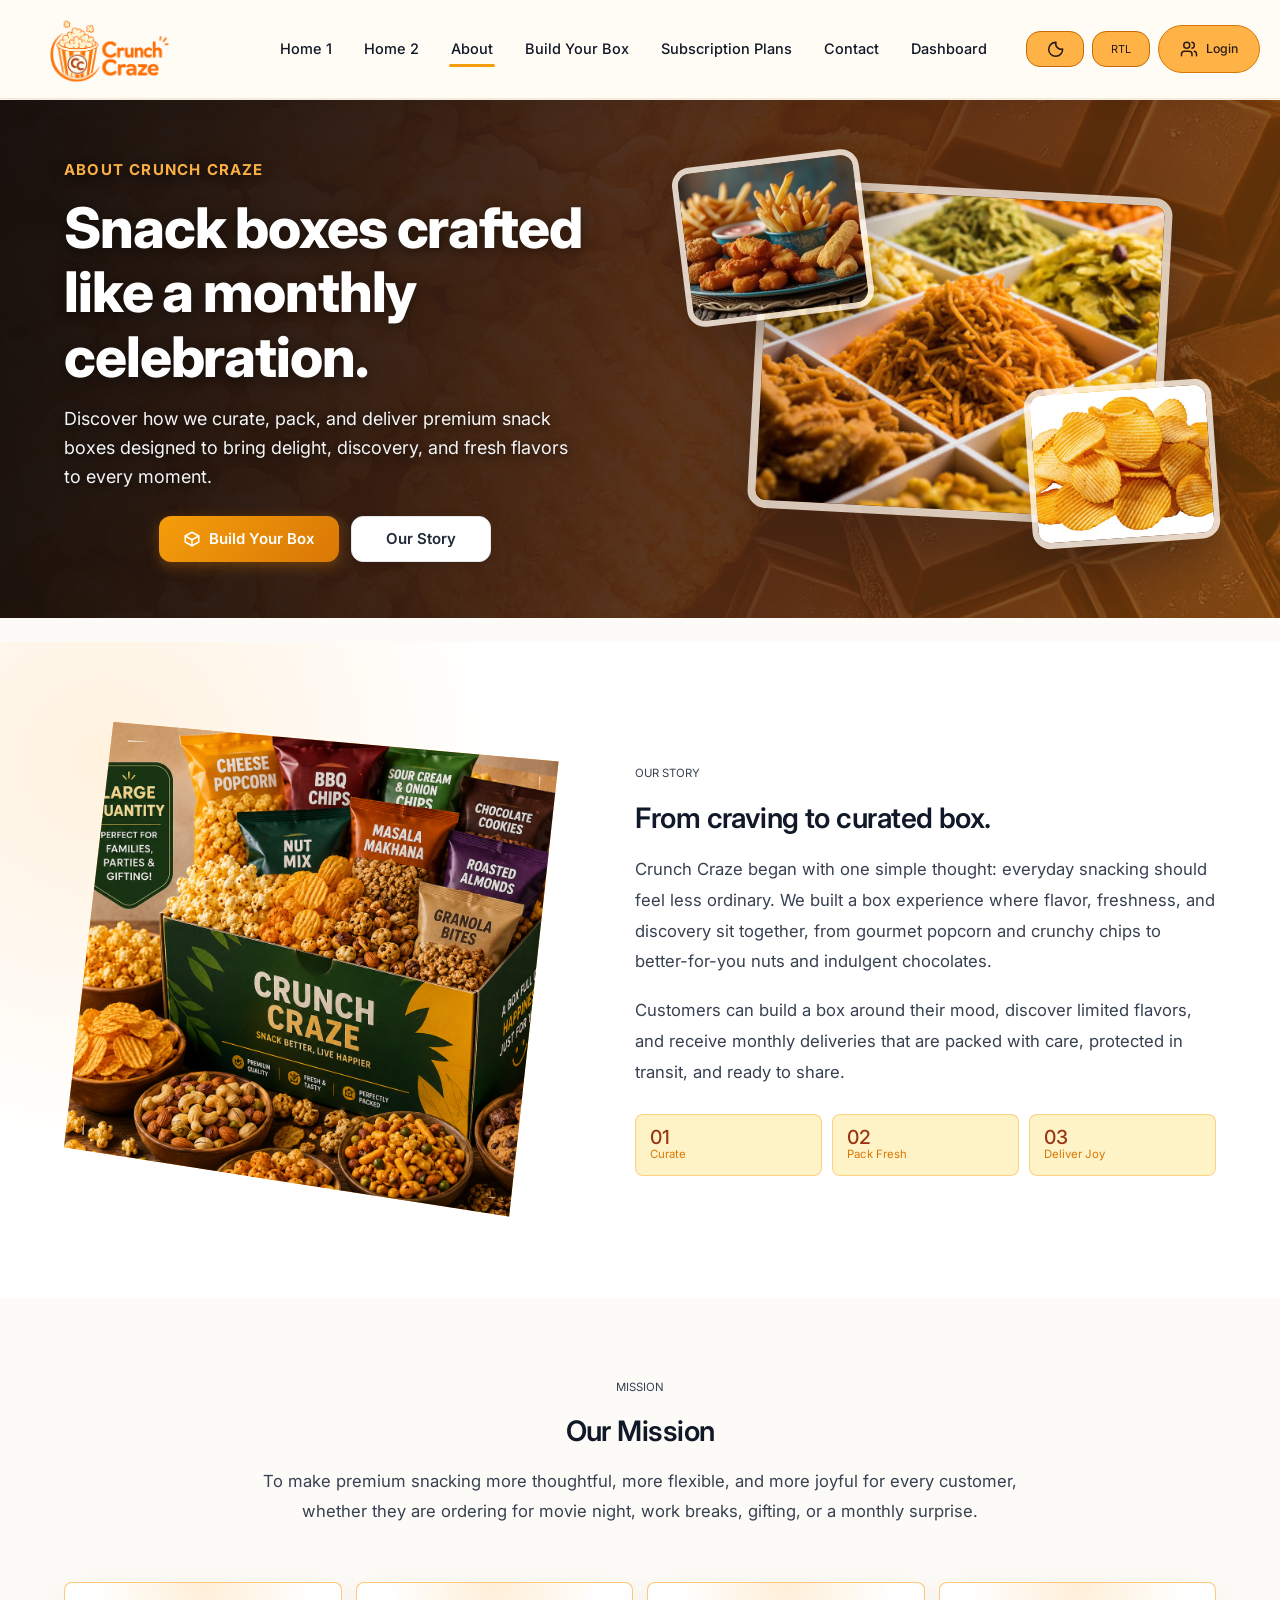
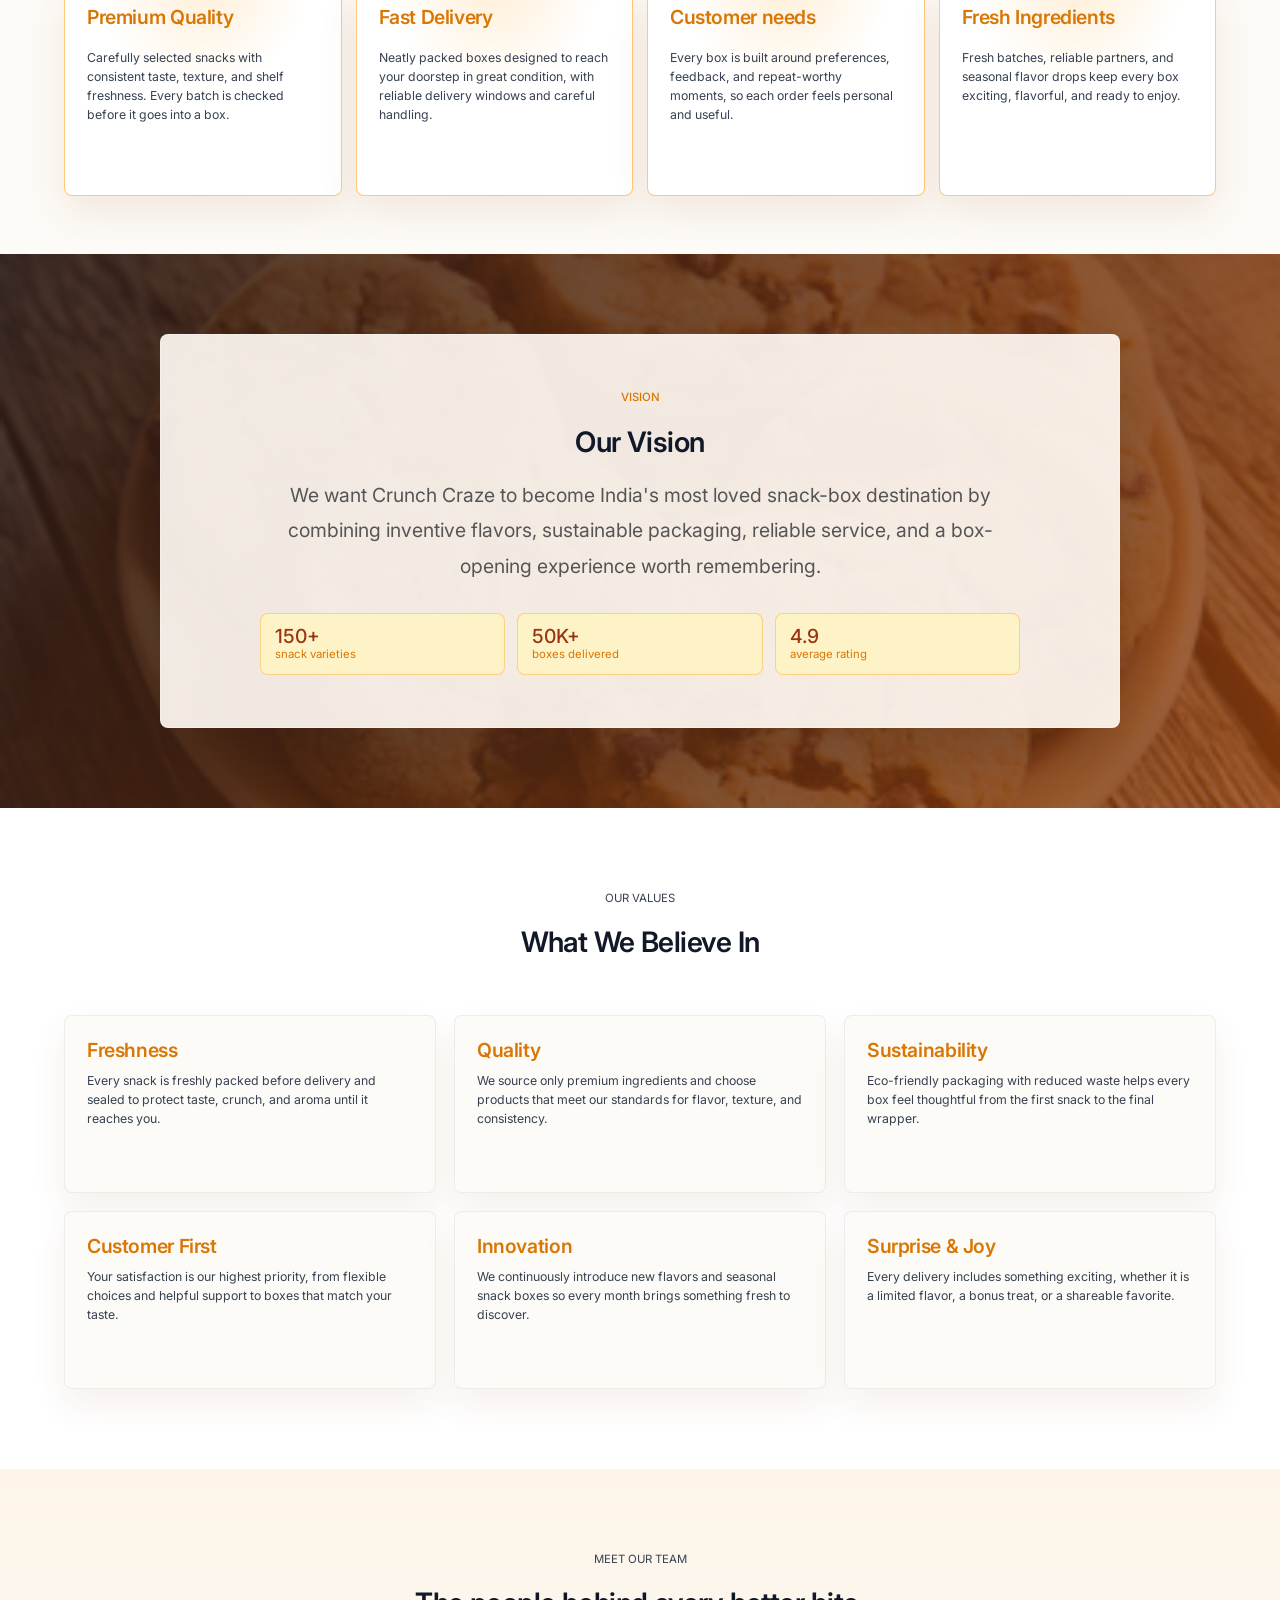
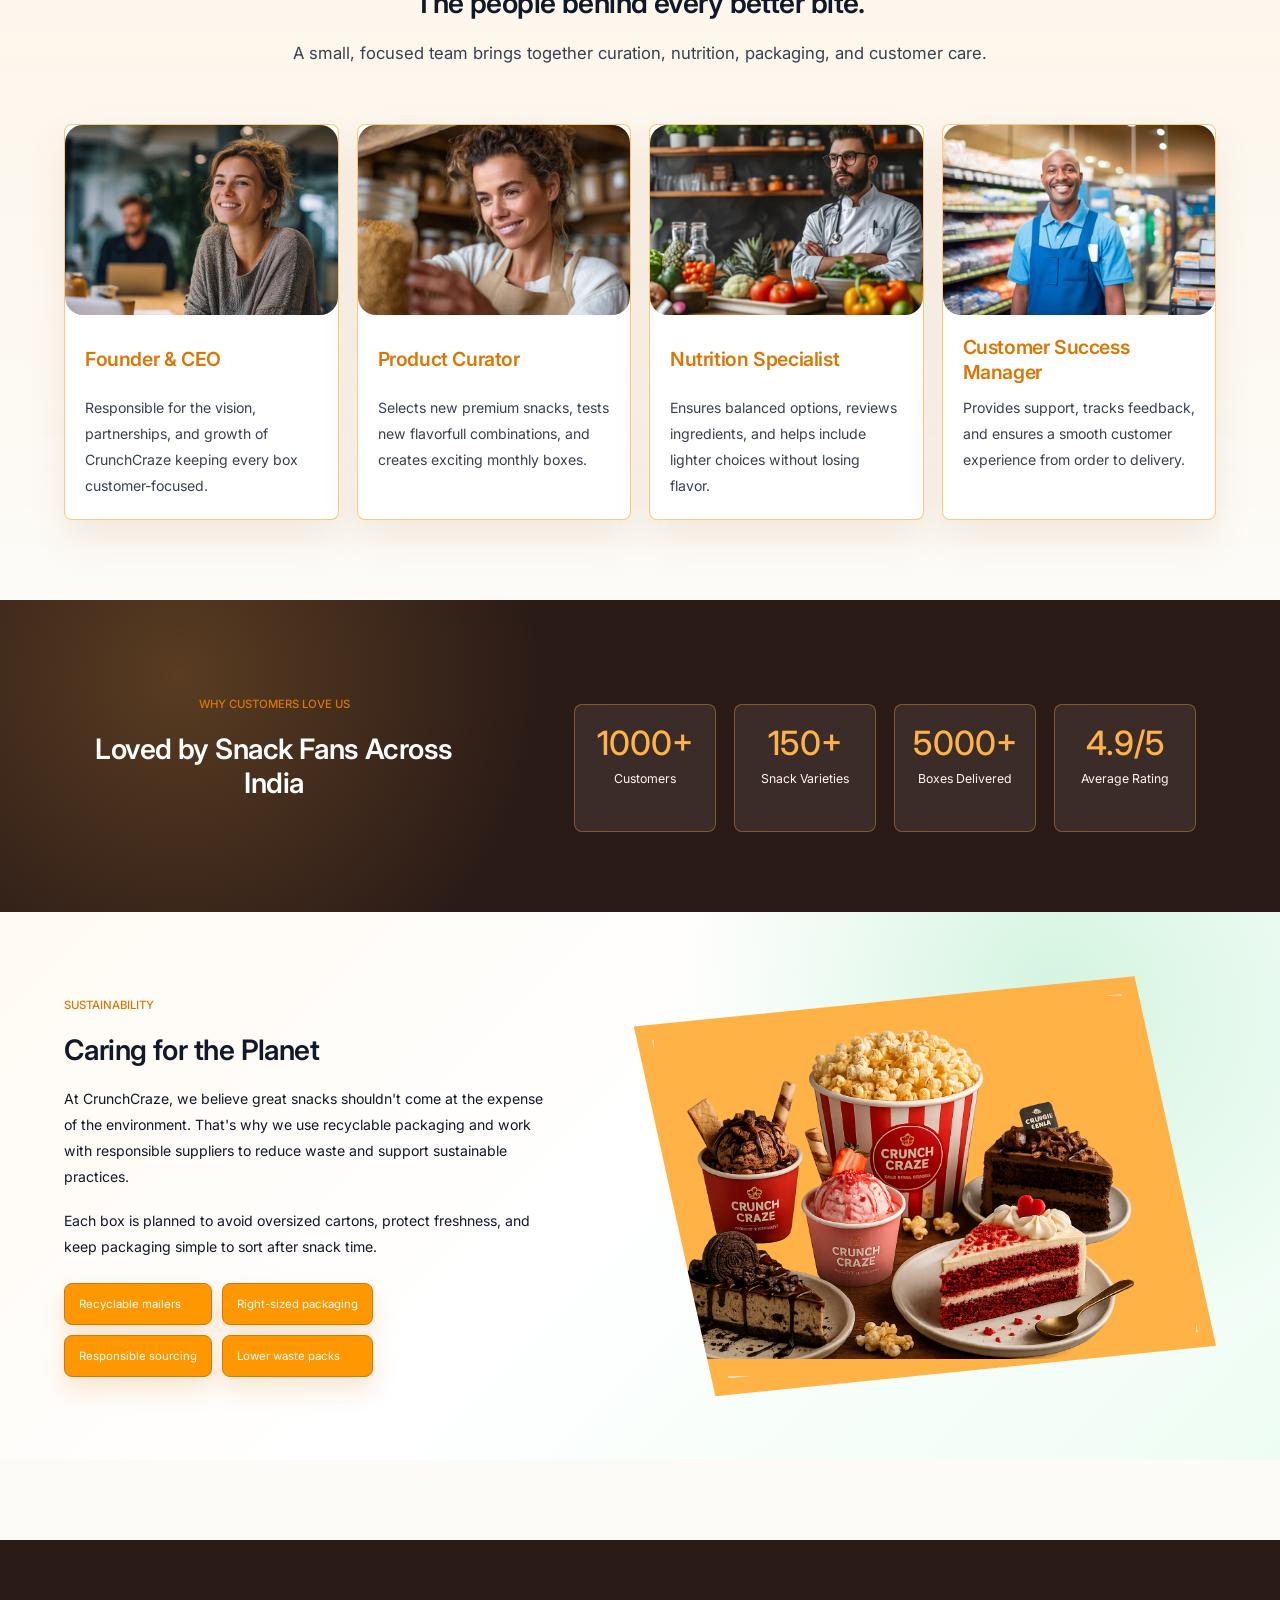
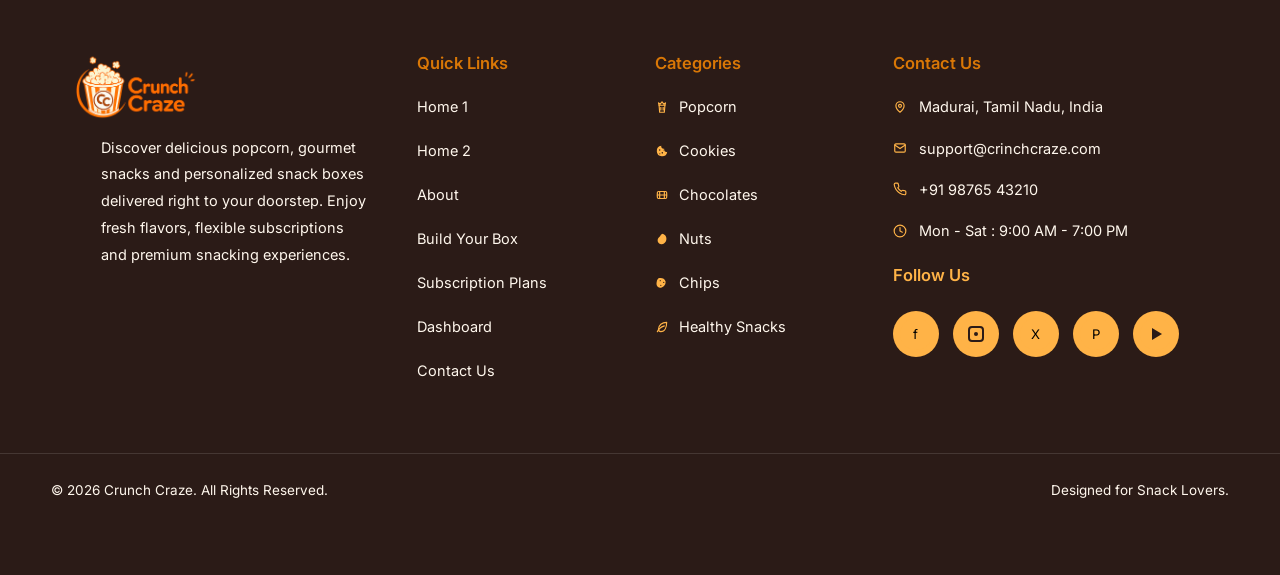
==== commit d0c88875: "fix" ====
--- a/about.html
+++ b/about.html
@@ -23,6 +23,7 @@
         <button class="dark-toggle" type="button" aria-label="Switch to dark mode"><i class="cc-icon cc-icon-moon"
             aria-hidden="true"></i></button>
         <button class="rtl-toggle" type="button" aria-label="Switch to RTL layout">RTL</button>
+        <a class="auth-link login-link" href="login.html"><i class="cc-icon cc-icon-users" aria-hidden="true"></i> <span>Login</span></a>
         <button class="nav-toggle" type="button" aria-label="Toggle menu" aria-expanded="false"
           aria-controls="main-nav">
           <span></span>
@@ -42,6 +43,7 @@
           <button class="dark-toggle" type="button" aria-label="Switch to dark mode"><i class="cc-icon cc-icon-moon"
               aria-hidden="true"></i></button>
           <button class="rtl-toggle" type="button" aria-label="Switch to RTL layout">RTL</button>
+          <a class="auth-link login-link" href="login.html"><i class="cc-icon cc-icon-users" aria-hidden="true"></i> <span>Login</span></a>
         </div>
       </nav>
     </header>
@@ -319,7 +321,9 @@
 
         <ul>
 
-          <li><a href="index.html">Home</a></li>
+          <li><a href="index.html">Home 1</a></li>
+
+          <li><a href="home2.html">Home 2</a></li>
 
           <li><a href="about.html">About</a></li>
 
--- a/css/style.css
+++ b/css/style.css
@@ -3076,7 +3076,7 @@
 }
 
 .subscription-hero-panel .actions {
-  justify-content: flex-start;
+  justify-content: center;
 }
 
 .subscription-image-grid {
@@ -4151,42 +4151,53 @@
   color: var(--muted);
   font-weight: 400;
   line-height: 1.55;
+  word-break: break-word;
+  overflow-wrap: break-word;
 }
 
 .contact-card a {
   color: inherit;
   text-decoration: none;
-}
+  word-break: break-word;
+  overflow-wrap: break-word;
+}
+
 
 .contact-card a:hover {
   color: var(--brand);
 }
 
 .contact-form {
-  display: grid;
+  display: flex;
+  flex-direction: column;
+  justify-content: flex-start;
   gap: 16px;
-  align-self: stretch;
+  align-self: start;
   padding: clamp(22px, 4vw, 34px);
   background: var(--bg);
 }
 
 .form-row {
-  display: grid;
-  gap: 8px;
+  display: flex;
+  flex-direction: column;
+  gap: 6px;
+  margin: 0;
 }
 
 .form-row label {
   color: var(--brand-dark);
-  font-size: 12.3px;
-  font-weight: 500;
-}
-
-.form-row input,
-.form-row textarea {
+  font-size: 12.8px;
+  font-weight: 600;
+  margin: 0;
+}
+
+.form-row input {
   width: 100%;
+  height: 46px !important;
+  min-height: 46px !important;
   border: 1px solid var(--line);
-  border-radius: 6px;
-  padding: 13px 14px;
+  border-radius: 8px !important;
+  padding: 10px 14px !important;
   color: var(--ink);
   background: var(--paper);
   font: inherit;
@@ -4196,7 +4207,18 @@
 }
 
 .form-row textarea {
+  width: 100%;
+  min-height: 120px !important;
+  border: 1px solid var(--line);
+  border-radius: 8px !important;
+  padding: 12px 14px !important;
+  color: var(--ink);
+  background: var(--paper);
+  font: inherit;
+  font-weight: 500;
+  outline: none;
   resize: vertical;
+  transition: border-color 0.22s ease, box-shadow 0.22s ease, transform 0.22s ease;
 }
 
 .form-row input:focus,
@@ -4881,8 +4903,8 @@
   gap: 0;
   padding: 0;
   background:
-    radial-gradient(circle at 16% 20%, rgba(255, 179, 71, 0.28), transparent 30%),
-    linear-gradient(135deg, var(--paper), var(--bg));
+    radial-gradient(circle at 20% 20%, rgba(255, 152, 0, 0.22), transparent 45%),
+    linear-gradient(135deg, #2b1b17 0%, #1f1411 50%, #16100d 100%);
   overflow: hidden;
   position: relative;
 }
@@ -5273,12 +5295,32 @@
 }
 
 .login-only-page .login-card h1 {
-  margin: 0 0 18px;
+  margin: 0 0 8px;
   color: #ffffff;
   font-size: clamp(24.6px, 4.4vw, 29.9px);
   line-height: 1;
   letter-spacing: 0;
 }
+
+.auth-subtitle {
+  margin: 0 0 22px;
+  font-size: 14px;
+  line-height: 1.4;
+  text-align: center;
+  color: #e2e8f0;
+  opacity: 0.85;
+}
+
+body:not(.dark-mode).login-only-page .auth-subtitle {
+  color: #7c2d12 !important;
+  opacity: 0.8;
+}
+
+body.dark-mode.login-only-page .auth-subtitle {
+  color: #e2e8f0 !important;
+  opacity: 0.85;
+}
+
 
 .login-only-page .signin-form {
   gap: 12px;
@@ -8031,6 +8073,212 @@
   width: min(100%, 1180px);
   justify-self: center;
   padding: 24px clamp(20px, 3vw, 38px) 30px;
+  position: relative;
+}
+
+/* Notification Popup & Badge Styles */
+.notification-wrapper {
+  position: relative;
+  display: inline-flex;
+}
+
+.notification-btn {
+  position: relative;
+  cursor: pointer;
+}
+
+.notification-badge {
+  position: absolute;
+  top: -5px;
+  right: -5px;
+  background: #ff5252;
+  color: #ffffff;
+  font-size: 10.5px;
+  font-weight: 700;
+  min-width: 18px;
+  height: 18px;
+  border-radius: 999px;
+  display: flex;
+  align-items: center;
+  justify-content: center;
+  padding: 0 4px;
+  border: 2px solid #ffffff;
+  box-shadow: 0 2px 6px rgba(239, 68, 68, 0.4);
+}
+
+.notification-popup {
+  position: fixed;
+  top: 92px;
+  right: 32px;
+  width: 380px;
+  max-width: calc(100vw - 32px);
+  background: #ffffff;
+  border-radius: 16px;
+  box-shadow: 0 20px 40px -10px rgba(0, 0, 0, 0.16), 0 0 0 1px rgba(0, 0, 0, 0.06);
+  z-index: 100000;
+  display: none;
+  flex-direction: column;
+  overflow: hidden;
+  animation: notificationPopupFade 0.25s cubic-bezier(0.16, 1, 0.3, 1) forwards;
+}
+
+.notification-popup.active {
+  display: flex;
+}
+
+@keyframes notificationPopupFade {
+  from {
+    opacity: 0;
+    transform: translateY(-8px) scale(0.97);
+  }
+  to {
+    opacity: 1;
+    transform: translateY(0) scale(1);
+  }
+}
+
+.notification-header {
+  display: flex;
+  align-items: center;
+  justify-content: space-between;
+  padding: 16px 20px;
+  border-bottom: 1px solid #f3f4f6;
+  background: #fafafa;
+}
+
+.notification-header h3 {
+  margin: 0;
+  font-size: 15px;
+  font-weight: 700;
+  color: #111827;
+}
+
+.mark-read-btn {
+  background: transparent;
+  border: none;
+  color: #ff7900;
+  font-size: 12.5px;
+  font-weight: 600;
+  cursor: pointer;
+  padding: 4px 8px;
+  border-radius: 6px;
+  transition: background 0.2s ease, color 0.2s ease;
+}
+
+.mark-read-btn:hover {
+  background: rgba(255, 121, 0, 0.1);
+}
+
+.notification-list {
+  max-height: 380px;
+  overflow-y: auto;
+  display: flex;
+  flex-direction: column;
+}
+
+.notification-item {
+  display: flex;
+  gap: 14px;
+  padding: 14px 18px;
+  border-bottom: 1px solid #f3f4f6;
+  cursor: pointer;
+  transition: background-color 0.2s ease;
+  text-decoration: none;
+  color: inherit;
+}
+
+.notification-item:last-child {
+  border-bottom: none;
+}
+
+.notification-item:hover {
+  background: #fff8f5;
+}
+
+.notification-item.unread {
+  background: #fff5ed;
+}
+
+.notification-icon {
+  width: 38px;
+  height: 38px;
+  border-radius: 50%;
+  background: rgba(255, 121, 0, 0.12);
+  color: #ff7900;
+  display: flex;
+  align-items: center;
+  justify-content: center;
+  flex-shrink: 0;
+  font-size: 16px;
+}
+
+.notification-content {
+  flex: 1;
+  min-width: 0;
+}
+
+.notification-content h4 {
+  margin: 0 0 3px;
+  font-size: 13.5px;
+  font-weight: 600;
+  color: #1f2937;
+  line-height: 1.3;
+}
+
+.notification-content p {
+  margin: 0 0 5px;
+  font-size: 12.5px;
+  color: #6b7280;
+  line-height: 1.4;
+}
+
+.notification-content span {
+  font-size: 11px;
+  color: #9ca3af;
+  font-weight: 500;
+}
+
+/* Dark mode notification popup overrides */
+body.dark-mode .notification-popup {
+  background: #1f2937;
+  box-shadow: 0 20px 40px -10px rgba(0, 0, 0, 0.5), 0 0 0 1px rgba(255, 255, 255, 0.1);
+}
+
+body.dark-mode .notification-header {
+  background: #111827;
+  border-bottom-color: #374151;
+}
+
+body.dark-mode .notification-header h3 {
+  color: #f9fafc;
+}
+
+body.dark-mode .notification-item {
+  border-bottom-color: #374151;
+}
+
+body.dark-mode .notification-item:hover {
+  background: rgba(255, 255, 255, 0.04);
+}
+
+body.dark-mode .notification-item.unread {
+  background: rgba(255, 121, 0, 0.12);
+}
+
+body.dark-mode .notification-content h4 {
+  color: #f3f4f6;
+}
+
+body.dark-mode .notification-content p {
+  color: #9ca3af;
+}
+
+body.dark-mode .notification-content span {
+  color: #6b7280;
+}
+
+body.dark-mode .notification-badge {
+  border-color: #1f2937;
 }
 
 .dashboard-topbar {
@@ -10227,11 +10475,13 @@
   }
 
   .contact-grid {
-    grid-template-columns: minmax(280px, 0.8fr) minmax(360px, 1.2fr);
+    grid-template-columns: 1fr;
+    gap: 32px;
   }
 
   .contact-info {
-    grid-template-columns: 1fr;
+    grid-template-columns: repeat(2, minmax(0, 1fr));
+    gap: 16px;
   }
 
   .contact-card {
@@ -10589,30 +10839,29 @@
 
   .reward-grid,
   .blog-grid {
-    grid-template-columns: repeat(2, minmax(0, 1fr));
-  }
-
-  .reward-grid {
-    gap: 1px;
-    background: rgba(255, 179, 71, 0.46);
-  }
-
-  .reward-card {
-    border-right: 0;
+    grid-template-columns: minmax(0, 1.25fr) minmax(270px, 1fr);
+    gap: 18px;
+    align-items: stretch;
   }
 
   .blog-card:first-child {
-    grid-column: span 2;
-    min-height: 360px;
+    grid-column: 1;
+    grid-row: span 3;
+    min-height: 480px;
   }
 
   .blog-card:not(:first-child) {
-    grid-template-columns: 1fr;
+    grid-column: 2;
+    grid-template-columns: 38% 1fr;
+    min-height: 148px;
   }
 
   .blog-card:not(:first-child) img {
-    height: 170px;
-  }
+    height: 100%;
+    min-height: 100%;
+    position: static;
+  }
+
 
   .reward-card,
   .blog-card {
@@ -10797,19 +11046,27 @@
   .why-choose {
     grid-template-columns: 1fr;
     padding-top: 46px;
+    gap: clamp(36px, 6vw, 60px);
   }
 
   .why-image {
-    min-height: 300px;
+    min-height: auto;
+    width: min(100%, 360px);
+    margin-bottom: 24px;
     order: 1;
+  }
+
+  .why-image::before {
+    width: min(88%, 310px);
+    transform: translate(-10px, 10px);
+  }
+
+  .why-image img {
+    width: min(80%, 280px);
   }
 
   .why-content {
     order: 2;
-  }
-
-  .why-image img {
-    width: min(78%, 300px);
   }
 
   .why-cards {
@@ -11586,128 +11843,235 @@
   }
 }
 
-body.login-only-page {
+/* =========================================================
+   AUTHENTICATION PAGES: LIGHT & DARK MODE THEME STYLES
+   ========================================================= */
+
+/* --- 1. LIGHT MODE (Default) --- */
+body.login-only-page,
+body.signin-auth-page,
+body.login-auth-page {
   background:
-    linear-gradient(135deg, rgba(15, 23, 42, 0.72), rgba(124, 45, 18, 0.42)),
-    url("../image/a1.jpg") center / cover fixed,
-    #f8fafc !important;
+    radial-gradient(circle at 15% 20%, rgba(255, 152, 0, 0.16), transparent 45%),
+    radial-gradient(circle at 85% 80%, rgba(217, 119, 6, 0.12), transparent 40%),
+    linear-gradient(135deg, #fffaf5 0%, #ffedd5 50%, #fef3c7 100%) !important;
+  color: #1f1f1f !important;
   padding-top: 0 !important;
-}
-
-body.signin-auth-page {
-  background:
-    linear-gradient(135deg, rgba(15, 23, 42, 0.74), rgba(124, 45, 18, 0.44)),
-    url("../image/a4.png") center / cover fixed,
-    #f8fafc !important;
 }
 
 .login-only-page .login-page {
   min-height: 100vh;
   grid-template-columns: 1fr;
   place-items: center;
-  padding: clamp(22px, 5vw, 46px) 18px;
+  padding: clamp(60px, 8vw, 80px) 18px clamp(22px, 5vw, 46px);
   background:
-    radial-gradient(circle at 50% 42%, rgba(255, 179, 71, 0.18), transparent 34%),
-    rgba(255, 255, 255, 0.08);
-  backdrop-filter: blur(1px);
-}
-
-.login-only-page .login-card {
-  width: min(100%, 336px);
-  padding: 28px 22px 24px;
-  border-radius: 16px;
-  color: #f8fafc;
+    radial-gradient(circle at 15% 20%, rgba(255, 152, 0, 0.16), transparent 45%),
+    radial-gradient(circle at 85% 80%, rgba(217, 119, 6, 0.12), transparent 40%),
+    linear-gradient(135deg, #fffaf5 0%, #ffedd5 50%, #fef3c7 100%) !important;
+  backdrop-filter: none;
+}
+
+/* Light Mode Card */
+body:not(.dark-mode).login-only-page .login-card,
+body:not(.dark-mode).login-only-page .auth-card {
+  color: #1f1f1f !important;
+  background: #ffffff !important;
+  border: 1px solid #fed7aa !important;
+  box-shadow: 0 24px 60px rgba(146, 64, 14, 0.12) !important;
+}
+
+body:not(.dark-mode).login-only-page .login-card h1,
+body:not(.dark-mode).login-only-page .auth-card h1 {
+  color: #7c2d12 !important;
+}
+
+body:not(.dark-mode).login-only-page .login-brand .brand-name {
+  color: #7c2d12 !important;
+}
+
+body:not(.dark-mode).login-only-page .login-brand .brand-tag {
+  color: #92400e !important;
+}
+
+body:not(.dark-mode).login-only-page .signin-form input {
+  background: #fff7ed !important;
+  border: 1px solid #fed7aa !important;
+  color: #1f1f1f !important;
+}
+
+body:not(.dark-mode).login-only-page .signin-form input::placeholder {
+  color: #9a3412 !important;
+  opacity: 0.65;
+}
+
+body:not(.dark-mode).login-only-page .password-field button {
+  color: #9a3412 !important;
+}
+
+body:not(.dark-mode).login-only-page .remember-option span,
+body:not(.dark-mode).login-only-page .auth-divider,
+body:not(.dark-mode).login-only-page .signup-note {
+  color: #451a03 !important;
+}
+
+body:not(.dark-mode).login-only-page .remember-option a,
+body:not(.dark-mode).login-only-page .signup-note a,
+body:not(.dark-mode).login-only-page .login-options a {
+  color: #d97706 !important;
+}
+
+body:not(.dark-mode).login-only-page .auth-social a {
+  background: #fff7ed !important;
+  border: 1px solid #fed7aa !important;
+  color: #9a3412 !important;
+}
+
+body:not(.dark-mode).login-only-page .auth-social a:hover {
+  background: #ffedd5 !important;
+  color: #7c2d12 !important;
+}
+
+.login-only-page .login-page .page-tools,
+.login-page .page-tools {
+  position: absolute !important;
+  top: clamp(8px, 2vw, 16px) !important;
+  right: clamp(10px, 2.5vw, 20px) !important;
+  left: auto !important;
+  z-index: 10 !important;
+  width: auto !important;
+  max-width: max-content !important;
+}
+
+[dir="rtl"] .login-only-page .login-page .page-tools,
+[dir="rtl"] .login-page .page-tools {
+  right: auto !important;
+  left: clamp(14px, 3vw, 24px) !important;
+}
+
+body:not(.dark-mode).login-only-page .login-page .page-tools {
+  background: #ffffff !important;
+  border-color: #fed7aa !important;
+  box-shadow: 0 4px 14px rgba(146, 64, 14, 0.12) !important;
+}
+
+body:not(.dark-mode).login-only-page .login-page .page-tools .dark-toggle,
+body:not(.dark-mode).login-only-page .login-page .page-tools .rtl-toggle {
+  color: #2B1B17 !important;
+  background: #ffb347 !important;
+  border: 1.5px solid #c56a00 !important;
+  border-radius: 50% !important;
+  width: 42px !important;
+  height: 42px !important;
+  min-width: 42px !important;
+  min-height: 42px !important;
+  padding: 0 !important;
+  display: inline-flex !important;
+  align-items: center !important;
+  justify-content: center !important;
+}
+
+
+
+/* --- 2. DARK MODE --- */
+body.dark-mode.login-only-page,
+body.dark-mode.signin-auth-page,
+body.dark-mode.login-auth-page {
   background:
-    radial-gradient(circle at 18% 92%, rgba(255, 152, 0, 0.18), transparent 38%),
-    linear-gradient(180deg, #3b2418, #2B1B17 62%, #1c100c);
-  box-shadow: 0 28px 70px rgba(43, 27, 23, 0.38);
-}
-
-.login-only-page ::selection {
-  color: #2B1B17;
-  background: #FFB347;
-}
-
-.login-only-page .register-card {
-  width: min(100%, 314px);
-  padding: 24px 20px 22px;
-}
-
-.login-only-page .login-brand {
-  display: inline-flex;
-  align-items: center;
-  justify-content: center;
-  gap: 12px;
-  margin: 0 auto 8px;
-  text-align: left;
-}
-
-.login-only-page .login-brand .logo {
-  width: 72px;
-  height: 62px;
-}
-
-.login-only-page .login-brand .brand-name {
-  color: #ffffff;
-  font-size: 15.8px;
-}
-
-.login-only-page .login-brand .brand-tag {
-  color: #fed7aa;
-  font-size: 11px;
-  line-height: 1.25;
-}
-
-.login-only-page .login-options {
-  align-items: center;
-  flex-direction: row;
-}
-
-.login-only-page .login-page .page-tools {
-  top: clamp(14px, 3vw, 24px);
-  right: clamp(14px, 3vw, 24px);
-  left: auto;
-  padding: 7px;
-  background: rgba(43, 27, 23, 0.72);
-  border-color: rgba(255, 179, 71, 0.48);
-}
-
-[dir="rtl"] .login-only-page .login-page .page-tools {
-  left: clamp(14px, 3vw, 24px);
-  right: auto;
-}
-
-body.dark-mode.login-only-page {
-  background:
-    linear-gradient(135deg, rgba(2, 6, 23, 0.86), rgba(15, 23, 42, 0.7)),
-    url("../image/a1.jpg") center / cover fixed,
-    #020617;
-}
-
-body.dark-mode.signin-auth-page {
-  background:
-    linear-gradient(135deg, rgba(2, 6, 23, 0.88), rgba(15, 23, 42, 0.72)),
-    url("../image/a4.png") center / cover fixed,
-    #020617;
+    radial-gradient(circle at 15% 20%, rgba(255, 152, 0, 0.18), transparent 45%),
+    radial-gradient(circle at 85% 80%, rgba(56, 189, 248, 0.14), transparent 40%),
+    linear-gradient(135deg, #18110d 0%, #120d0a 50%, #0a0705 100%) !important;
+  color: #fff7ed !important;
 }
 
 body.dark-mode.login-only-page .login-page {
   background:
-    radial-gradient(circle at 50% 42%, rgba(56, 189, 248, 0.16), transparent 34%),
-    rgba(2, 6, 23, 0.28);
-}
-
-body.dark-mode.login-only-page .login-card {
+    radial-gradient(circle at 15% 20%, rgba(255, 152, 0, 0.18), transparent 45%),
+    radial-gradient(circle at 85% 80%, rgba(56, 189, 248, 0.14), transparent 40%),
+    linear-gradient(135deg, #18110d 0%, #120d0a 50%, #0a0705 100%) !important;
+}
+
+body.dark-mode.login-only-page .login-card,
+body.dark-mode.login-only-page .auth-card {
+  color: #fff7ed !important;
   background:
-    radial-gradient(circle at 18% 92%, rgba(56, 189, 248, 0.16), transparent 38%),
-    linear-gradient(180deg, #172033, #0f172a 62%, #020617);
-  box-shadow: 0 28px 70px rgba(2, 6, 23, 0.54);
+    radial-gradient(circle at 18% 0%, rgba(255, 179, 71, 0.14), transparent 34%),
+    rgba(27, 18, 14, 0.94) !important;
+  border: 1px solid rgba(255, 179, 71, 0.34) !important;
+  box-shadow: 0 30px 80px rgba(0, 0, 0, 0.54) !important;
+}
+
+body.dark-mode.login-only-page .login-card h1,
+body.dark-mode.login-only-page .auth-card h1 {
+  color: #ffffff !important;
+}
+
+body.dark-mode.login-only-page .login-brand .brand-name {
+  color: #ffffff !important;
+}
+
+body.dark-mode.login-only-page .login-brand .brand-tag {
+  color: #fed7aa !important;
+}
+
+body.dark-mode.login-only-page .signin-form input {
+  background: #120d0a !important;
+  border: 1px solid rgba(255, 179, 71, 0.3) !important;
+  color: #ffffff !important;
+}
+
+body.dark-mode.login-only-page .signin-form input::placeholder {
+  color: #d6cfc7 !important;
+  opacity: 0.7;
+}
+
+body.dark-mode.login-only-page .password-field button {
+  color: #ffb347 !important;
+}
+
+body.dark-mode.login-only-page .remember-option span,
+body.dark-mode.login-only-page .auth-divider,
+body.dark-mode.login-only-page .signup-note {
+  color: #e2e8f0 !important;
+}
+
+body.dark-mode.login-only-page .remember-option a,
+body.dark-mode.login-only-page .signup-note a,
+body.dark-mode.login-only-page .login-options a {
+  color: #ffb347 !important;
+}
+
+body.dark-mode.login-only-page .auth-social a {
+  background: rgba(255, 255, 255, 0.08) !important;
+  border: 1px solid rgba(255, 179, 71, 0.3) !important;
+  color: #ffb347 !important;
+}
+
+body.dark-mode.login-only-page .auth-social a:hover {
+  background: rgba(255, 179, 71, 0.22) !important;
+  color: #ffffff !important;
 }
 
 body.dark-mode.login-only-page .login-page .page-tools {
-  background: rgba(2, 6, 23, 0.82);
-  border-color: rgba(56, 189, 248, 0.42);
-}
+  background: rgba(27, 18, 14, 0.9) !important;
+  border-color: rgba(255, 179, 71, 0.42) !important;
+}
+
+body.dark-mode.login-only-page .login-page .page-tools .dark-toggle,
+body.dark-mode.login-only-page .login-page .page-tools .rtl-toggle {
+  color: #2B1B17 !important;
+  background: #ffb347 !important;
+  border: 1.5px solid #c56a00 !important;
+  border-radius: 50% !important;
+  width: 42px !important;
+  height: 42px !important;
+  min-width: 42px !important;
+  min-height: 42px !important;
+  padding: 0 !important;
+  display: inline-flex !important;
+  align-items: center !important;
+  justify-content: center !important;
+}
+
 
 @media (max-width: 1100px) {
   .header-controls .auth-link {
@@ -13936,7 +14300,7 @@
   display: inline-flex;
   align-items: center;
   justify-content: center;
-  min-width: 220px;
+  /* min-width: 220px; */
   /* தேவைக்கு ஏற்ற மாதிரி 220-250px வைக்கலாம் */
   padding: 14px 28px;
 }
@@ -15148,16 +15512,24 @@
 }
 
 .category-wheel {
-  grid-template-columns: repeat(7, minmax(118px, 1fr)) !important;
+  display: flex !important;
+  flex-wrap: wrap !important;
+  justify-content: center !important;
+  align-items: center !important;
   gap: clamp(14px, 2vw, 22px) !important;
+  max-width: 1220px !important;
+  margin: 0 auto !important;
 }
 
 .category-circle {
   display: grid !important;
   place-items: center !important;
-  min-height: 160px !important;
+  flex: 0 1 clamp(130px, 15vw, 156px) !important;
+  width: clamp(130px, 15vw, 156px) !important;
+  aspect-ratio: 1 !important;
   padding: 18px !important;
 }
+
 
 .category-circle::after {
   background: linear-gradient(180deg, rgba(0, 0, 0, 0.26), rgba(0, 0, 0, 0.62)) !important;
@@ -15316,8 +15688,11 @@
   }
 
   .category-wheel {
-    grid-template-columns: repeat(4, minmax(118px, 1fr)) !important;
-  }
+    display: flex !important;
+    flex-wrap: wrap !important;
+    justify-content: center !important;
+  }
+
 }
 
 @media (max-width: 760px) {
@@ -15329,8 +15704,11 @@
   }
 
   .category-wheel {
-    grid-template-columns: repeat(2, minmax(118px, 1fr)) !important;
-  }
+    display: flex !important;
+    flex-wrap: wrap !important;
+    justify-content: center !important;
+  }
+
 
   .sustainability-points {
     grid-template-columns: 1fr !important;
@@ -16285,12 +16663,12 @@
 }
 
 .builder-hero-copy {
-  color: #111827 !important;
+  color: #ffffff !important;
 }
 
 .builder-hero-copy .section-kicker {
-  color: #7c2d12 !important;
-  font-weight: 500 !important;
+  color: #FFB347 !important;
+  font-weight: 700 !important;
 }
 
 .builder-hero-copy h1 {
@@ -16301,8 +16679,9 @@
 }
 
 .builder-hero-copy p {
-  color: #1f2937 !important;
-  font-weight: 500 !important;
+  color: #F8FAFC !important;
+  font-weight: 400 !important;
+  text-shadow: 0 2px 8px rgba(0, 0, 0, 0.45) !important;
 }
 
 .builder-hero-actions .button.primary,
@@ -16986,7 +17365,7 @@
 }
 
 .subscription-hero-panel .actions {
-  justify-content: flex-start !important;
+  justify-content: center !important;
 }
 
 .subscription-image-grid {
@@ -17423,8 +17802,11 @@
   justify-content: flex-start !important;
 }
 
-.builder-product-grid {
-  grid-template-columns: repeat(auto-fit, minmax(220px, 1fr)) !important;
+.builder-product-grid,
+.recommend-grid {
+  display: flex !important;
+  flex-wrap: wrap !important;
+  justify-content: center !important;
   gap: 20px !important;
   width: min(100% - 32px, 1220px) !important;
   max-width: 1220px !important;
@@ -17433,10 +17815,14 @@
   overflow: visible !important;
 }
 
-.builder-product-card {
+.builder-product-card,
+.recommend-grid article {
+  flex: 0 1 clamp(230px, 28vw, 270px) !important;
+  width: clamp(230px, 28vw, 270px) !important;
   min-width: 0 !important;
   overflow: hidden !important;
 }
+
 
 .builder-product-body {
   grid-template-rows: auto minmax(42px, auto) auto auto auto auto !important;
@@ -17490,10 +17876,19 @@
     width: 100% !important;
   }
 
-  .builder-product-grid {
+  .builder-product-grid,
+  .recommend-grid {
     width: min(100% - 28px, 420px) !important;
-    grid-template-columns: 1fr !important;
-  }
+    justify-content: center !important;
+  }
+
+  .builder-product-card,
+  .recommend-grid article {
+    flex: 1 1 100% !important;
+    width: 100% !important;
+    max-width: 100% !important;
+  }
+
 }
 
 /* Final light/dark readability pass for headings, menus, and auth screens. */
@@ -18118,24 +18513,42 @@
 }
 
 /* ==========================================
-   iPad Mini Blog Grid Center Last Card
+   Blog Grid Correct 2-Column Placement Fix
 ========================================== */
 
-@media (min-width:768px) and (max-width:1024px) {
-
+@media (min-width: 768px) {
   .blog-grid {
-    display: grid;
-    grid-template-columns: repeat(2, 1fr);
-    gap: 18px;
+    display: grid !important;
+    grid-template-columns: minmax(0, 1.25fr) minmax(270px, 1fr) !important;
+    gap: 18px !important;
+    align-items: stretch !important;
+  }
+
+  .blog-card:first-child {
+    grid-column: 1 !important;
+    grid-row: span 3 !important;
+    min-height: 480px !important;
+    width: 100% !important;
+    justify-self: stretch !important;
+  }
+
+  .blog-card:not(:first-child) {
+    grid-column: 2 !important;
+    grid-template-columns: 38% 1fr !important;
+    min-height: 148px !important;
+    width: 100% !important;
+    justify-self: stretch !important;
   }
 
   .blog-card:last-child {
-    grid-column: 1 / -1;
-    justify-self: center;
-    width: min(100%, 360px);
-  }
-
-}
+    grid-column: 2 !important;
+    grid-row: 3 !important;
+    width: 100% !important;
+    justify-self: stretch !important;
+    margin: 0 !important;
+  }
+}
+
 
 /* ==========================================
    Build Your Box - Delivery Grid iPad Fix
@@ -18997,9 +19410,7 @@
   border-color: #FFB347 !important;
 }
 
-body.dark-mode :is(.builder-hero,
-  .subscription-hero-panel,
-  .surprise-box-panel,
+body.dark-mode :is(.surprise-box-panel,
   .about-vision,
   .vision-panel,
   .about-sustainability,
@@ -19011,16 +19422,6 @@
   text-shadow: none !important;
 }
 
-body.dark-mode :is(.builder-hero, .subscription-hero-panel)::before {
-  display: none !important;
-  content: none !important;
-}
-
-body.dark-mode .builder-hero {
-  background-color: #ddb07d !important;
-}
-
-
 body.dark-mode .surprise-box-panel,
 body.dark-mode .about-vision,
 body.dark-mode .vision-panel,
@@ -19035,9 +19436,7 @@
   border-color: #fed7aa !important;
 }
 
-body.dark-mode :is(.builder-hero,
-  .subscription-hero-panel,
-  .surprise-box-panel,
+body.dark-mode :is(.surprise-box-panel,
   .about-vision,
   .vision-panel,
   .about-sustainability,
@@ -21324,9 +21723,12 @@
   }
 
   .plan-card {
-    width: 100%;
-    min-width: 100%;
-    max-width: 100%;
+     width: 100% !important;
+    min-width: 100% !important;
+    max-width: 100% !important;
+    flex: 1 1 auto !important;
+    flex-basis: auto !important;
+    height: auto !important;
     margin: 0;
     scroll-snap-align: unset;
   }
@@ -21699,7 +22101,8 @@
     justify-content: flex-start !important;
   }
 
-  .page-tools {
+  .dashboard-actions .page-tools,
+  .dashboard-sidebar .page-tools {
     width: 100% !important;
     display: flex !important;
     justify-content: flex-start !important;
@@ -21718,7 +22121,8 @@
 /* Mobile - Settings & Notification Same Size */
 @media (max-width: 768px) {
 
-  .page-tools {
+  .dashboard-actions .page-tools,
+  .dashboard-sidebar .page-tools {
     display: flex !important;
     align-items: center !important;
     justify-content: flex-start !important;
@@ -22360,8 +22764,7 @@
 .why-card,
 .dashboard-panel,
 .contact-card,
-.testimonial-card,
-.blog-card {
+.testimonial-card {
 
   padding: 32px !important;
 
@@ -22706,13 +23109,10 @@
   }
 }
 
-/* Authentication dark theme background image repair */
-body.login-only-page.dark-mode {
-  background:
-    linear-gradient(180deg, rgba(18, 13, 10, 0.78), rgba(18, 13, 10, 0.94)),
-    radial-gradient(circle at 50% 12%, rgba(255, 179, 71, 0.22), transparent 34%),
-    url("../image/a5.png") center / cover fixed no-repeat,
-    #120d0a !important;
+/* Authentication dark theme background image repair — per-page image preservation */
+body.login-only-page.dark-mode,
+body.signin-auth-page.dark-mode {
+  background: linear-gradient(180deg, #18110d, #120d0a) !important;
 }
 
 body.login-only-page.dark-mode .login-page {
@@ -22769,31 +23169,17 @@
   -webkit-text-fill-color: #FFB347 !important;
 }
 
-/* Home2 testimonial and auth page final dark-mode visibility repair */
-html body.login-only-page.dark-mode,
-html body.login-auth-page.dark-mode,
-html body.signin-auth-page.dark-mode {
-  background: #120d0a !important;
-}
-
-html body.login-only-page.dark-mode .login-page {
-  position: relative !important;
-  isolation: isolate !important;
-  background:
-    linear-gradient(180deg, rgba(18, 13, 10, 0.62), rgba(18, 13, 10, 0.9)),
-    url("../image/a5.png") center / cover no-repeat !important;
-}
-
-html body.login-only-page.dark-mode .login-page::before {
-  content: "" !important;
-  position: fixed !important;
-  inset: 0 !important;
-  z-index: -1 !important;
-  background:
-    linear-gradient(180deg, rgba(18, 13, 10, 0.48), rgba(18, 13, 10, 0.84)),
-    url("../image/a5.png") center / cover no-repeat !important;
-  opacity: 1 !important;
-  pointer-events: none !important;
+/* Dark-mode auth pages: preserve the SAME background image as light mode,
+   only darken the overlay gradient. login.html uses a1.jpg, signin.html uses a4.png */
+
+html body.login-only-page.dark-mode .login-page,
+html body.signin-auth-page.dark-mode .login-page {
+  background: transparent !important;
+}
+
+html body.login-only-page.dark-mode .login-page::before,
+html body.signin-auth-page.dark-mode .login-page::before {
+  display: none !important;
 }
 
 html body.login-only-page.dark-mode .login-card,
@@ -23964,7 +24350,7 @@
 
 /* Main content starts below fixed topbar */
 body.dashboard-body .dashboard-main {
-  padding-top: 110px !important;
+  padding-top: 100px !important;
 }
 
 /* Keep sidebar below topbar */
@@ -24041,7 +24427,7 @@
 
 /* Main content starts below larger header */
 body.dashboard-body .dashboard-main {
-  padding-top: 135px !important;
+  padding-top: 100px !important;
 }
 
 /* ==================================================
@@ -24101,39 +24487,44 @@
 
 .calendar-track span {
   display: flex !important;
+  flex-direction: row !important;
+  flex-wrap: nowrap !important;
   align-items: center !important;
   justify-content: space-between !important;
 
-  min-height: 68px !important;
-  padding: 0 24px !important;
+  min-height: 52px !important;
+  height: auto !important;
+  padding: 12px 18px !important;
+  gap: 12px !important;
 }
 
 .calendar-track span strong {
-  flex: 0 0 180px !important;
-  /* Same width for all months */
-  min-width: 180px !important;
-
-  font-size: 17.6px !important;
-  font-weight: 500 !important;
+  flex: 1 1 auto !important;
+  min-width: 0 !important;
+  max-width: none !important;
+
+  font-size: 16px !important;
+  font-weight: 600 !important;
 }
 
 .calendar-track span em {
-  display: flex !important;
+  display: inline-flex !important;
   align-items: center !important;
-  justify-content: flex-start !important;
-
-  width: 170px !important;
-  /* Same starting point */
-  min-width: 170px !important;
-
-  gap: 12px !important;
-  text-align: left !important;
+  justify-content: flex-end !important;
+
+  flex: 0 0 auto !important;
+  width: auto !important;
+  min-width: 0 !important;
+
+  gap: 8px !important;
+  text-align: right !important;
   font-style: normal !important;
+  white-space: nowrap !important;
 }
 
 .calendar-track span em .cc-icon {
-  flex: 0 0 20px !important;
-  width: 20px !important;
+  flex: 0 0 auto !important;
+  width: auto !important;
   text-align: center !important;
 }
 
@@ -24179,6 +24570,10 @@
 
 body.home2-page {
   padding-top: 78px !important;
+}
+
+body.dashboard-body {
+  padding-top: 0 !important;
 }
 
 body {
@@ -24894,7 +25289,723 @@
   box-shadow: 0 24px 48px rgba(0, 0, 0, 0.55) !important;
 }
 
-
-
-
-
+/* =========================================================
+   PRESERVE HERO AND PAGE BACKGROUND IMAGES ACROSS THEMES
+   Ensures background images remain 100% constant when toggling Light/Dark theme
+   ========================================================= */
+
+body.dark-mode .about-hero {
+  background-image: url("../image/a4.png") !important;
+  background-size: cover !important;
+  background-position: center !important;
+  background-repeat: no-repeat !important;
+}
+
+body.dark-mode .builder-hero {
+  background:
+    radial-gradient(circle at 12% 18%, rgba(255, 179, 71, 0.22), transparent 35%),
+    linear-gradient(135deg, rgba(33, 23, 18, 0.92) 0%, rgba(24, 17, 13, 0.88) 50%, rgba(14, 10, 7, 0.95) 100%),
+    url("../image/c10.jpg") center / cover no-repeat !important;
+  background-size: cover !important;
+  background-position: center !important;
+  background-repeat: no-repeat !important;
+}
+
+body.dark-mode .subscription-hero-panel {
+  background-image: url("../image/a4.png") !important;
+  background-size: cover !important;
+  background-position: center !important;
+  background-repeat: no-repeat !important;
+}
+
+body.dark-mode .contact-hero {
+  background-image: url("../image/a2.jpg") !important;
+  background-size: cover !important;
+  background-position: center !important;
+  background-repeat: no-repeat !important;
+}
+
+body.dark-mode.login-only-page,
+body.dark-mode.login-only-page .login-page,
+body.dark-mode.signin-auth-page,
+body.dark-mode.signin-auth-page .login-page {
+  background-image: none !important;
+}
+
+/* ==========================================
+   Blog Grid Mobile & Tablet Layout Fix
+========================================== */
+
+/* Remove forcing 32px padding from desktop and tablet blog cards */
+.latest-blog .blog-card {
+  padding: 0 !important;
+}
+
+@media (max-width: 767px) {
+  .latest-blog .blog-grid {
+    display: grid !important;
+    grid-template-columns: 1fr !important;
+    gap: 20px !important;
+    width: 100% !important;
+  }
+
+  .latest-blog .blog-card,
+  .latest-blog .blog-card:first-child,
+  .latest-blog .blog-card:not(:first-child),
+  .latest-blog .blog-card:last-child {
+    grid-column: 1 / -1 !important;
+    grid-row: auto !important;
+    display: flex !important;
+    flex-direction: column !important;
+    width: 100% !important;
+    min-height: auto !important;
+    padding: 0 !important;
+    border-radius: 16px !important;
+    overflow: hidden !important;
+    background: var(--paper, #ffffff) !important;
+    border: 1px solid rgba(0, 0, 0, 0.08) !important;
+    box-shadow: 0 4px 20px rgba(0, 0, 0, 0.06) !important;
+  }
+
+  .latest-blog .blog-card img,
+  .latest-blog .blog-card:first-child img,
+  .latest-blog .blog-card:not(:first-child) img {
+    position: relative !important;
+    inset: auto !important;
+    width: 100% !important;
+    height: 180px !important;
+    min-height: 180px !important;
+    max-height: 180px !important;
+    object-fit: cover !important;
+    display: block !important;
+  }
+
+  .latest-blog .blog-card::after,
+  .latest-blog .blog-card:not(:first-child)::after {
+    display: none !important;
+  }
+
+  .latest-blog .blog-card .blog-body,
+  .latest-blog .blog-card:not(:first-child) .blog-body {
+    position: relative !important;
+    inset: auto !important;
+    width: 100% !important;
+    padding: 16px 18px 20px !important;
+    background: transparent !important;
+    box-shadow: none !important;
+    border-radius: 0 !important;
+    min-height: auto !important;
+    display: flex !important;
+    flex-direction: column !important;
+    gap: 8px !important;
+    align-content: flex-start !important;
+  }
+
+  .latest-blog .blog-body span {
+    font-size: 11px !important;
+    padding: 4px 10px !important;
+    width: max-content !important;
+  }
+
+  .latest-blog .blog-body h3 {
+    font-size: 17px !important;
+    line-height: 1.3 !important;
+    margin: 0 !important;
+    color: var(--brand-dark, #2b1b17) !important;
+  }
+}
+
+body.dark-mode .latest-blog .blog-card {
+  background: #211712 !important;
+  border-color: rgba(255, 255, 255, 0.1) !important;
+}
+
+body.dark-mode .latest-blog .blog-body h3 {
+  color: #ffedd5 !important;
+}
+
+/* ==========================================
+   Home 2 Testimonials Responsive Grid Fix
+========================================== */
+
+@media (min-width: 768px) and (max-width: 991px) {
+  .home2-testimonials .testimonial-grid,
+  .testimonial-grid {
+    grid-template-columns: repeat(2, 1fr) !important;
+    gap: 20px !important;
+  }
+
+  .home2-testimonials .testimonial-card:last-child:nth-child(odd),
+  .testimonial-grid .testimonial-card:last-child:nth-child(odd) {
+    grid-column: 1 / -1 !important;
+    justify-self: center !important;
+    max-width: 520px !important;
+    width: 100% !important;
+  }
+}
+
+@media (max-width: 767px) {
+  .home2-testimonials {
+    padding: 60px 16px !important;
+  }
+
+  .home2-testimonials .testimonial-grid,
+  .testimonial-grid {
+    display: grid !important;
+    grid-template-columns: 1fr !important;
+    gap: 20px !important;
+    width: 100% !important;
+  }
+
+  .testimonial-card,
+  body.home2-page .testimonial-card {
+    min-height: auto !important;
+    grid-template-rows: auto auto auto !important;
+    padding: 24px 20px !important;
+    border-radius: 16px !important;
+    width: 100% !important;
+  }
+
+  .testimonial-card p,
+  body.home2-page .testimonial-card p {
+    font-size: 14.5px !important;
+    line-height: 1.6 !important;
+    margin-bottom: 20px !important;
+  }
+
+  .testimonial-user,
+  body.home2-page .testimonial-user {
+    display: flex !important;
+    align-items: center !important;
+    gap: 14px !important;
+    width: 100% !important;
+  }
+
+  .testimonial-user img,
+  body.home2-page .testimonial-user img {
+    width: 54px !important;
+    height: 54px !important;
+    flex-shrink: 0 !important;
+  }
+
+  .testimonial-user div,
+  body.home2-page .testimonial-user div {
+    min-width: 0 !important;
+    flex: 1 1 auto !important;
+  }
+
+  .testimonial-user h4,
+  body.home2-page .testimonial-user h4 {
+    font-size: 16px !important;
+    white-space: nowrap !important;
+    overflow: hidden !important;
+    text-overflow: ellipsis !important;
+  }
+
+  .testimonial-user span,
+  body.home2-page .testimonial-user span {
+    font-size: 12px !important;
+  }
+}
+
+/* ==================================================
+   REMOVE HORIZONTAL SIDE SCROLL & PLAN CARDS OVERFLOW
+================================================== */
+
+html, body {
+  overflow-x: hidden !important;
+  max-width: 100% !important;
+}
+
+.plan-cards {
+  display: grid !important;
+  grid-template-columns: repeat(3, minmax(0, 1fr)) !important;
+  gap: 24px !important;
+  width: 100% !important;
+  max-width: 1200px !important;
+  margin: 0 auto !important;
+  padding: 10px 4px 24px !important;
+  overflow: visible !important;
+  scroll-snap-type: none !important;
+}
+
+.plan-cards .plan-card {
+  width: 100% !important;
+  max-width: 100% !important;
+  min-width: 0 !important;
+  flex: none !important;
+  margin: 0 !important;
+}
+
+@media (max-width: 991px) {
+  .plan-cards {
+    grid-template-columns: repeat(2, minmax(0, 1fr)) !important;
+    gap: 20px !important;
+  }
+
+  .plan-cards .plan-card:last-child:nth-child(odd) {
+    grid-column: 1 / -1 !important;
+    justify-self: center !important;
+    max-width: 480px !important;
+  }
+}
+
+@media (max-width: 640px) {
+  .plan-cards {
+    grid-template-columns: 1fr !important;
+    gap: 20px !important;
+  }
+
+  .plan-cards .plan-card {
+    max-width: 100% !important;
+  }
+}
+
+/* ==================================================
+   Snack Calendar Mobile Height & Alignment Override
+================================================== */
+
+@media (max-width: 767px) {
+  .calendar-track span {
+    display: flex !important;
+    flex-direction: row !important;
+    flex-wrap: nowrap !important;
+    align-items: center !important;
+    justify-content: space-between !important;
+    min-height: 52px !important;
+    height: auto !important;
+    padding: 12px 16px !important;
+    gap: 10px !important;
+  }
+
+  .calendar-track span strong {
+    flex: 1 1 auto !important;
+    min-width: 0 !important;
+    font-size: 15px !important;
+  }
+
+  .calendar-track span em {
+    flex: 0 0 auto !important;
+    width: auto !important;
+    min-width: 0 !important;
+    font-size: 13px !important;
+    white-space: nowrap !important;
+  }
+}
+
+/* Hide plan slider left/right control arrow buttons */
+.plan-slide-control,
+.plan-slide-prev,
+.plan-slide-next {
+  display: none !important;
+}
+
+/* ==================================================
+   Summary Card & Action Buttons Layout Fix
+================================================== */
+
+.summary-actions {
+  display: flex !important;
+  flex-direction: column !important;
+  gap: 12px !important;
+  width: 100% !important;
+  margin-top: 22px !important;
+}
+
+.summary-actions .button {
+  display: flex !important;
+  align-items: center !important;
+  justify-content: center !important;
+  width: 100% !important;
+  min-width: 0 !important;
+  max-width: 100% !important;
+  padding: 14px 20px !important;
+  text-align: center !important;
+  white-space: normal !important;
+  box-sizing: border-box !important;
+}
+
+/* ==================================================
+   BUILD YOUR BOX - EXTRA CARD CHECKBOX OVERLAP FIX
+================================================== */
+
+.extra-card {
+  position: relative !important;
+  display: grid !important;
+  grid-template-columns: 68px minmax(0, 1fr) !important;
+  align-items: center !important;
+  gap: 12px !important;
+  min-height: 104px !important;
+  padding: 14px 42px 14px 14px !important;
+  box-sizing: border-box !important;
+}
+
+.extra-card input[type="checkbox"],
+.extra-card input {
+  position: absolute !important;
+  top: 12px !important;
+  right: 12px !important;
+  width: 18px !important;
+  height: 18px !important;
+  margin: 0 !important;
+  z-index: 2 !important;
+  cursor: pointer !important;
+}
+
+.extra-image {
+  width: 68px !important;
+  height: 68px !important;
+  border-radius: 8px !important;
+  object-fit: cover !important;
+  flex-shrink: 0 !important;
+}
+
+.extra-copy {
+  display: flex !important;
+  flex-direction: column !important;
+  gap: 3px !important;
+  min-width: 0 !important;
+  width: 100% !important;
+  padding-right: 0 !important;
+  box-sizing: border-box !important;
+}
+
+.extra-copy strong {
+  display: block !important;
+  color: var(--brand-dark, #2b1b17) !important;
+  font-size: 14px !important;
+  font-weight: 600 !important;
+  line-height: 1.25 !important;
+  word-break: break-word !important;
+  overflow-wrap: break-word !important;
+  hyphens: auto !important;
+}
+
+.extra-copy small {
+  display: block !important;
+  font-size: 11.5px !important;
+  line-height: 1.3 !important;
+  color: var(--muted, #6b7280) !important;
+}
+
+.extra-price {
+  grid-column: 2 !important;
+  body.home2-page .testimonial-user h4 {
+    font-size: 16px !important;
+    white-space: nowrap !important;
+    overflow: hidden !important;
+    text-overflow: ellipsis !important;
+  }
+
+  .testimonial-user span,
+  body.home2-page .testimonial-user span {
+    font-size: 12px !important;
+  }
+}
+
+/* ==================================================
+   REMOVE HORIZONTAL SIDE SCROLL & PLAN CARDS OVERFLOW
+================================================== */
+
+html, body {
+  overflow-x: hidden !important;
+  max-width: 100% !important;
+}
+
+.plan-cards {
+  display: grid !important;
+  grid-template-columns: repeat(3, minmax(0, 1fr)) !important;
+  gap: 24px !important;
+  width: 100% !important;
+  max-width: 1200px !important;
+  margin: 0 auto !important;
+  padding: 10px 4px 24px !important;
+  overflow: visible !important;
+  scroll-snap-type: none !important;
+}
+
+.plan-cards .plan-card {
+  width: 100% !important;
+  max-width: 100% !important;
+  min-width: 0 !important;
+  flex: none !important;
+  margin: 0 !important;
+}
+
+@media (max-width: 991px) {
+  .plan-cards {
+    grid-template-columns: repeat(2, minmax(0, 1fr)) !important;
+    gap: 20px !important;
+  }
+
+  .plan-cards .plan-card:last-child:nth-child(odd) {
+    grid-column: 1 / -1 !important;
+    justify-self: center !important;
+    max-width: 480px !important;
+  }
+}
+
+@media (max-width: 640px) {
+  .plan-cards {
+    grid-template-columns: 1fr !important;
+    gap: 20px !important;
+  }
+
+  .plan-cards .plan-card {
+    max-width: 100% !important;
+  }
+}
+
+/* ==================================================
+   Snack Calendar Mobile Height & Alignment Override
+================================================== */
+
+@media (max-width: 767px) {
+  .calendar-track span {
+    display: flex !important;
+    flex-direction: row !important;
+    flex-wrap: nowrap !important;
+    align-items: center !important;
+    justify-content: space-between !important;
+    min-height: 52px !important;
+    height: auto !important;
+    padding: 12px 16px !important;
+    gap: 10px !important;
+  }
+
+  .calendar-track span strong {
+    flex: 1 1 auto !important;
+    min-width: 0 !important;
+    font-size: 15px !important;
+  }
+
+  .calendar-track span em {
+    flex: 0 0 auto !important;
+    width: auto !important;
+    min-width: 0 !important;
+    font-size: 13px !important;
+    white-space: nowrap !important;
+  }
+}
+
+/* Hide plan slider left/right control arrow buttons */
+.plan-slide-control,
+.plan-slide-prev,
+.plan-slide-next {
+  display: none !important;
+}
+
+/* ==================================================
+   Summary Card & Action Buttons Layout Fix
+================================================== */
+
+.summary-actions {
+  display: flex !important;
+  flex-direction: column !important;
+  gap: 12px !important;
+  width: 100% !important;
+  margin-top: 22px !important;
+}
+
+.summary-actions .button {
+  display: flex !important;
+  align-items: center !important;
+  justify-content: center !important;
+  width: 100% !important;
+  min-width: 0 !important;
+  max-width: 100% !important;
+  padding: 14px 20px !important;
+  text-align: center !important;
+  white-space: normal !important;
+  box-sizing: border-box !important;
+}
+
+/* ==================================================
+   BUILD YOUR BOX - EXTRA CARD CHECKBOX OVERLAP FIX
+================================================== */
+
+.extra-card {
+  position: relative !important;
+  display: grid !important;
+  grid-template-columns: 68px minmax(0, 1fr) !important;
+  align-items: center !important;
+  gap: 12px !important;
+  min-height: 104px !important;
+  padding: 14px 42px 14px 14px !important;
+  box-sizing: border-box !important;
+}
+
+.extra-card input[type="checkbox"],
+.extra-card input {
+  position: absolute !important;
+  top: 12px !important;
+  right: 12px !important;
+  width: 18px !important;
+  height: 18px !important;
+  margin: 0 !important;
+  z-index: 2 !important;
+  cursor: pointer !important;
+}
+
+.extra-image {
+  width: 68px !important;
+  height: 68px !important;
+  border-radius: 8px !important;
+  object-fit: cover !important;
+  flex-shrink: 0 !important;
+}
+
+.extra-copy {
+  display: flex !important;
+  flex-direction: column !important;
+  gap: 3px !important;
+  min-width: 0 !important;
+  width: 100% !important;
+  padding-right: 0 !important;
+  box-sizing: border-box !important;
+}
+
+.extra-copy strong {
+  display: block !important;
+  color: var(--brand-dark, #2b1b17) !important;
+  font-size: 14px !important;
+  font-weight: 600 !important;
+  line-height: 1.25 !important;
+  word-break: break-word !important;
+  overflow-wrap: break-word !important;
+  hyphens: auto !important;
+}
+
+.extra-copy small {
+  display: block !important;
+  font-size: 11.5px !important;
+  line-height: 1.3 !important;
+  color: var(--muted, #6b7280) !important;
+}
+
+.extra-price {
+  grid-column: 2 !important;
+  justify-self: start !important;
+  margin-top: 2px !important;
+}
+
+body.dark-mode .extra-copy strong {
+  color: #ffedd5 !important;
+}
+
+body.dark-mode .extra-copy small {
+  color: #d1d5db !important;
+}
+
+/* ==================================================
+   BUILDER & HERO BANNER TEXT COLOR LEGIBILITY FIX
+================================================== */
+
+/* Dark Hero Banners & Dark Mode */
+html body :is(.about-hero, .builder-hero, .contact-hero, .subscription-hero-panel) .section-kicker,
+html body :is(.about-hero, .builder-hero, .contact-hero, .subscription-hero-panel) .hero-kicker,
+html body.dark-mode :is(.hero, .home2-hero, .about-hero, .builder-hero, .contact-hero, .subscription-hero-panel) :is(.section-kicker, .hero-kicker) {
+  color: #FFB347 !important;
+  text-shadow: 0 2px 12px rgba(0, 0, 0, 0.85) !important;
+  font-weight: 700 !important;
+  letter-spacing: 1.2px !important;
+}
+
+/* Light Background Hero (Index Home 1) */
+html body:not(.dark-mode) .hero :is(.hero-kicker, .section-kicker) {
+  color: #B45309 !important;
+  text-shadow: none !important;
+  font-weight: 700 !important;
+  letter-spacing: 1.2px !important;
+}
+
+html body :is(.about-hero, .builder-hero, .contact-hero, .subscription-hero-panel) p,
+html body :is(.builder-hero-copy, .about-hero-content, .contact-hero-content, .subscription-hero-copy) > p:not(.section-kicker),
+html body.dark-mode :is(.hero, .builder-hero-copy, .home2-hero-content, .about-hero-content, .contact-hero-content, .subscription-hero-copy) > p:not(.section-kicker) {
+  color: #F8FAFC !important;
+  opacity: 0.98 !important;
+  text-shadow: 0 2px 12px rgba(0, 0, 0, 0.85) !important;
+}
+
+
+/* ==================================================
+   REDUCE HERO ACTION BUTTON SIZES (SUBSCRIPTION, BUILDER, ABOUT, HERO)
+================================================== */
+
+html body :is(.subscription-hero-copy, .about-hero-content, .builder-hero-copy, .contact-hero-content, .hero-content) :is(.actions, .builder-hero-actions, .about-hero-actions) {
+  display: flex !important;
+  flex-direction: row !important;
+  flex-wrap: wrap !important;
+  justify-content: center !important;
+  align-items: center !important;
+  gap: 12px !important;
+  width: 100% !important;
+  margin-top: 20px !important;
+}
+
+html body :is(.subscription-hero-copy, .about-hero-content, .builder-hero-copy, .contact-hero-content, .hero-content) :is(.actions, .builder-hero-actions, .about-hero-actions) .button {
+  width: auto !important;
+  min-width: 140px !important;
+  max-width: 220px !important;
+  padding: 10px 20px !important;
+  font-size: 14px !important;
+  font-weight: 600 !important;
+  border-radius: 10px !important;
+  text-align: center !important;
+  justify-content: center !important;
+  box-sizing: border-box !important;
+}
+
+@media (max-width: 480px) {
+  html body :is(.subscription-hero-copy, .about-hero-content, .builder-hero-copy, .contact-hero-content, .hero-content) :is(.actions, .builder-hero-actions, .about-hero-actions) .button {
+    width: 100% !important;
+    max-width: 260px !important;
+    min-width: 0 !important;
+  }
+}
+
+/* ==================================================
+   FIXED NAVBAR ON SCROLL (STICKY TOP HEADER)
+================================================== */
+
+html body header,
+html body:not(.dashboard-body) header,
+html body:not(.dashboard-body):not(.login-only-page)>.page>header {
+  position: fixed !important;
+  top: 0 !important;
+  left: 0 !important;
+  right: 0 !important;
+  width: 100% !important;
+  z-index: 99999 !important;
+  backdrop-filter: blur(16px) !important;
+  -webkit-backdrop-filter: blur(16px) !important;
+  box-shadow: 0 4px 20px rgba(0, 0, 0, 0.08) !important;
+}
+
+/* Light mode header background when fixed on scroll */
+html body:not(.dark-mode) header,
+html body:not(.dark-mode):not(.dashboard-body) header {
+  background: rgba(255, 251, 245, 0.96) !important;
+  border-bottom: 1px solid rgba(217, 119, 6, 0.15) !important;
+}
+
+/* Dark mode header background when fixed on scroll */
+html body.dark-mode header,
+html body.dark-mode:not(.dashboard-body) header {
+  background: rgba(24, 17, 13, 0.96) !important;
+  border-bottom: 1px solid rgba(255, 255, 255, 0.1) !important;
+  box-shadow: 0 4px 20px rgba(0, 0, 0, 0.4) !important;
+}
+
+/* Page container top offset to prevent header overlap */
+html body:not(.dashboard-body) .page#top {
+  padding-top: 100px !important;
+}
+
+@media (max-width: 768px) {
+  html body:not(.dashboard-body) .page#top {
+    padding-top: 80px !important;
+  }
+}
+
+
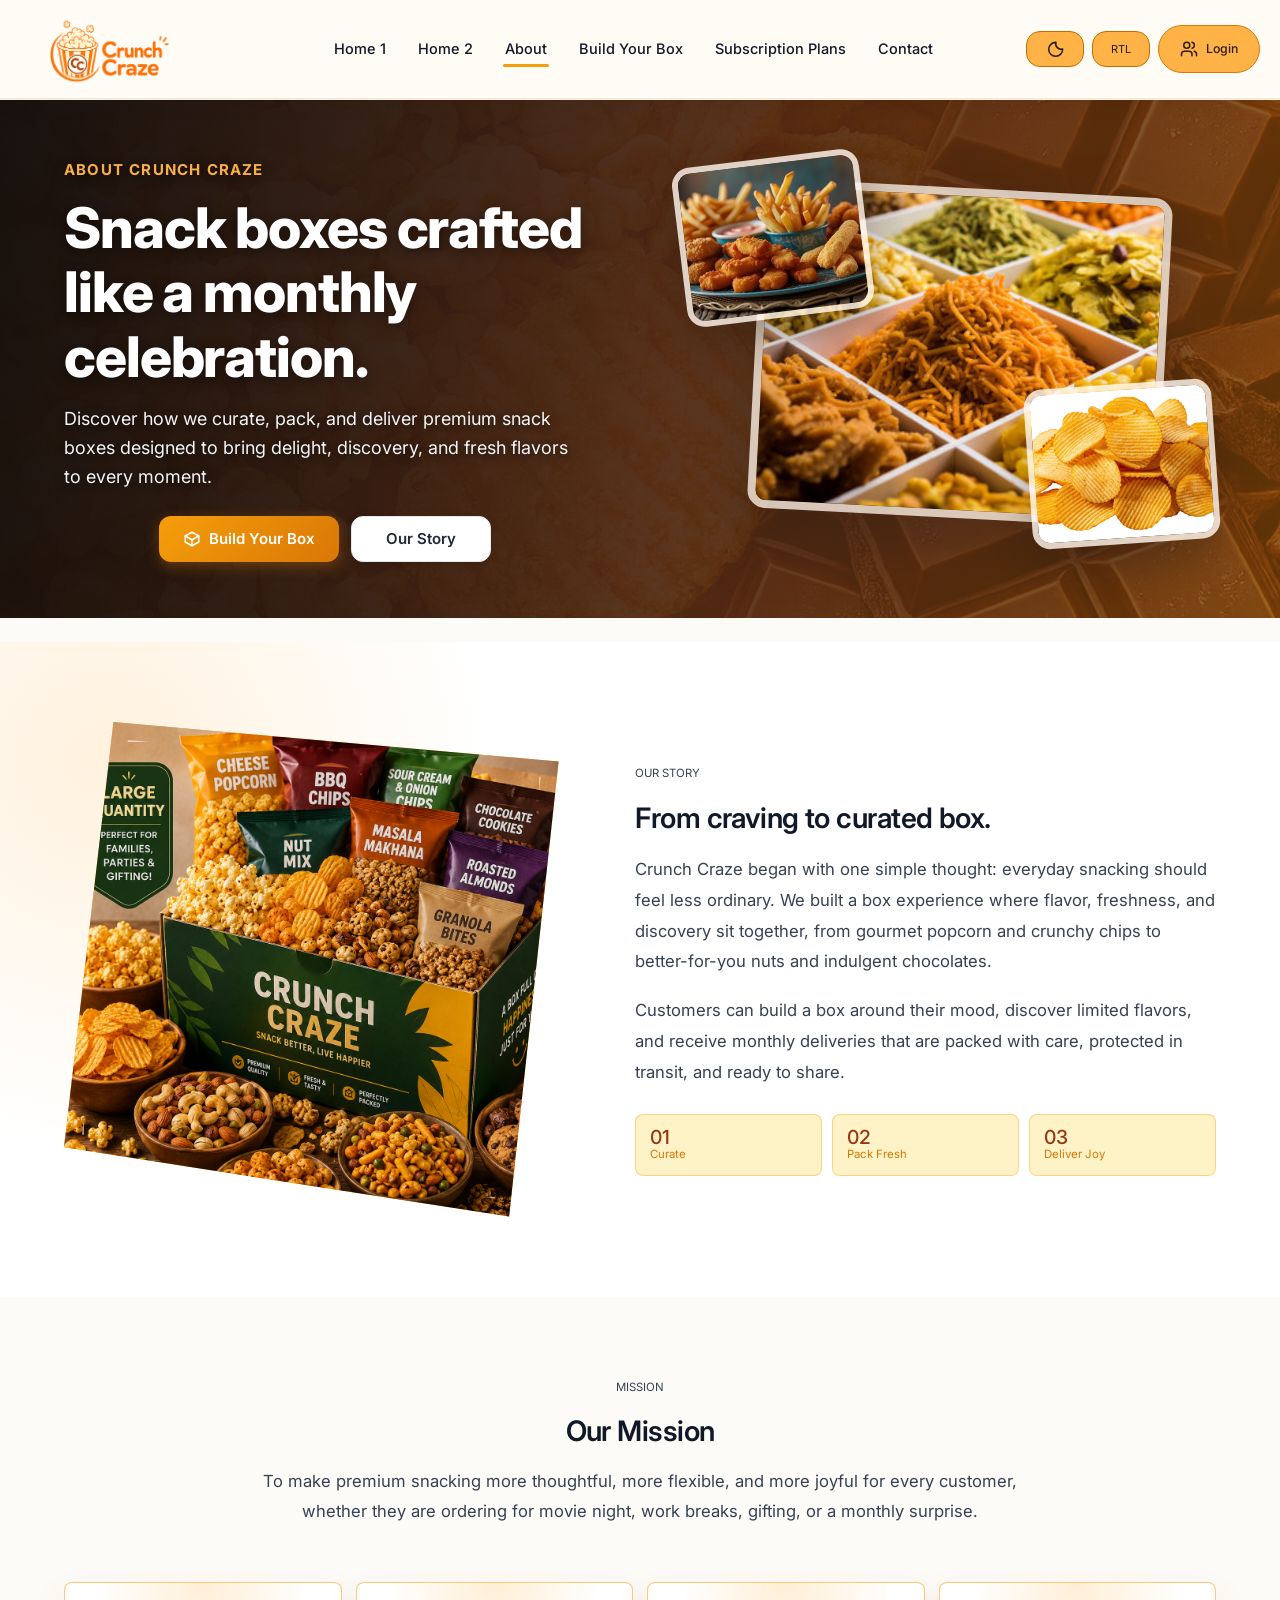
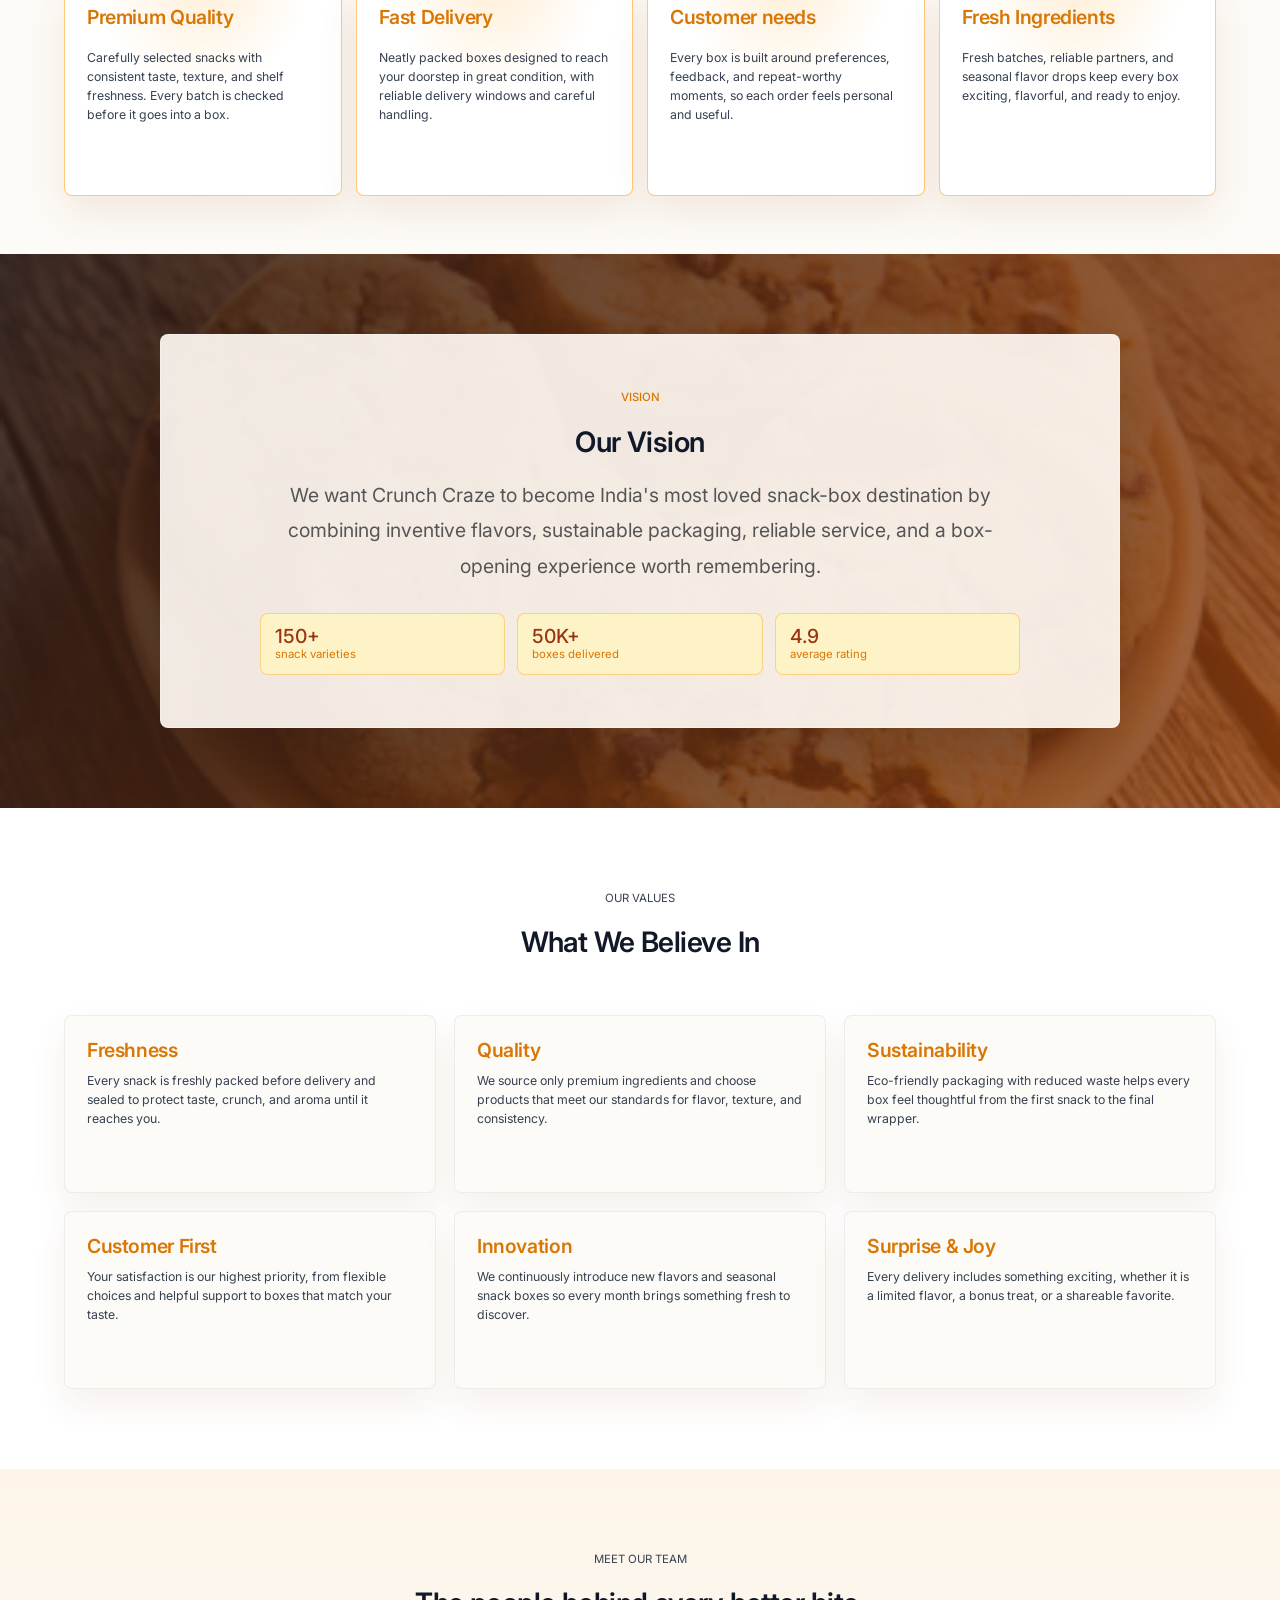
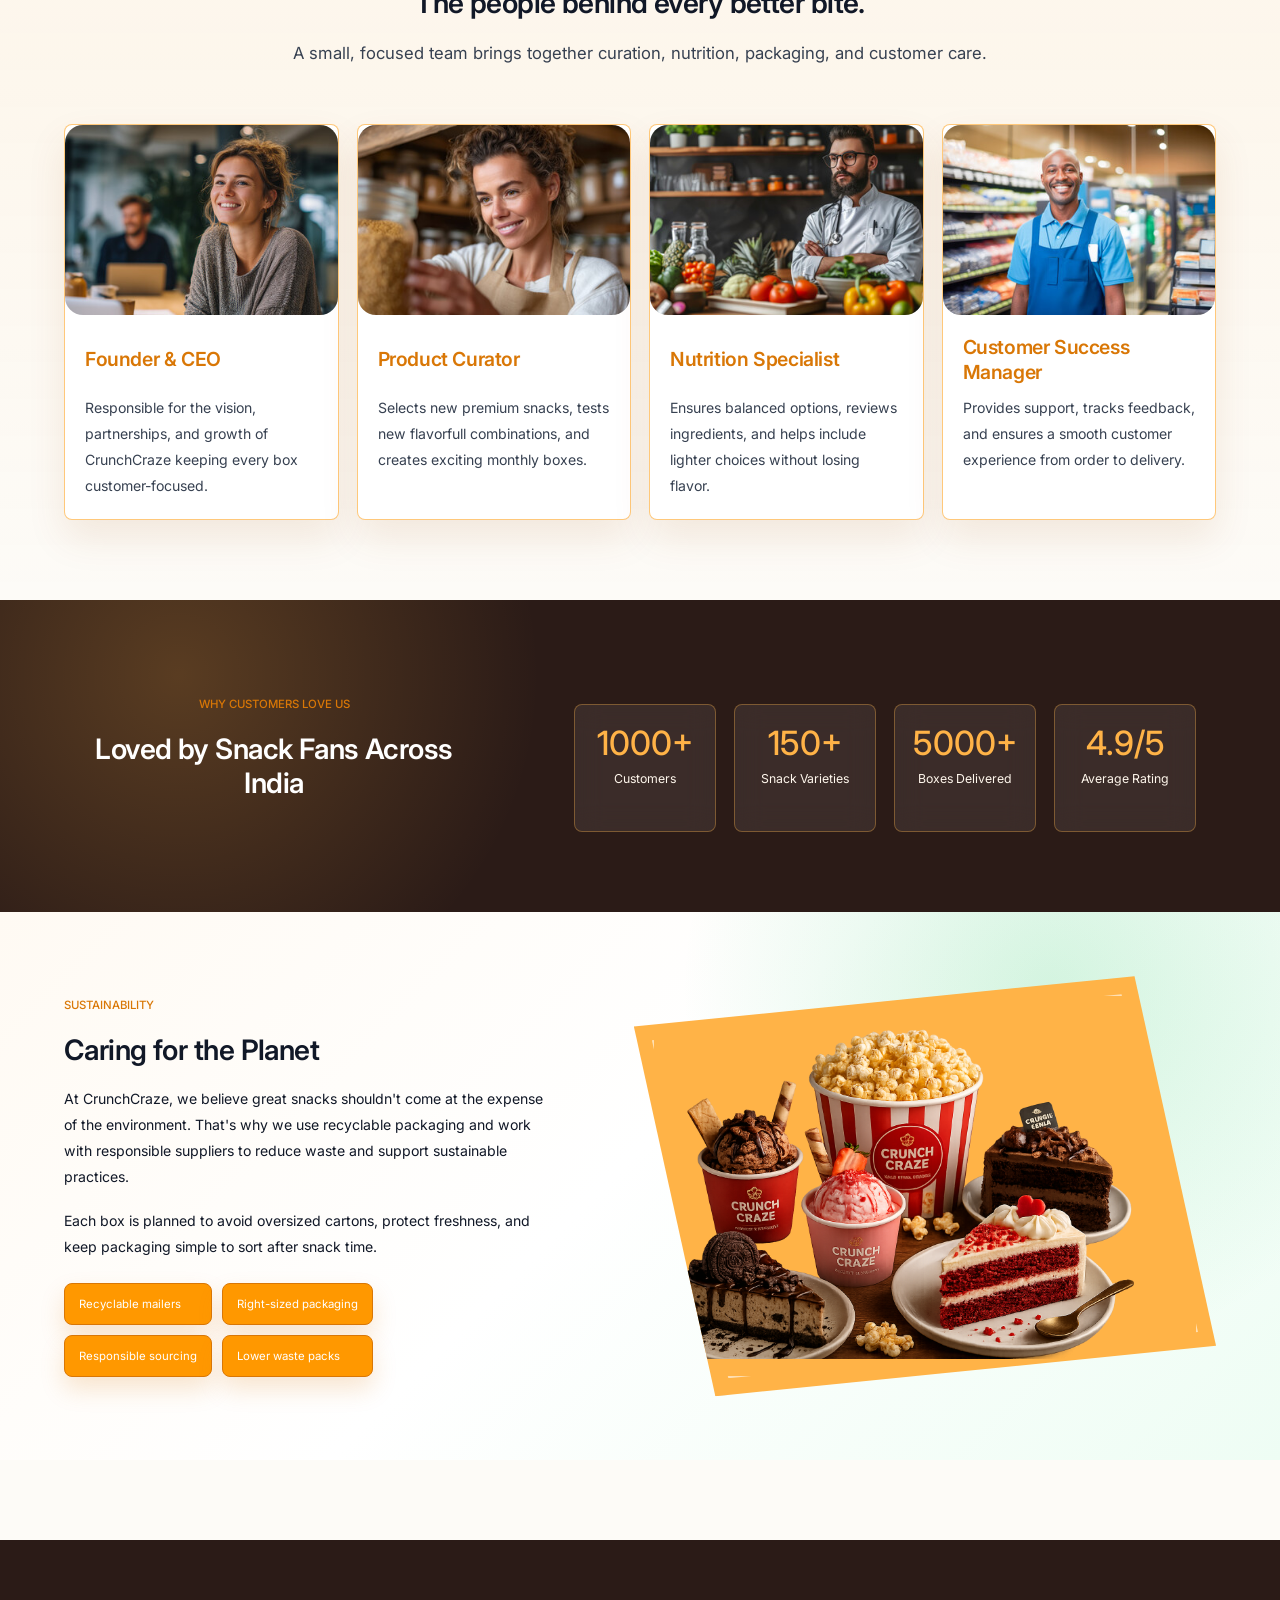
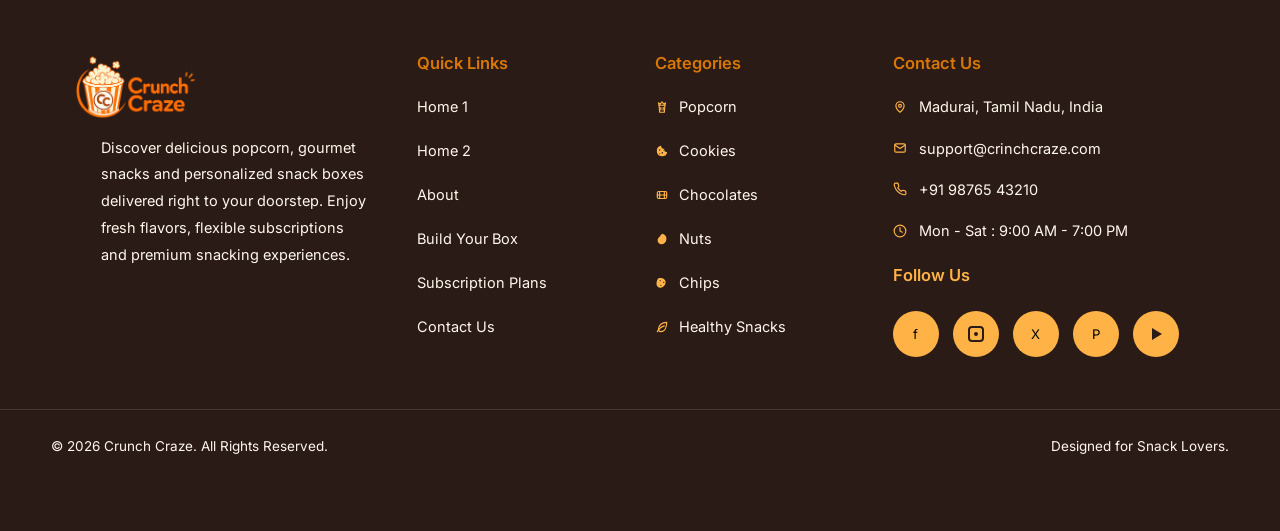
==== commit 63e92671: "fix" ====
--- a/about.html
+++ b/about.html
@@ -38,7 +38,6 @@
         <a href="build-your-box.html">Build Your Box</a>
         <a href="subscription-plans.html">Subscription Plans</a>
         <a href="contact.html">Contact</a>
-        <a href="dashboard.html">Dashboard</a>
         <div class="nav-actions" aria-label="Quick controls">
           <button class="dark-toggle" type="button" aria-label="Switch to dark mode"><i class="cc-icon cc-icon-moon"
               aria-hidden="true"></i></button>
@@ -331,8 +330,6 @@
 
           <li><a href="subscription-plans.html">Subscription Plans</a></li>
 
-          <li><a href="dashboard.html">Dashboard</a></li>
-
           <li><a href="contact.html">Contact Us</a></li>
 
         </ul>
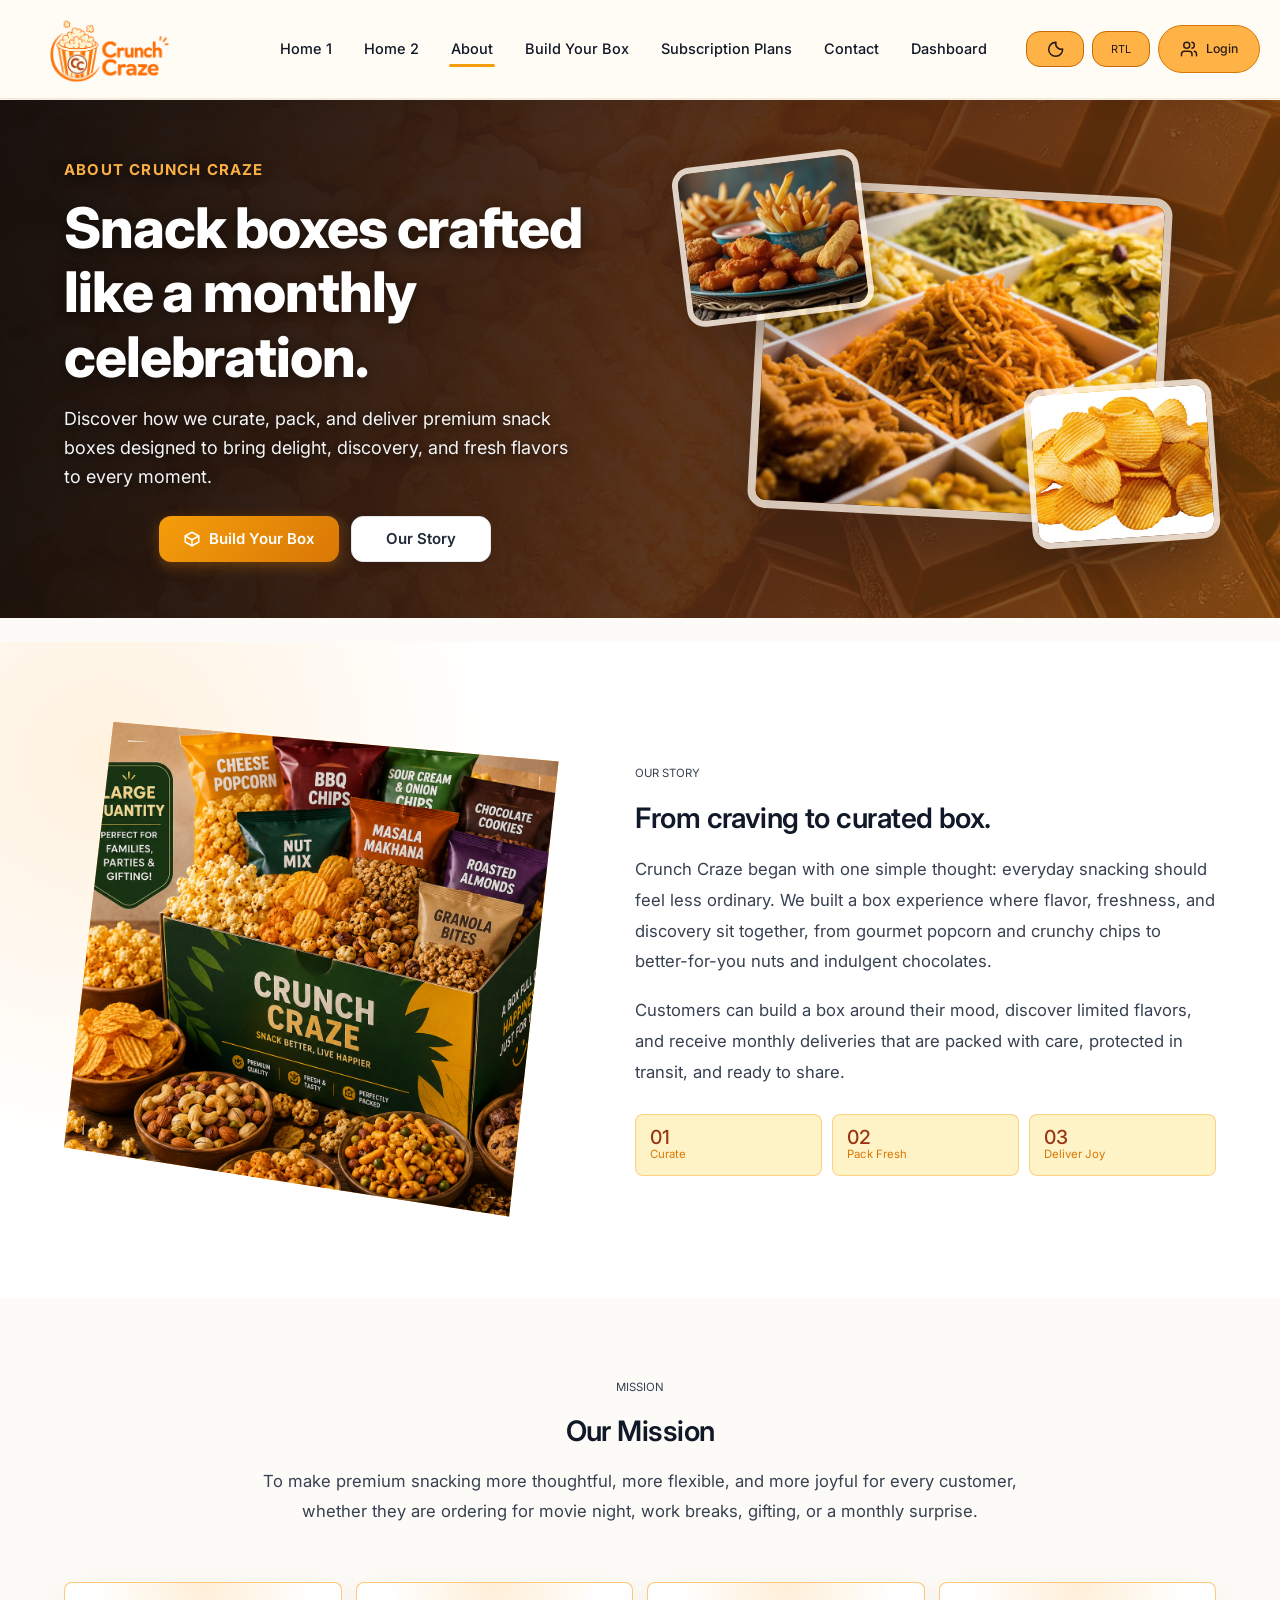
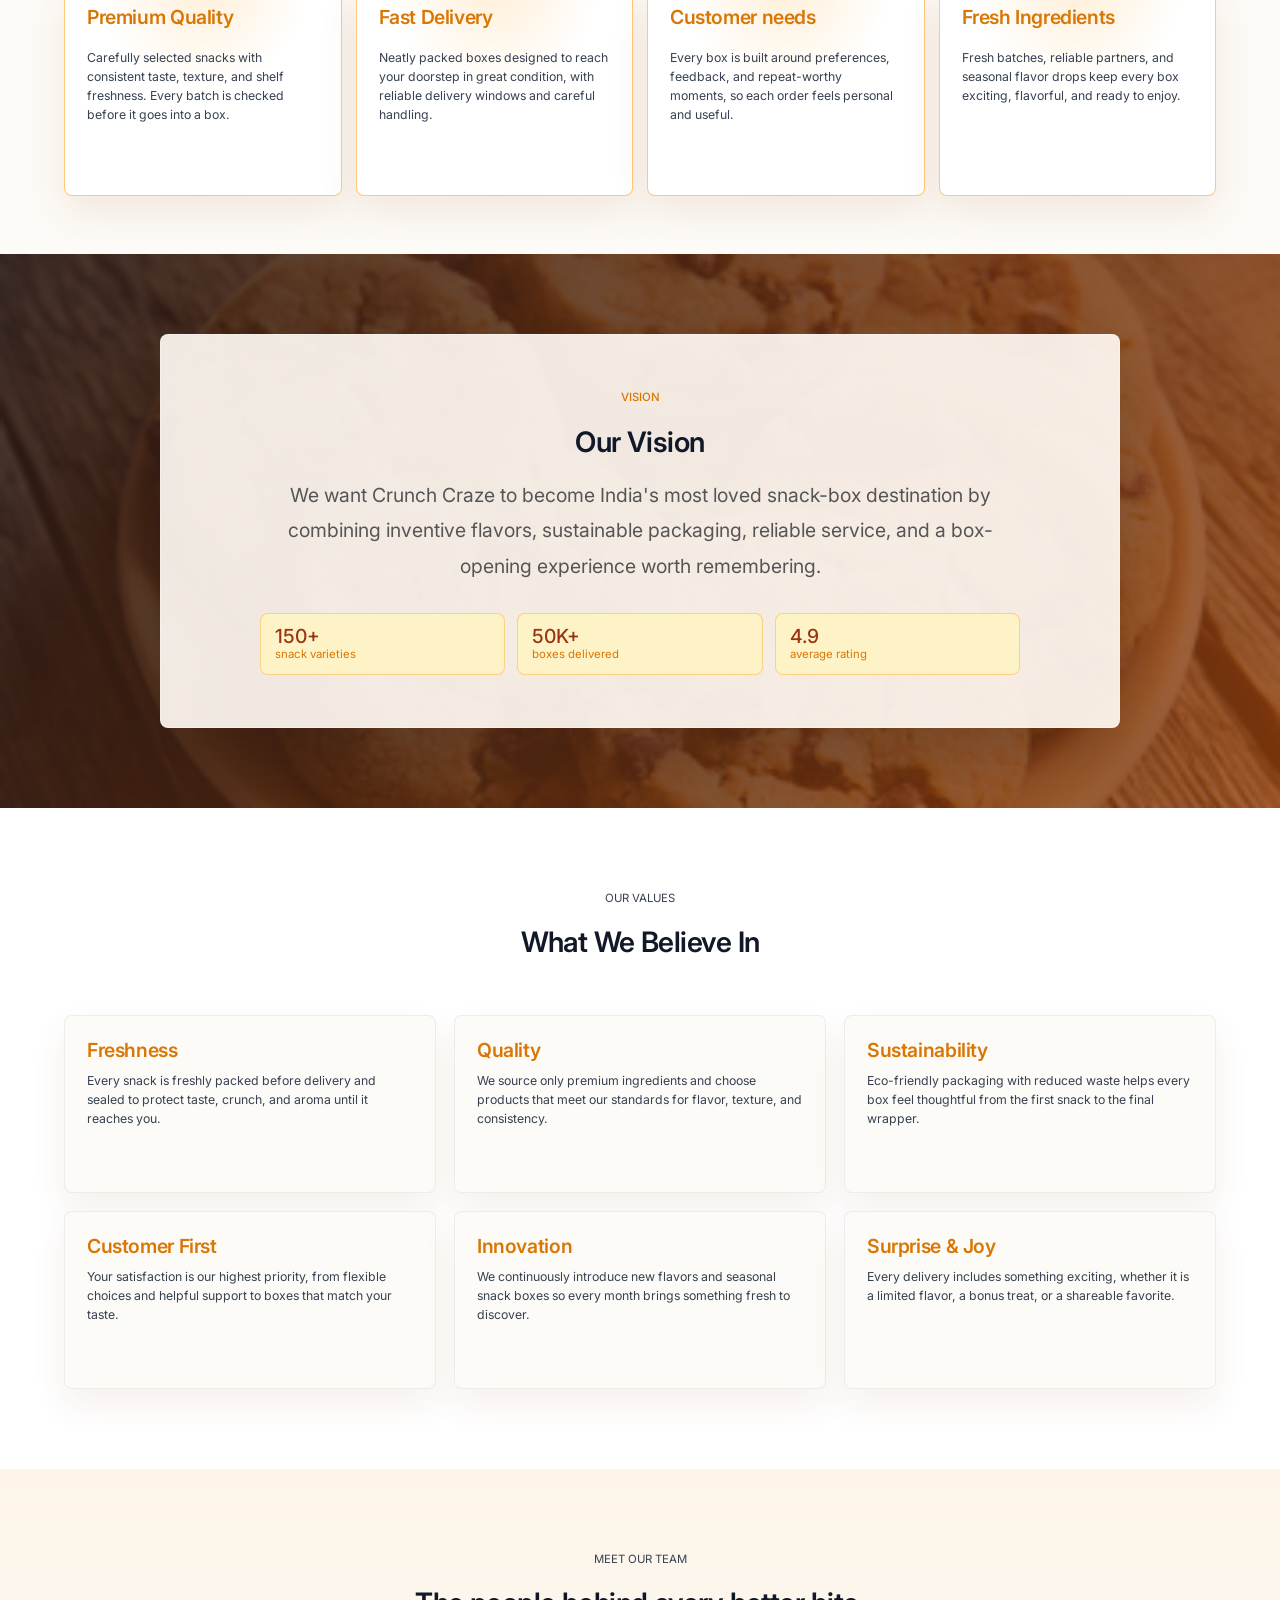
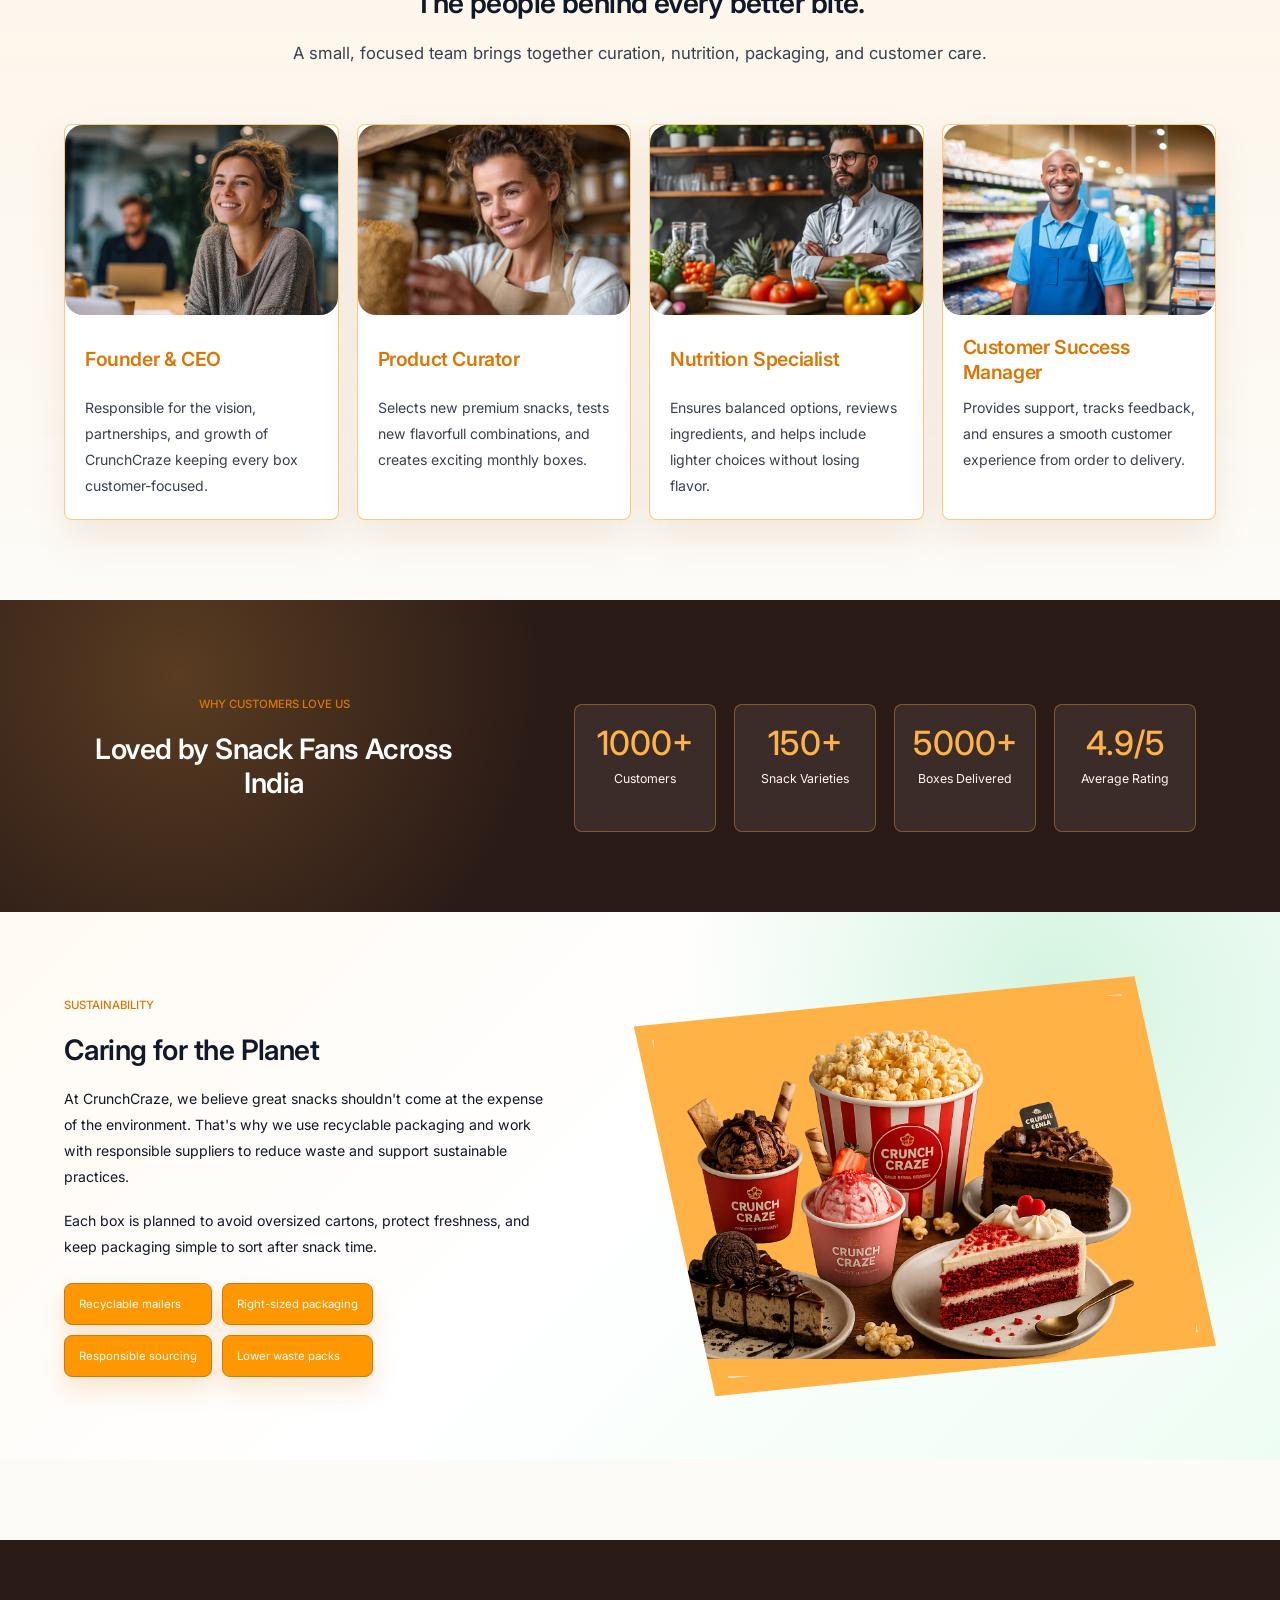
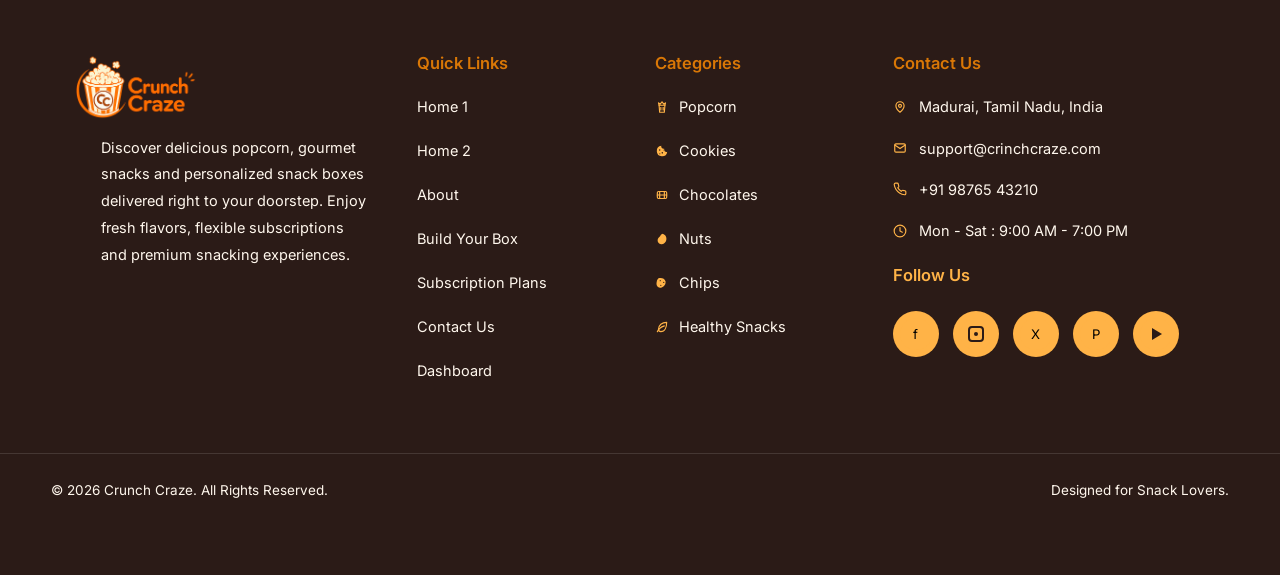
==== commit dcd69c26: "fix" ====
--- a/about.html
+++ b/about.html
@@ -38,6 +38,7 @@
         <a href="build-your-box.html">Build Your Box</a>
         <a href="subscription-plans.html">Subscription Plans</a>
         <a href="contact.html">Contact</a>
+        <a href="dashboard.html">Dashboard</a>
         <div class="nav-actions" aria-label="Quick controls">
           <button class="dark-toggle" type="button" aria-label="Switch to dark mode"><i class="cc-icon cc-icon-moon"
               aria-hidden="true"></i></button>
@@ -332,6 +333,8 @@
 
           <li><a href="contact.html">Contact Us</a></li>
 
+          <li><a href="dashboard.html">Dashboard</a></li>
+
         </ul>
 
       </div>
--- a/css/style.css
+++ b/css/style.css
@@ -17953,53 +17953,56 @@
   color: #111827 !important;
 }
 
-.login-only-page .login-card h1,
+/* Login and Auth Card typography & colors */
 body:not(.dark-mode).login-only-page .login-card h1,
-body.dark-mode.login-only-page .login-card h1 {
-  color: #ffffff !important;
-}
-
-.login-only-page .login-options,
-.login-only-page .remember-option span,
-.login-only-page .auth-divider,
-.login-only-page .signup-note,
-body.dark-mode.login-only-page .login-options,
-body.dark-mode.login-only-page .remember-option span,
-body.dark-mode.login-only-page .auth-divider,
-body.dark-mode.login-only-page .signup-note {
-  color: #f8fafc !important;
-}
-
-.login-only-page .login-brand .brand-name,
-body.dark-mode.login-only-page .login-brand .brand-name {
-  color: #ffffff !important;
-}
-
-.login-only-page .login-brand .brand-tag,
-body.dark-mode.login-only-page .login-brand .brand-tag {
-  color: #fed7aa !important;
+body:not(.dark-mode) .auth-card h1,
+.login-only-page:not(.dark-mode) .login-card h1 {
+  color: #2B1B17 !important;
+}
+
+body.dark-mode.login-only-page .login-card h1,
+body.dark-mode .auth-card h1 {
+  color: #fff7ed !important;
+}
+
+body:not(.dark-mode).login-only-page :is(.auth-subtitle, .remember-option span, .auth-divider, .signup-note) {
+  color: #4b5563 !important;
+}
+
+body.dark-mode.login-only-page :is(.auth-subtitle, .remember-option span, .auth-divider, .signup-note) {
+  color: #f3f4f6 !important;
+}
+
+body:not(.dark-mode).login-only-page :is(.login-options a, .signup-note a) {
+  color: #d97706 !important;
+}
+
+body.dark-mode.login-only-page :is(.login-options a, .signup-note a) {
+  color: #fbbf24 !important;
 }
 
 .login-only-page .signin-form input[type="text"],
 .login-only-page .signin-form input[type="email"],
-.login-only-page .signin-form input[type="password"],
+.login-only-page .signin-form input[type="password"] {
+  color: #111827 !important;
+  background: #ffffff !important;
+}
+
 body.dark-mode.login-only-page .signin-form input[type="text"],
 body.dark-mode.login-only-page .signin-form input[type="email"],
 body.dark-mode.login-only-page .signin-form input[type="password"] {
-  color: #111827 !important;
-  background: #ffffff !important;
-}
-
-.login-only-page .signin-form input::placeholder,
-body.dark-mode.login-only-page .signin-form input::placeholder {
-  color: #6b7280 !important;
-}
-
-.login-only-page .signin-form .button,
-.login-only-page .signin-form .button *,
-body.dark-mode.login-only-page .signin-form .button,
-body.dark-mode.login-only-page .signin-form .button * {
-  color: #111827 !important;
+  color: #ffffff !important;
+  background: #1f2937 !important;
+  border-color: #374151 !important;
+}
+
+.login-only-page .signin-form input::placeholder {
+  color: #9ca3af !important;
+}
+
+.login-only-page .signin-form .button.primary,
+.login-only-page .signin-form .button.primary * {
+  color: #ffffff !important;
 }
 
 /* Dark mode: make every main reading surface high-contrast. */
@@ -22264,11 +22267,26 @@
   text-wrap: balance;
 }
 
-.hero .hero-content p:not(.hero-kicker) {
-  font-size: 1.08rem !important;
+.hero .hero-content p:not(.hero-kicker),
+.hero-content p:not(.hero-kicker),
+.builder-hero-copy p:not(.section-kicker),
+.subscription-hero-copy p:not(.section-kicker),
+.about-hero-content p:not(.section-kicker),
+.contact-hero-content p:not(.section-kicker) {
+  font-size: clamp(1.1rem, 1.8vw, 1.2rem) !important;
   font-weight: 400 !important;
-  line-height: 1.8 !important;
-  max-width: 560px !important;
+  line-height: 1.6 !important;
+  max-width: 640px !important;
+  color: #3b2316 !important;
+}
+
+body.dark-mode .hero .hero-content p:not(.hero-kicker),
+body.dark-mode .hero-content p:not(.hero-kicker),
+body.dark-mode .builder-hero-copy p:not(.section-kicker),
+body.dark-mode .subscription-hero-copy p:not(.section-kicker),
+body.dark-mode .about-hero-content p:not(.section-kicker),
+body.dark-mode .contact-hero-content p:not(.section-kicker) {
+  color: #fff7ed !important;
 }
 
 /*=========================================================
@@ -26008,4 +26026,104 @@
   }
 }
 
-
+/* ==================================================
+   ICON COLOR AND DISPLAY FIXES FOR BUTTONS & LINKS
+================================================== */
+
+.button,
+.luxury-btn,
+.view-items-btn,
+.quiz-option,
+.auth-link {
+  display: inline-flex !important;
+  align-items: center !important;
+  justify-content: center !important;
+  gap: 8px !important;
+}
+
+/* Ensure button icons inherit exact button text color without background shapes */
+.button .cc-icon,
+.luxury-btn .cc-icon,
+.view-items-btn .cc-icon,
+.quiz-option .cc-icon,
+.auth-link .cc-icon,
+.button i,
+.luxury-btn i {
+  color: inherit !important;
+  background: transparent !important;
+  border-radius: 0 !important;
+  box-shadow: none !important;
+  flex-shrink: 0 !important;
+  display: inline-flex !important;
+  align-items: center !important;
+  justify-content: center !important;
+  vertical-align: middle !important;
+}
+
+.button .cc-icon::before,
+.luxury-btn .cc-icon::before,
+.view-items-btn .cc-icon::before,
+.quiz-option .cc-icon::before,
+.auth-link .cc-icon::before,
+.button i::before,
+.luxury-btn i::before {
+  background: currentColor !important;
+  -webkit-mask: var(--cc-icon) center / contain no-repeat !important;
+  mask: var(--cc-icon) center / contain no-repeat !important;
+}
+
+/* Ensure secondary buttons (light background) show dark icons */
+.button:not(.primary) .cc-icon,
+.luxury-btn-secondary .cc-icon,
+.button:not(.primary) i,
+.luxury-btn-secondary i {
+  color: var(--ink) !important;
+}
+
+/* On hover of secondary buttons, icon matches hover text color */
+.button:not(.primary):hover .cc-icon,
+.luxury-btn-secondary:hover .cc-icon,
+.button:not(.primary):hover i,
+.luxury-btn-secondary:hover i {
+  color: var(--brand-dark) !important;
+}
+
+/* Primary buttons (dark/orange background) show crisp white icons */
+.button.primary .cc-icon,
+.luxury-btn-primary .cc-icon,
+.button.primary i,
+.luxury-btn-primary i {
+  color: #FFFFFF !important;
+  background: transparent !important;
+  background-image: none !important;
+  border: none !important;
+  border-radius: 0 !important;
+  box-shadow: none !important;
+  padding: 0 !important;
+  margin: 0 !important;
+}
+
+.button.primary .cc-icon::before,
+.luxury-btn-primary .cc-icon::before,
+.button.primary i::before,
+.luxury-btn-primary i::before {
+  background: #FFFFFF !important;
+  background-image: none !important;
+  border: none !important;
+  box-shadow: none !important;
+  -webkit-mask: var(--cc-icon) center / contain no-repeat !important;
+  mask: var(--cc-icon) center / contain no-repeat !important;
+}
+
+/* Additional Icon Class Aliases & Fallbacks */
+.cc-icon-box {
+  --cc-icon: url("data:image/svg+xml,%3Csvg xmlns='http://www.w3.org/2000/svg' viewBox='0 0 24 24' fill='none' stroke='black' stroke-width='2' stroke-linecap='round' stroke-linejoin='round'%3E%3Cpath d='m21 8-9-5-9 5 9 5 9-5Z'/%3E%3Cpath d='M3 8v8l9 5 9-5V8'/%3E%3Cpath d='M12 13v8'/%3E%3C/svg%3E");
+}
+
+.cc-icon-add,
+.cc-icon-plus {
+  --cc-icon: url("data:image/svg+xml,%3Csvg xmlns='http://www.w3.org/2000/svg' viewBox='0 0 24 24' fill='none' stroke='black' stroke-width='2.2' stroke-linecap='round' stroke-linejoin='round'%3E%3Cpath d='M12 5v14'/%3E%3Cpath d='M5 12h14'/%3E%3C/svg%3E");
+}
+
+
+
